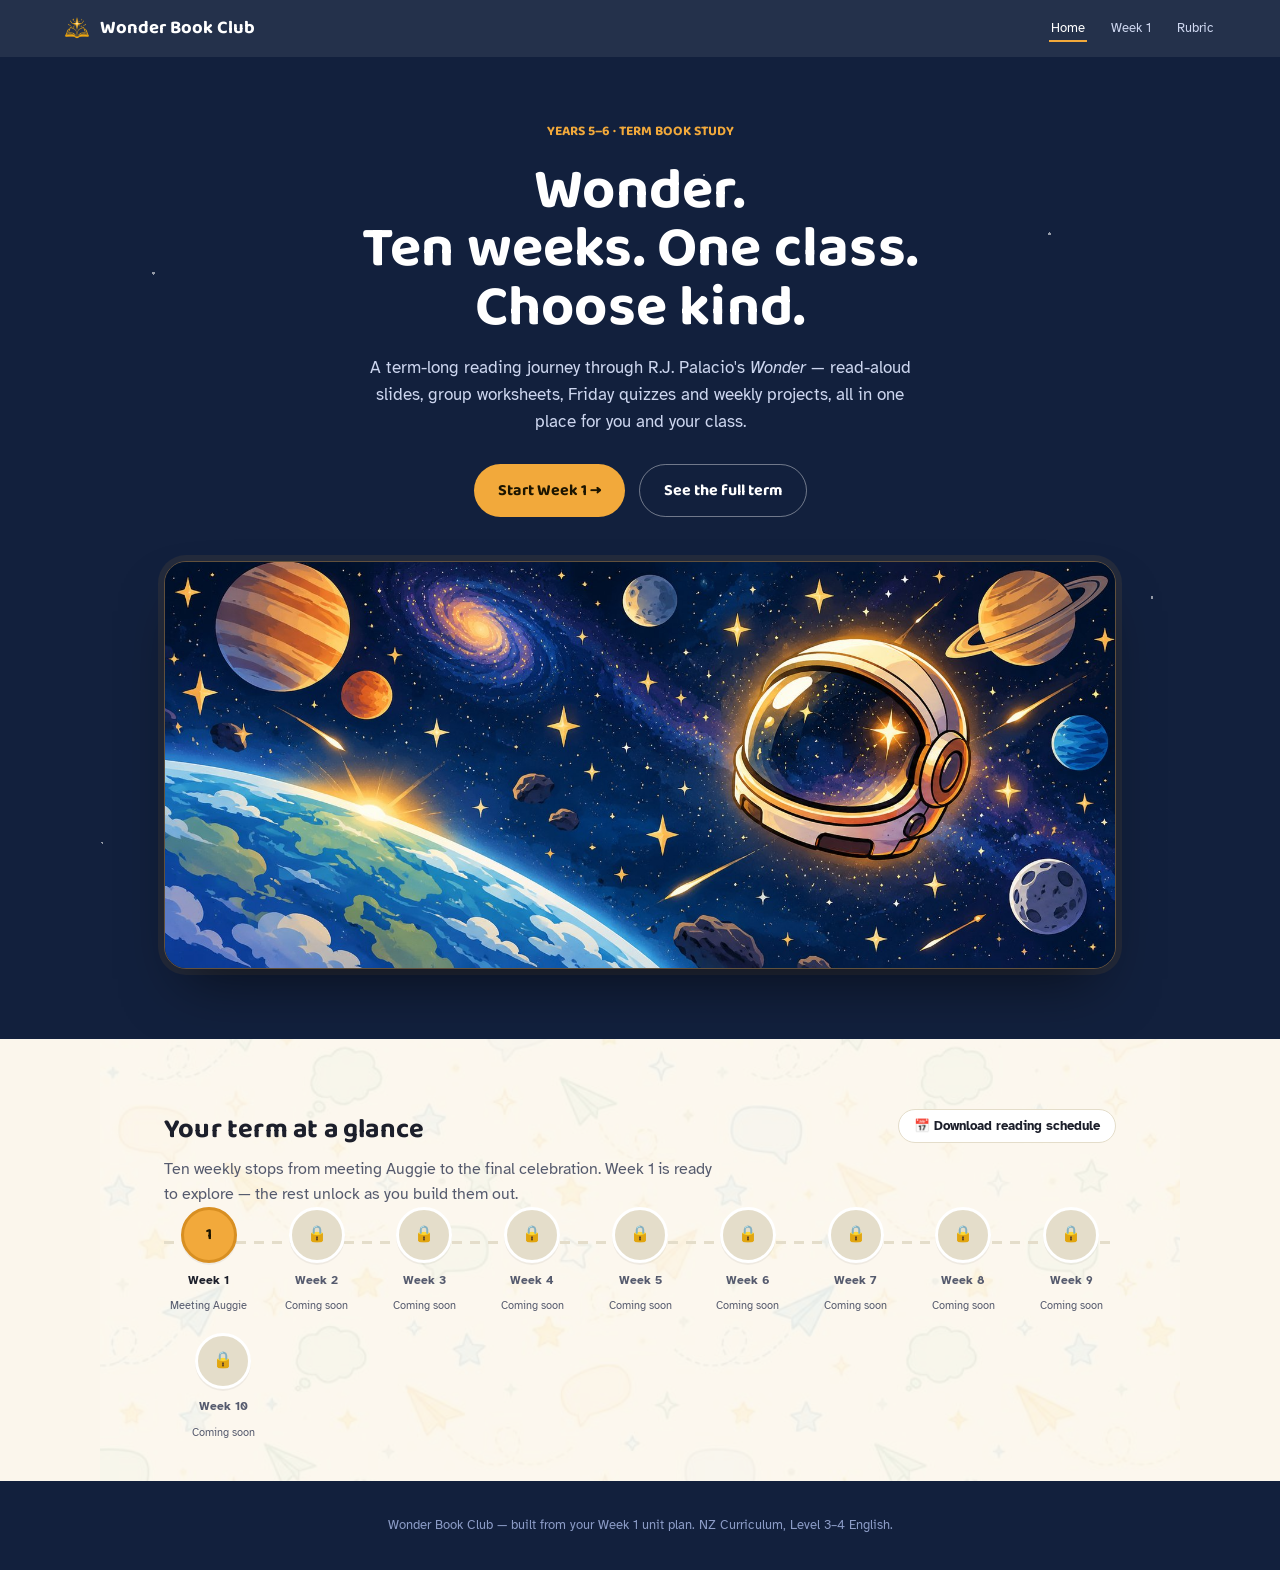
==== index.html @ ee75f10d "Rename wonder-book-club (2).html to index.html" ====
<!DOCTYPE html>
<html lang="en">
<head>
<meta charset="UTF-8">
<meta name="viewport" content="width=device-width, initial-scale=1, viewport-fit=cover">
<title>Wonder Book Club — Week 1</title>
<link rel="preconnect" href="https://fonts.googleapis.com">
<link rel="preconnect" href="https://fonts.gstatic.com" crossorigin>
<link href="https://fonts.googleapis.com/css2?family=Baloo+2:wght@500;600;700;800&family=Atkinson+Hyperlegible:ital,wght@0,400;0,700;1,400&display=swap" rel="stylesheet">
<style>
  :root{
    --navy-deep:#12203d;
    --navy-mid:#1c2f57;
    --gold:#f2a93b;
    --gold-dark:#d88f22;
    --coral:#e8604c;
    --teal:#2e9ca6;
    --cream:#fbf6ec;
    --paper:#ffffff;
    --ink:#1c1f2b;
    --ink-soft:#565b6e;
    --line:#e4ddca;
    --radius-lg:22px;
    --radius-sm:10px;
    box-sizing:border-box;
    padding-top:env(safe-area-inset-top,0px);
    padding-bottom:env(safe-area-inset-bottom,0px);
  }
  *,*:before,*:after{box-sizing:inherit;}
  html{scroll-behavior:smooth;scroll-padding-top:env(safe-area-inset-top,0px);}
  body{
    margin:0;
    background:var(--cream);
    color:var(--ink);
    font-family:'Atkinson Hyperlegible',system-ui,sans-serif;
    line-height:1.55;
  }
  h1,h2,h3,h4,.display{font-family:'Baloo 2',system-ui,sans-serif;font-weight:700;letter-spacing:.2px;}
  img{max-width:100%;display:block;}
  button{font-family:inherit;cursor:pointer;}
  a{color:inherit;}

  /* ---------- Top Nav ---------- */
  #topnav{
    position:sticky;top:env(safe-area-inset-top,0px);z-index:50;
    display:flex;align-items:center;justify-content:space-between;
    padding:14px 5vw;background:rgba(18,32,61,.92);backdrop-filter:blur(6px);
    color:#fff;
  }
  .brand{display:flex;align-items:center;gap:10px;font-family:'Baloo 2';font-weight:700;font-size:1.15rem;}
  .brand .dot{width:10px;height:10px;border-radius:50%;background:var(--gold);box-shadow:0 0 0 4px rgba(242,169,59,.25);}
  #topnav nav{display:flex;gap:22px;font-size:.92rem;}
  #topnav nav button{background:none;border:none;color:#cdd6ef;padding:4px 2px;border-bottom:2px solid transparent;}
  #topnav nav button.active{color:#fff;border-color:var(--gold);}
  #topnav nav button:hover{color:#fff;}

  /* ---------- Hero ---------- */
  #landing{background:var(--navy-deep);color:#fff;position:relative;overflow:hidden;}
  .stars{position:absolute;inset:0;background-image:
      radial-gradient(1.5px 1.5px at 12% 22%, #fff 100%, transparent 60%),
      radial-gradient(1.5px 1.5px at 82% 18%, #fff 100%, transparent 60%),
      radial-gradient(1px 1px at 34% 62%, #fff 100%, transparent 60%),
      radial-gradient(1px 1px at 66% 78%, #fff 100%, transparent 60%),
      radial-gradient(1.5px 1.5px at 90% 55%, #fff 100%, transparent 60%),
      radial-gradient(1px 1px at 8% 80%, #fff 100%, transparent 60%),
      radial-gradient(1px 1px at 55% 12%, #fff 100%, transparent 60%),
      radial-gradient(1.5px 1.5px at 25% 90%, #fff 100%, transparent 60%);
    opacity:.55;
  }
  .hero-wrap{
    position:relative;max-width:1080px;margin:0 auto;padding:64px 5vw 0;
    text-align:center;
  }
  .eyebrow{color:var(--gold);font-size:.85rem;font-weight:700;font-family:'Baloo 2';}
  .hero-wrap h1{font-size:clamp(2.4rem,5.4vw,3.6rem);margin:.35em auto .3em;line-height:1.02;max-width:16ch;}
  .hero-wrap p.lede{color:#cdd6ef;font-size:1.08rem;max-width:52ch;margin:0 auto;}
  .hero-cta{margin-top:28px;display:flex;gap:14px;flex-wrap:wrap;justify-content:center;}
  .btn{
    display:inline-flex;align-items:center;gap:8px;padding:13px 24px;border-radius:100px;
    font-weight:700;font-family:'Baloo 2';font-size:1rem;border:none;transition:transform .15s ease;
  }
  .btn:hover{transform:translateY(-2px);}
  .btn-gold{background:var(--gold);color:#1c1500;}
  .btn-ghost{background:transparent;color:#fff;border:1.5px solid rgba(255,255,255,.4);}

  .hero-banner{
    position:relative;max-width:1080px;margin:44px auto 0;padding:0 5vw 70px;
  }
  .hero-banner img{
    width:100%;height:auto;display:block;border-radius:var(--radius-lg);
    border:1px solid rgba(242,169,59,.35);
    box-shadow:0 30px 60px -20px rgba(0,0,0,.55), 0 0 0 6px rgba(242,169,59,.08);
  }

  /* ---------- Roadmap ---------- */
  #roadmap{max-width:1080px;margin:0 auto;padding:70px 5vw 40px;}
  #roadmap h2{font-size:1.7rem;margin:0 0 6px;}
  #roadmap .sub{color:var(--ink-soft);margin:0 0 34px;max-width:56ch;}
  .trail{position:relative;display:flex;flex-wrap:wrap;gap:18px;}
  .trail:before{
    content:"";position:absolute;left:0;right:0;top:34px;height:3px;
    background:repeating-linear-gradient(90deg,var(--line) 0 10px, transparent 10px 18px);
    z-index:0;
  }
  .stop{
    position:relative;z-index:1;flex:1 1 88px;min-width:88px;max-width:118px;
    display:flex;flex-direction:column;align-items:center;gap:8px;text-align:center;
  }
  .stop .node{
    width:56px;height:56px;border-radius:50%;display:flex;align-items:center;justify-content:center;
    font-family:'Baloo 2';font-weight:700;font-size:1rem;border:3px solid var(--paper);
    background:var(--line);color:#8a8468;box-shadow:0 2px 0 rgba(0,0,0,.05);
  }
  .stop.unlocked .node{background:var(--gold);color:#1c1500;border-color:var(--gold-dark);cursor:pointer;}
  .stop.unlocked .node:hover{transform:scale(1.06);}
  .stop .label{font-size:.78rem;color:var(--ink-soft);font-weight:700;}
  .stop.unlocked .label{color:var(--ink);}
  .stop .theme{font-size:.68rem;color:var(--ink-soft);max-width:14ch;}

  /* ---------- Week Section ---------- */
  #week1{display:none;background:var(--cream);}
  #week1.show{display:block;}
  .week-head{background:var(--navy-mid);color:#fff;padding:44px 5vw 30px;}
  .week-head .inner{max-width:980px;margin:0 auto;}
  .week-head .eyebrow{color:var(--gold);}
  .week-head h2{font-size:2.1rem;margin:.2em 0 .5em;}
  .li-box{
    display:grid;grid-template-columns:1fr 1fr;gap:16px;background:rgba(255,255,255,.06);
    border:1px solid rgba(255,255,255,.14);border-radius:var(--radius-sm);padding:16px 18px;font-size:.92rem;color:#dbe2f5;
  }
  @media (max-width:700px){.li-box{grid-template-columns:1fr;}}
  .li-box b{color:#fff;font-family:'Baloo 2';display:block;margin-bottom:4px;font-size:.82rem;letter-spacing:.3px;}

  .day-tabs{
    max-width:980px;margin:0 auto;display:flex;gap:10px;padding:22px 5vw 0;flex-wrap:wrap;
  }
  .day-tab{
    flex:1 1 140px;background:var(--paper);border:2px solid var(--line);border-radius:var(--radius-sm);
    padding:12px 14px;text-align:left;display:flex;align-items:center;gap:10px;
  }
  .day-tab .ic{font-size:1.3rem;}
  .day-tab .t{font-family:'Baloo 2';font-weight:700;font-size:.95rem;}
  .day-tab .m{font-size:.72rem;color:var(--ink-soft);}
  .day-tab.active{border-color:var(--gold-dark);background:#fffaf0;}
  .day-tab[data-mode="teach"].active{border-color:var(--gold-dark);}
  .day-tab[data-mode="group"].active{border-color:var(--teal);}
  .day-tab[data-mode="quiz"].active{border-color:var(--coral);}

  .day-panel{max-width:980px;margin:0 auto;padding:28px 5vw 90px;}

  /* Slideshow (Mon/Wed) */
  .slideshow{
    background:var(--navy-deep);color:#fff;border-radius:var(--radius-lg);
    min-height:420px;display:flex;flex-direction:column;justify-content:space-between;overflow:hidden;
    position:relative;
  }
  .slide{padding:46px 6vw;display:none;flex-direction:column;gap:16px;justify-content:center;min-height:340px;}
  .slide.active{display:flex;}
  .slide .kicker{color:var(--gold);font-family:'Baloo 2';font-size:.85rem;font-weight:700;}
  .slide h3{font-size:clamp(1.3rem,3vw,1.9rem);margin:0;line-height:1.25;}
  .slide p{color:#dbe2f5;font-size:1.02rem;max-width:64ch;}
  .slide ul{color:#dbe2f5;padding-left:22px;}
  .slide ul li{margin-bottom:10px;}
  .page-range{display:inline-block;background:rgba(242,169,59,.16);color:var(--gold);border:1px solid rgba(242,169,59,.4);
    padding:5px 12px;border-radius:100px;font-size:.8rem;font-weight:700;width:fit-content;}
  .slide-nav{display:flex;align-items:center;justify-content:space-between;padding:14px 5vw;background:rgba(0,0,0,.2);}
  .slide-nav button{background:rgba(255,255,255,.1);border:1px solid rgba(255,255,255,.2);color:#fff;padding:9px 18px;border-radius:100px;font-weight:700;font-family:'Baloo 2';}
  .slide-nav button:disabled{opacity:.3;cursor:default;}
  .dots{display:flex;gap:7px;}
  .dots span{width:7px;height:7px;border-radius:50%;background:rgba(255,255,255,.25);}
  .dots span.on{background:var(--gold);}

  /* Worksheet (Tue/Thu) */
  .worksheet-toggle{display:flex;gap:8px;margin-bottom:18px;}
  .worksheet-toggle button{
    padding:8px 16px;border-radius:100px;border:2px solid var(--line);background:var(--paper);font-weight:700;font-size:.85rem;
  }
  .worksheet-toggle button.active{background:var(--teal);border-color:var(--teal);color:#fff;}
  .card{background:var(--paper);border:1px solid var(--line);border-radius:var(--radius-lg);padding:28px 6vw 32px;}
  .card h4{font-family:'Baloo 2';font-size:.82rem;letter-spacing:.3px;color:var(--teal);margin:0 0 10px;}
  .card h4.gold{color:var(--gold-dark);}
  .card h4.coral{color:var(--coral);}
  .q-block{margin-bottom:22px;}
  .q-block p.q{font-weight:700;margin:0 0 8px;}
  .q-block textarea{
    width:100%;min-height:70px;border:1.5px solid var(--line);border-radius:var(--radius-sm);padding:10px 12px;
    font-family:inherit;font-size:.95rem;resize:vertical;background:#fffdf8;
  }
  .q-block textarea:focus{outline:2px solid var(--teal);outline-offset:1px;}
  .save-note{font-size:.78rem;color:var(--ink-soft);margin-top:6px;}
  .turn-tracker{display:flex;gap:8px;align-items:center;margin:18px 0 26px;flex-wrap:wrap;}
  .turn-tracker .name{padding:7px 13px;border-radius:100px;background:#f1ece0;font-size:.82rem;font-weight:700;}
  .turn-tracker .name.on{background:var(--teal);color:#fff;}

  .printable{display:none;}
  .printable.active{display:block;}
  .printable .sheet{background:#fff;border:1px solid #ccc;padding:24px 26px;font-size:.86rem;page-break-inside:avoid;break-inside:avoid;}
  .printable .sheet h3{margin-top:0;}
  .printable .sheet .line{border-bottom:1px solid #999;height:18px;margin:4px 0 9px;}
  .page-break{page-break-before:always;break-before:page;display:block;}
  .qprint{page-break-inside:avoid;break-inside:avoid;margin-bottom:8px;}
  @page{margin:14mm;}

  /* Quiz (Fri) */
  .quiz-topbar{display:flex;justify-content:space-between;align-items:center;flex-wrap:wrap;gap:12px;margin-bottom:20px;}
  .toggle-pill{display:inline-flex;align-items:center;gap:8px;background:var(--paper);border:1.5px solid var(--line);border-radius:100px;padding:6px 14px;font-size:.82rem;font-weight:700;}
  .toggle-pill input{accent-color:var(--coral);}
  .qcard{background:var(--paper);border:1px solid var(--line);border-radius:var(--radius-sm);padding:20px 22px;margin-bottom:14px;}
  .qcard .qn{font-size:.72rem;color:var(--coral);font-weight:700;font-family:'Baloo 2';margin-bottom:4px;}
  .qcard p.qtext{font-weight:700;margin:0 0 12px;}
  .opts label{display:flex;gap:10px;align-items:flex-start;padding:8px 10px;border-radius:8px;margin-bottom:6px;border:1.5px solid var(--line);cursor:pointer;font-size:.92rem;}
  .opts label:hover{border-color:var(--coral);}
  .opts input{margin-top:3px;accent-color:var(--coral);}
  .qcard.correct{border-color:#3fa15e;background:#f2fbf3;}
  .qcard.incorrect{border-color:var(--coral);background:#fdf2f0;}
  .feedback{font-size:.85rem;margin-top:8px;padding:8px 10px;border-radius:8px;background:#f6f4ec;display:none;}
  .feedback.show{display:block;}
  .short-answer textarea{width:100%;min-height:60px;border:1.5px solid var(--line);border-radius:8px;padding:9px 11px;font-family:inherit;}
  .reveal-btn{margin-top:8px;font-size:.78rem;background:none;border:none;color:var(--teal);font-weight:700;text-decoration:underline;padding:0;}
  .model-answer{display:none;background:#eef7f8;border-left:3px solid var(--teal);padding:8px 12px;font-size:.85rem;margin-top:8px;border-radius:0 6px 6px 0;}
  .model-answer.show{display:block;}
  .quiz-score{background:var(--navy-deep);color:#fff;border-radius:var(--radius-lg);padding:26px 6vw;text-align:center;margin-top:20px;}
  .quiz-score .num{font-family:'Baloo 2';font-size:2.4rem;color:var(--gold);}
  .submit-quiz{background:var(--coral);color:#fff;border:none;padding:13px 26px;border-radius:100px;font-weight:700;font-family:'Baloo 2';font-size:1rem;}

  /* Projects */
  .proj-grid{display:grid;grid-template-columns:repeat(auto-fit,minmax(200px,1fr));gap:14px;}
  .proj-card{background:var(--paper);border:1px solid var(--line);border-radius:var(--radius-sm);padding:18px;}
  .proj-card .ic{font-size:1.6rem;}
  .proj-card h5{font-family:'Baloo 2';margin:8px 0 4px;font-size:.98rem;}
  .proj-card p{font-size:.85rem;color:var(--ink-soft);margin:0 0 10px;}
  .proj-card label{display:flex;gap:8px;align-items:center;font-size:.8rem;font-weight:700;color:var(--ink-soft);}
  .proj-card input{accent-color:var(--gold-dark);}

  footer{background:var(--navy-deep);color:#8b9bc6;text-align:center;padding:34px 5vw;font-size:.82rem;}

  /* ---------- Logo & pattern ---------- */
  .brand img.logo-mark{width:26px;height:26px;object-fit:contain;}
  .pattern-bg{position:absolute;inset:0;overflow:hidden;pointer-events:none;z-index:0;}
  .pattern-bg img{width:100%;height:100%;object-fit:cover;opacity:.22;}
  #roadmap{position:relative;}
  #roadmap > *:not(.pattern-bg){position:relative;z-index:1;}

  /* ---------- Teacher toolbar ---------- */
  .teacher-toolbar{
    max-width:980px;margin:16px auto 0;padding:0 5vw;display:flex;gap:10px;flex-wrap:wrap;justify-content:flex-end;
  }
  .teacher-btn{
    display:inline-flex;align-items:center;gap:7px;background:var(--paper);border:1.5px solid var(--line);
    padding:8px 15px;border-radius:100px;font-size:.8rem;font-weight:700;color:var(--ink);
  }
  .teacher-btn:hover{border-color:var(--gold-dark);}
  .teacher-btn.pack{background:var(--navy-deep);color:#fff;border-color:var(--navy-deep);}

  /* Lesson-plan / week-pack printable sheets */
  .sheet .lp-head{border-bottom:2px solid #333;padding-bottom:6px;margin-bottom:10px;}
  .sheet .lp-head .tag{display:inline-block;background:#eee;border:1px solid #999;border-radius:4px;padding:2px 8px;font-size:.68rem;font-weight:700;margin-right:6px;}
  .sheet .lp-grid{display:grid;grid-template-columns:1fr 1fr;gap:8px 20px;margin-bottom:9px;font-size:.82rem;}
  .sheet .lp-grid div b{display:block;font-size:.66rem;text-transform:uppercase;letter-spacing:.4px;color:#555;margin-bottom:1px;}
  .sheet .nzc-box{background:#f4f4f0;border:1px solid #ccc;border-radius:6px;padding:8px 12px;font-size:.7rem;line-height:1.4;margin-bottom:10px;}
  .sheet .rubric-flag{background:#fdf3e0;border-left:3px solid var(--gold-dark);padding:6px 10px;font-size:.74rem;margin-top:8px;}
  .sheet .timing-row{display:flex;gap:8px;flex-wrap:wrap;margin-bottom:10px;}
  .sheet .timing-row span{background:#eee;border-radius:100px;padding:4px 10px;font-size:.72rem;font-weight:700;}
  .sheet h4.sec{font-size:.8rem;text-transform:uppercase;letter-spacing:.4px;color:#444;border-bottom:1px solid #ccc;padding-bottom:3px;margin:12px 0 6px;}

  /* ---------- Rubric page ---------- */
  #rubric{display:none;background:var(--cream);}
  #rubric.show{display:block;}
  .rubric-head{background:var(--navy-mid);color:#fff;padding:44px 5vw 30px;}
  .rubric-head .inner{max-width:980px;margin:0 auto;}
  .rubric-head p{color:#cdd6ef;max-width:64ch;}
  .rubric-wrap{max-width:980px;margin:0 auto;padding:30px 5vw 90px;}
  .rubric-actions{display:flex;justify-content:flex-end;margin-bottom:16px;}
  table.rubric-table{width:100%;border-collapse:collapse;background:var(--paper);border-radius:var(--radius-sm);overflow:hidden;font-size:.86rem;}
  table.rubric-table th{background:var(--navy-deep);color:#fff;padding:10px 8px;font-family:'Baloo 2';font-size:.78rem;text-align:left;}
  table.rubric-table th.lvl{text-align:center;}
  table.rubric-table td{border-top:1px solid var(--line);padding:10px 8px;vertical-align:top;}
  table.rubric-table td.crit b{display:block;font-family:'Baloo 2';font-size:.82rem;color:var(--ink);}
  table.rubric-table td.crit .strand{font-size:.68rem;color:var(--teal);font-weight:700;text-transform:uppercase;}
  table.rubric-table td.crit .ev{font-size:.75rem;color:var(--ink-soft);margin-top:2px;}
  table.rubric-table td.lvl{text-align:center;cursor:pointer;width:15%;}
  .lvl-cell{display:inline-flex;align-items:center;justify-content:center;width:34px;height:34px;border-radius:50%;border:2px solid var(--line);font-size:.7rem;font-weight:700;color:var(--ink-soft);}
  td.lvl.selected .lvl-cell{background:var(--gold);border-color:var(--gold-dark);color:#1c1500;}
  .rubric-note{font-size:.8rem;color:var(--ink-soft);margin-top:14px;}

  @media print{
    #topnav,#landing,#roadmap,.day-tabs,.week-head,.worksheet-toggle,footer,
    .teacher-toolbar,.rubric-head,.rubric-wrap,#rubric{display:none !important;}
    .printable{display:none !important;}
    .printable.active{display:block !important;}
    body{background:#fff;}
  }
</style>
</head>
<body>

<nav id="topnav">
  <div class="brand"><img class="logo-mark" src="[data-uri]" alt=""> Wonder Book Club</div>
  <nav>
    <button class="active" data-nav="landing">Home</button>
    <button data-nav="week1">Week 1</button>
    <button data-nav="rubric">Rubric</button>
  </nav>
</nav>

<!-- ================= LANDING ================= -->
<section id="landing">
  <div class="stars"></div>
  <div class="hero-wrap">
    <div class="eyebrow">YEARS 5–6 · TERM BOOK STUDY</div>
    <h1>Wonder.<br>Ten weeks. One class.<br>Choose kind.</h1>
    <p class="lede">A term-long reading journey through R.J. Palacio's <em>Wonder</em> — read-aloud slides, group worksheets, Friday quizzes and weekly projects, all in one place for you and your class.</p>
    <div class="hero-cta">
      <button class="btn btn-gold" onclick="goTo('week1')">Start Week 1 →</button>
      <button class="btn btn-ghost" onclick="document.getElementById('roadmap').scrollIntoView()">See the full term</button>
    </div>
  </div>
  <div class="hero-banner">
    <img src="[data-uri]" alt="Illustrated night sky with planets, a galaxy, and a glowing astronaut helmet floating above Earth">
  </div>
</section>

<!-- ================= ROADMAP ================= -->
<section id="roadmap">
  <div class="pattern-bg"><img src="[data-uri]" alt=""></div>
  <div style="display:flex;justify-content:space-between;align-items:flex-start;flex-wrap:wrap;gap:14px;">
    <div>
      <h2 style="margin-bottom:6px;">Your term at a glance</h2>
      <p class="sub" style="margin-bottom:0;">Ten weekly stops from meeting Auggie to the final celebration. Week 1 is ready to explore — the rest unlock as you build them out.</p>
    </div>
    <button class="teacher-btn" id="downloadScheduleBtn">📅 Download reading schedule</button>
  </div>
  <div class="trail" id="trail"></div>
</section>

<!-- ================= WEEK 1 ================= -->
<section id="week1">
  <div class="week-head">
    <div class="inner">
      <div class="eyebrow">WEEK 1 · MEETING AUGGIE</div>
      <h2>Meeting Auggie</h2>
      <div class="li-box">
        <div><b>Learning Intention</b><span id="liText"></span></div>
        <div><b>Success Criteria</b><span id="scText"></span></div>
      </div>
    </div>
  </div>

  <div class="teacher-toolbar">
    <button class="teacher-btn" id="printLessonBtn">🖨 Print today's lesson plan</button>
    <button class="teacher-btn pack" id="printPackBtn">📦 Print Week Pack (all-in-one)</button>
  </div>

  <div class="day-tabs" id="dayTabs"></div>
  <div class="day-panel" id="dayPanel"></div>
</section>

<!-- ================= RUBRIC ================= -->
<section id="rubric">
  <div class="rubric-head">
    <div class="inner">
      <div class="eyebrow">TERM-LONG TRACKING</div>
      <h2 style="font-size:2.1rem;margin:.2em 0 .4em;">Reading Progress Rubric</h2>
      <p>Ten criteria drawn from the NZC alignment (Section 2) that this whole <em>Wonder</em> unit builds evidence for. Click a level to mark where the class — or an individual student, on a printed copy — is at right now. Each day's lesson plan tells you which of these to watch for.</p>
    </div>
  </div>
  <div class="rubric-wrap">
    <div class="rubric-actions">
      <button class="teacher-btn pack" id="printRubricBtn">🖨 Print blank rubric (per student)</button>
    </div>
    <div id="rubricTableWrap"></div>
    <p class="rubric-note">✓ On-screen selections save automatically in this browser as a quick class reference. For individual student tracking, print a blank copy per student below and mark it by hand.</p>
  </div>
</section>

<div id="printStage" class="printable"></div>

<footer>Wonder Book Club — built from your Week 1 unit plan. NZ Curriculum, Level 3–4 English.</footer>

<script>
/* ============ DATA ============ */
const weeks = [
  {n:1,title:"Meeting Auggie",theme:"First day",unlocked:true},
  {n:2,title:"Choose Kind",theme:"Precepts",unlocked:false},
  {n:3,title:"Halloween",theme:"New voices",unlocked:false},
  {n:4,title:"Via's World",theme:"The Plague",unlocked:false},
  {n:5,title:"Jack's Choice",theme:"Loyalty",unlocked:false},
  {n:6,title:"Switching Tables",theme:"The play",unlocked:false},
  {n:7,title:"Growing Up",theme:"Via's secret",unlocked:false},
  {n:8,title:"Miranda's Secret",theme:"The retreat",unlocked:false},
  {n:9,title:"The Ending",theme:"Awards Day",unlocked:false},
  {n:10,title:"Celebration",theme:"Final project",unlocked:false},
];

const week1 = {
  learningIntention:"We can identify how a character's perspective shapes how a story is told, and infer a character's feelings from what they say and don't say.",
  successCriteria:"I can describe August's feelings about starting school and give evidence from the text; I can make a prediction based on clues in the story.",
  mon:{
    mode:"teach", label:"Monday", icon:"📖", modeLabel:"Teacher read",
    range:"Ordinary → Christopher's House",
    leadIn:["If a genie granted you one wish, what would it be — and why?","Do you think everyone's answer would be different?"],
    comprehension:[
      "Why does August say he's \u201cnot an ordinary kid\u201d but also feels ordinary inside?",
      "What does this tell us about the difference between how people see us and how we see ourselves?",
      "Why do you think August avoids describing exactly what he looks like?"
    ],
    goAway:"Write 3 sentences about something people might misjudge about you before they get to know you.",
    rubric:["R1","R3","R8"],
    rubricNote:"Listen for R1 (inferring August's feelings with evidence) and R8 (predicting/reasoning) during the comprehension discussion."
  },
  tue:{
    mode:"group", label:"Tuesday", icon:"👥", modeLabel:"Group read",
    range:"Driving → Nice Mrs. Garcia",
    leadIn:["How would you feel meeting a brand-new school and brand-new people for the very first time, aged 10?"],
    comprehension:[
      "Why is August's mum being so protective before the school tour?",
      "What clues tell us Mr. Tushman is trying to make August feel comfortable?"
    ],
    goAway:"Describe one adult in your life who makes you feel safe when you're nervous, and how they do it.",
    rubric:["R4","R7","R9"],
    rubricNote:"Tick off R7 (turn-taking, listening) as groups read together, and R4/R9 from their written answers."
  },
  wed:{
    mode:"teach", label:"Wednesday", icon:"📖", modeLabel:"Teacher read",
    range:"Jack Will, Julian, and Charlotte → The Deal",
    leadIn:["If you had to show a new student around your school, what three things would you point out first?"],
    comprehension:[
      "What is \u201cthe deal\u201d Mr. Tushman makes, and why might that be a smart plan — or an unfair one?",
      "Compare Jack, Julian, and Charlotte's first reactions to August — what's different about each?"
    ],
    goAway:"Predict which of the three kids will become August's real friend. Give one clue from the text to back up your guess.",
    rubric:["R1","R2","R8"],
    rubricNote:"R2 shows well here — comparing how three different characters react gives a clear window into structure/perspective. Watch for R1 and R8 in predictions."
  },
  thu:{
    mode:"group", label:"Thursday", icon:"👥", modeLabel:"Group read",
    range:"Home → Locks",
    leadIn:["Think of your own first day at a new place (school, club, team). What worried you most?"],
    comprehension:[
      "Why might August feel both excited and terrified on the night before school?",
      "What does the \u201ccombination lock\u201d scene reveal about how nervous he is?"
    ],
    goAway:"Write a short diary entry as August, the night before his first day.",
    rubric:["R4","R5","R7"],
    rubricNote:"The diary entry is a strong R5 checkpoint — look for students writing convincingly in August's voice."
  },
  fri:{
    mode:"quiz", label:"Friday", icon:"📝", modeLabel:"Quiz day",
    rubric:["R2","R6","R10"],
    rubricNote:"Quiz results are your best R6 evidence. Use today to update all of this week's rubric criteria (R1–R10) based on the week's work."
  }
};

const projects = [
  {icon:"🖼️", title:"Poster", desc:"Design a \u201cWelcome to Beecher Prep\u201d poster from Mr. Tushman's office, including at least 3 things a new student should know."},
  {icon:"💬", title:"Comic strip", desc:"6-panel comic showing August's morning routine before his first day of school."},
  {icon:"🎭", title:"Drama scene", desc:"Act out the car ride to school (Driving) in groups of 3 — August, Mum, Dad — showing the mixed emotions."},
  {icon:"📓", title:"Journal reflection", desc:"Write a letter from August to his future self, to be read on his last day of Year 5."}
];

const quiz1 = [
  {type:"mc", q:"What does August say makes him \u201cordinary\u201d?", opts:["He does ordinary kid things: eats ice cream, rides his bike, plays video games","He has an ordinary looking face","He goes to an ordinary school","He has an ordinary house"], correct:0},
  {type:"mc", q:"How many surgeries has August had by the story's start?", opts:["15","27","32","9"], correct:1},
  {type:"mc", q:"Why has August never been to a real school before?", opts:["His family couldn't afford school","There was no school near his house","His surgeries and his parents' choice to homeschool him","He was too advanced academically"], correct:2},
  {type:"mc", q:"Who is Christopher?", opts:["August's cousin","August's neighbour","August's teacher","August's childhood best friend, who moved away"], correct:3},
  {type:"mc", q:"What game did August and Christopher love playing together?", opts:["Chess","Star Wars, with action figures/lightsabers","Basketball","Board games only"], correct:1},
  {type:"mc", q:"What school is August about to start at?", opts:["Beecher Prep","Elm Street Elementary","Riverside School","Wonder Academy"], correct:0},
  {type:"short", q:"What joke does August's dad make before the school visit?", model:"About Mr. Tushman's funny surname over the loudspeaker."},
  {type:"mc", q:"Who works the front desk and everyone calls \u201cMrs. G\u201d?", opts:["Mrs. Garcia","Mrs. Tushman","Mrs. Will","Mrs. Albans"], correct:0},
  {type:"short", q:"Name the three students Mr. Tushman picks to show August around.", model:"Jack Will, Julian, and Charlotte."},
  {type:"short", q:"What is \u201cthe deal\u201d Mr. Tushman makes with the three students?", model:"He asks them to be welcoming, show August around, and be kind to him."},
  {type:"short", q:"Which of the three seems most reluctant or awkward about meeting August?", model:"Accept reasoned answers — e.g. Julian seems standoffish."},
  {type:"short", q:"What does August worry about most on the night before school starts?", model:"Fitting in, being stared at, whether kids will be nice."},
  {type:"mc", q:"What object does August struggle with the night before school (mentioned in \u201cLocks\u201d)?", opts:["His backpack zipper","His shoelaces","His combination lock","His watch"], correct:2},
  {type:"short", q:"Inference: Why might August's parents have waited until Year 5 (age 10) to send him to school?", model:"Accept reasoned answers: enough surgeries were done, they wanted to protect him, they felt he was ready."},
  {type:"short", q:"Inference: What does it suggest about August's character that he still makes jokes with his dad despite being nervous?", model:"Accept reasoned answers: good sense of humour, resilience, close family bond."},
  {type:"mc", q:"Vocabulary: What does \u201cpetrified\u201d mean, as August uses it about starting school?", opts:["Extremely frightened","Extremely tired","Turned to stone","Very excited"], correct:0},
  {type:"mc", q:"True or False: August has an older sister named Via.", opts:["True","False"], correct:0},
  {type:"short", q:"Why do you think the author chose to start the book from August's own point of view?", model:"Accept reasoned answers: to build empathy, to show his inner ordinary self before others judge his appearance."},
  {type:"short", q:"In your own words, what is \u201cThe Deal\u201d really asking the three students to do, and why might that be hard for a Year 5 student?", model:"Open answer — mark for understanding of peer pressure and social risk."},
  {type:"short", q:"Reflection: In your own words, describe how August might be feeling as he walks into Beecher Prep for the very first time.", model:"Open answer — mark for empathy and use of textual evidence."}
];

const NZC_ALIGNMENT = {
  strands:[
    {name:"Listening, Reading, and Viewing", points:[
      "Ideas — Show understanding of ideas within, across, and beyond texts.",
      "Structure and Language — Show understanding of how texts are shaped for different purposes and audiences.",
      "Processes and Strategies — Integrate sources of information, processes, and strategies confidently to identify, form, and express ideas."
    ]},
    {name:"Speaking, Writing, and Presenting", points:[
      "Ideas — Select, form, and communicate ideas on a range of topics.",
      "Structure and Language — Show understanding of language features, using them appropriately.",
      "Processes and Strategies — Select and use processes and strategies to communicate confidently."
    ]}
  ],
  competencies:"Relating to Others, Thinking, Managing Self, Participating & Contributing",
  values:"Diversity, inclusion, empathy, respect — supporting the NZC vision of confident, connected, actively involved, lifelong learners.",
  cross:"Health & PE — Relationships and Hauora (wellbeing), especially around the \u201cChoose Kind\u201d theme."
};

const TIMING = ["5 min · Settle & lead-in","15–20 min · Reading","15 min · Comprehension/inference","5 min · Go-away reflection"];

const RUBRIC_LEVELS = ["Beginning","Developing","Achieving","Extending"];
const RUBRIC_CRITERIA = [
  {code:"R1", strand:"Listening/Reading/Viewing · Ideas", title:"Understanding ideas in the text", ev:"Identifies character feelings and ideas within, across and beyond the text, with evidence."},
  {code:"R2", strand:"Listening/Reading/Viewing · Structure & Language", title:"How the text is shaped", ev:"Notices how narration, chapter structure or multiple viewpoints shape the story."},
  {code:"R3", strand:"Listening/Reading/Viewing · Processes & Strategies", title:"Comprehension strategies", ev:"Uses prediction, inference and questioning strategies to build understanding."},
  {code:"R4", strand:"Speaking/Writing/Presenting · Ideas", title:"Communicating ideas", ev:"Selects and shares ideas clearly in written responses, discussion and reflection."},
  {code:"R5", strand:"Speaking/Writing/Presenting · Structure & Language", title:"Using language features", ev:"Uses appropriate vocabulary, voice and sentence structure (e.g. writing in character)."},
  {code:"R6", strand:"Speaking/Writing/Presenting · Processes & Strategies", title:"Communicating with confidence", ev:"Plans, drafts and presents ideas confidently, including under quiz/assessment conditions."},
  {code:"R7", strand:"Key Competency · Relating to Others", title:"Working with others", ev:"Listens, takes turns and responds respectfully during group reading and discussion."},
  {code:"R8", strand:"Key Competency · Thinking", title:"Critical & creative thinking", ev:"Asks questions, makes predictions and reasons through inference tasks."},
  {code:"R9", strand:"Key Competency · Participating & Contributing", title:"Taking part", ev:"Completes tasks, contributes to group work and engages with weekly projects."},
  {code:"R10", strand:"Values · Diversity, Inclusion, Empathy, Respect", title:"\u201cChoose Kind\u201d values", ev:"Shows empathy and makes connections to kindness/inclusion themes in discussion and writing."}
];

/* ============ NAV ============ */
function goTo(id){
  document.querySelectorAll('#topnav nav button').forEach(b=>b.classList.toggle('active', b.dataset.nav===id));
  document.getElementById('week1').classList.toggle('show', id==='week1');
  document.getElementById('rubric').classList.toggle('show', id==='rubric');
  const target = id==='landing' ? document.getElementById('landing') : document.getElementById(id);
  target.scrollIntoView({behavior:'smooth'});
}
document.querySelectorAll('#topnav nav button').forEach(b=>b.addEventListener('click',()=>goTo(b.dataset.nav)));

/* ============ ROADMAP ============ */
const trail = document.getElementById('trail');
weeks.forEach(w=>{
  const div = document.createElement('div');
  div.className = 'stop' + (w.unlocked ? ' unlocked' : '');
  div.innerHTML = `<div class="node">${w.unlocked ? w.n : '🔒'}</div>
    <div class="label">Week ${w.n}</div>
    <div class="theme">${w.unlocked ? w.title : 'Coming soon'}</div>`;
  if(w.unlocked) div.querySelector('.node').addEventListener('click',()=>goTo('week1'));
  trail.appendChild(div);
});

/* ============ DAY TABS ============ */
const dayTabs = document.getElementById('dayTabs');
const dayPanel = document.getElementById('dayPanel');
const dayOrder = ['mon','tue','wed','thu','fri'];
let currentDay = 'mon';

dayOrder.forEach(k=>{
  const d = week1[k];
  const btn = document.createElement('button');
  btn.className = 'day-tab' + (k===currentDay ? ' active':'');
  btn.dataset.mode = d.mode;
  btn.dataset.day = k;
  btn.innerHTML = `<span class="ic">${d.icon}</span><span><span class="t" style="display:block">${d.label}</span><span class="m">${d.modeLabel}</span></span>`;
  btn.addEventListener('click',()=>selectDay(k));
  dayTabs.appendChild(btn);
});

function selectDay(k){
  currentDay = k;
  document.querySelectorAll('.day-tab').forEach(b=>b.classList.toggle('active', b.dataset.day===k));
  render();
}

function render(){
  const d = week1[currentDay];
  if(d.mode==='teach') renderSlideshow(d);
  else if(d.mode==='group') renderWorksheet(d, currentDay);
  else renderQuizDay();
}

/* ============ SLIDESHOW (Mon/Wed) ============ */
function renderSlideshow(d){
  const slides = [];
  slides.push(`<div class="kicker">${d.label} · ${d.modeLabel}</div><h3>${d.range}</h3><span class="page-range">Reading range for this chunk</span>`);
  slides.push(`<div class="kicker">💡 Lead-in</div>` + d.leadIn.map(q=>`<h3>${q}</h3>`).join(''));
  slides.push(`<div class="kicker">Now reading…</div><h3>${d.range}</h3><p>Read aloud together. Encourage the class to notice how August describes himself versus how others react to him.</p><span class="page-range">⏱ 15–20 minutes</span>`);
  slides.push(`<div class="kicker">🧠 Comprehension &amp; inference</div><ul>${d.comprehension.map(q=>`<li>${q}</li>`).join('')}</ul>`);
  slides.push(`<div class="kicker">👣 Go-away reflection</div><h3>${d.goAway}</h3><p>Record this in your reading journal before you pack up.</p><span class="page-range">📊 Rubric: ${d.rubric.join(', ')} — see today's lesson plan</span>`);

  let idx = 0;
  function paint(){
    dayPanel.innerHTML = `
      <div class="slideshow">
        <div class="slide-body"></div>
        <div class="slide-nav">
          <button id="prevBtn">← Back</button>
          <div class="dots">${slides.map((_,i)=>`<span class="${i===idx?'on':''}"></span>`).join('')}</div>
          <button id="nextBtn">${idx===slides.length-1 ? 'Finish' : 'Next →'}</button>
        </div>
      </div>`;
    const body = dayPanel.querySelector('.slide-body');
    body.innerHTML = `<div class="slide active">${slides[idx]}</div>`;
    dayPanel.querySelector('#prevBtn').disabled = idx===0;
    dayPanel.querySelector('#prevBtn').onclick = ()=>{ if(idx>0){idx--; paint();} };
    dayPanel.querySelector('#nextBtn').onclick = ()=>{
      if(idx<slides.length-1){idx++; paint();}
      else { selectProjectsScroll(); }
    };
  }
  paint();
}

function selectProjectsScroll(){
  renderProjectsInline();
}

/* ============ WORKSHEET (Tue/Thu) ============ */
function renderWorksheet(d, key){
  dayPanel.innerHTML = `
    <div class="worksheet-toggle">
      <button id="onscreenBtn" class="active">🖥 On-screen</button>
      <button id="printBtn">🖨 Printable</button>
    </div>
    <div id="onscreenView"></div>
    <div id="printView" class="printable"></div>
  `;

  const names = ["Reader 1","Reader 2","Reader 3","Reader 4"];
  let turn = 0;

  const onscreen = document.getElementById('onscreenView');
  onscreen.innerHTML = `
    <div class="card">
      <h4>👥 Group read — ${d.range}</h4>
      <div class="turn-tracker" id="turnTracker">
        ${names.map((n,i)=>`<span class="name ${i===0?'on':''}" data-i="${i}">${n}</span>`).join('')}
        <button id="rotateBtn" style="margin-left:6px;background:none;border:1.5px dashed var(--line);border-radius:100px;padding:6px 12px;font-size:.78rem;">Rotate turn →</button>
      </div>
      <h4 class="gold">💡 Lead-in</h4>
      ${d.leadIn.map((q,i)=>qBlock('leadin',key,i,q)).join('')}
      <h4 class="gold">🧠 Comprehension &amp; inference</h4>
      ${d.comprehension.map((q,i)=>qBlock('comp',key,i,q)).join('')}
      <h4 class="gold">👣 Go-away reflection</h4>
      ${qBlock('goaway',key,0,d.goAway)}
      <p class="save-note">✓ Answers save automatically in this browser.</p>
      <p class="save-note">📊 Rubric checkpoint: ${d.rubric.join(', ')} — ${d.rubricNote}</p>
    </div>
  `;

  onscreen.querySelectorAll('textarea').forEach(t=>{
    const key2 = t.dataset.key;
    const saved = localStorage.getItem(key2);
    if(saved) t.value = saved;
    t.addEventListener('input', ()=> localStorage.setItem(key2, t.value));
  });

  document.getElementById('rotateBtn').onclick = ()=>{
    turn = (turn+1)%names.length;
    document.querySelectorAll('#turnTracker .name').forEach((el,i)=>el.classList.toggle('on', i===turn));
  };

  const printView = document.getElementById('printView');
  printView.innerHTML = worksheetSheetHTML(d) + `
    <div style="text-align:center;margin-top:16px;">
      <button class="btn btn-gold" style="color:#1c1500;" onclick="window.print()">Print this worksheet</button>
    </div>
  `;

  document.getElementById('onscreenBtn').onclick = ()=>{
    document.getElementById('onscreenBtn').classList.add('active');
    document.getElementById('printBtn').classList.remove('active');
    onscreen.style.display='block'; printView.classList.remove('active');
  };
  document.getElementById('printBtn').onclick = ()=>{
    document.getElementById('printBtn').classList.add('active');
    document.getElementById('onscreenBtn').classList.remove('active');
    onscreen.style.display='none'; printView.classList.add('active');
  };
}

function qBlock(section,key,i,text){
  const storageKey = `wonder_w1_${key}_${section}_${i}`;
  return `<div class="q-block">
    <p class="q">${text}</p>
    <textarea data-key="${storageKey}" placeholder="Type your answer…"></textarea>
  </div>`;
}

function worksheetSheetHTML(d){
  return `<div class="sheet">
      <h3>Week 1 · ${d.label} — ${d.range}</h3>
      <p><b>Names:</b> ______________________________________________</p>
      <p><b>💡 Lead-in</b></p>
      ${d.leadIn.map(q=>`<p>${q}</p><div class="line"></div>`).join('')}
      <p><b>🧠 Comprehension &amp; inference</b></p>
      ${d.comprehension.map(q=>`<p>${q}</p><div class="line"></div><div class="line"></div>`).join('')}
      <p><b>👣 Go-away reflection</b></p>
      <p>${d.goAway}</p>
      <div class="line"></div><div class="line"></div><div class="line"></div>
    </div>`;
}

/* ============ QUIZ (Fri) ============ */
function renderQuizDay(){
  dayPanel.innerHTML = `
    <div class="quiz-topbar">
      <h4 class="coral" style="margin:0;">📝 Friday Quiz — Week 1</h4>
      <label class="toggle-pill"><input type="checkbox" id="instantFeedback" checked> Show feedback instantly</label>
    </div>
    <p class="save-note" style="margin:-10px 0 16px;">📊 Rubric checkpoint: ${week1.fri.rubric.join(', ')} — ${week1.fri.rubricNote}</p>
    <div id="quizList"></div>
    <div style="text-align:center;margin-top:10px;">
      <button class="submit-quiz" id="submitQuiz">Submit quiz</button>
    </div>
    <div id="quizResult"></div>
  `;

  const list = document.getElementById('quizList');
  quiz1.forEach((q,i)=>{
    const card = document.createElement('div');
    card.className = 'qcard';
    card.dataset.i = i;
    if(q.type==='mc'){
      card.innerHTML = `
        <div class="qn">Question ${i+1} of ${quiz1.length}</div>
        <p class="qtext">${q.q}</p>
        <div class="opts">
          ${q.opts.map((o,oi)=>`<label><input type="radio" name="q${i}" value="${oi}"> ${o}</label>`).join('')}
        </div>
        <div class="feedback"></div>
      `;
    } else {
      card.innerHTML = `
        <div class="qn">Question ${i+1} of ${quiz1.length} · Open answer</div>
        <p class="qtext">${q.q}</p>
        <div class="short-answer"><textarea placeholder="Type your answer…"></textarea></div>
        <button class="reveal-btn" type="button">Show sample answer</button>
        <div class="model-answer">${q.model}</div>
      `;
      card.querySelector('.reveal-btn').addEventListener('click', function(){
        card.querySelector('.model-answer').classList.toggle('show');
        this.textContent = card.querySelector('.model-answer').classList.contains('show') ? 'Hide sample answer' : 'Show sample answer';
      });
    }
    list.appendChild(card);

    if(q.type==='mc'){
      card.querySelectorAll('input[type=radio]').forEach(r=>{
        r.addEventListener('change', ()=>{
          if(document.getElementById('instantFeedback').checked) markOne(card, q, parseInt(r.value));
        });
      });
    }
  });

  document.getElementById('submitQuiz').onclick = ()=>{
    let score=0, total=0;
    quiz1.forEach((q,i)=>{
      if(q.type!=='mc') return;
      total++;
      const card = list.querySelector(`.qcard[data-i="${i}"]`);
      const sel = card.querySelector('input[type=radio]:checked');
      const val = sel ? parseInt(sel.value) : -1;
      if(markOne(card,q,val)) score++;
    });
    document.getElementById('quizResult').innerHTML = `
      <div class="quiz-score">
        <div class="num">${score} / ${total}</div>
        <div>auto-marked multiple-choice score — open-answer questions are self-checked against the sample answers above</div>
      </div>`;
    document.getElementById('quizResult').scrollIntoView({behavior:'smooth', block:'center'});
  };
}

function markOne(card,q,val){
  const correct = val === q.correct;
  card.classList.remove('correct','incorrect');
  card.classList.add(correct ? 'correct' : 'incorrect');
  const fb = card.querySelector('.feedback');
  fb.classList.add('show');
  fb.textContent = correct ? '✓ Correct!' : `Not quite — correct answer: ${q.opts[q.correct]}`;
  return correct;
}

/* ============ PROJECTS (shown after slideshow / always accessible) ============ */
function renderProjectsInline(){
  const wrap = document.createElement('div');
  wrap.style.marginTop = '28px';
  wrap.innerHTML = `
    <h4 style="font-family:'Baloo 2';font-size:1.1rem;color:var(--ink);margin-bottom:10px;">🎨 This week's project menu — choose one</h4>
    <div class="proj-grid">
      ${projects.map((p,i)=>`
        <div class="proj-card">
          <div class="ic">${p.icon}</div>
          <h5>${p.title}</h5>
          <p>${p.desc}</p>
          <label><input type="checkbox" class="projChk" data-i="${i}"> Mark as chosen</label>
        </div>`).join('')}
    </div>`;
  dayPanel.appendChild(wrap);
  wrap.querySelectorAll('.projChk').forEach(c=>{
    const key = 'wonder_w1_proj_'+c.dataset.i;
    c.checked = localStorage.getItem(key)==='1';
    c.addEventListener('change', ()=>localStorage.setItem(key, c.checked?'1':'0'));
  });
}

/* ============ PRINT STAGE HELPER ============ */
function openPrint(html){
  document.querySelectorAll('.printable').forEach(p=>p.classList.remove('active'));
  const stage = document.getElementById('printStage');
  stage.innerHTML = html;
  stage.classList.add('active');
  setTimeout(()=>window.print(), 60);
}

function nzcBoxHTML(){
  return `<div class="nzc-box">
    <b>NZ Curriculum alignment — English, Level 3–4</b><br>
    ${NZC_ALIGNMENT.strands.map(s=>`<b>${s.name}:</b> ${s.points.join(' ')}`).join('<br>')}<br>
    <b>Key competencies:</b> ${NZC_ALIGNMENT.competencies}<br>
    <b>Values:</b> ${NZC_ALIGNMENT.values}<br>
    <b>Cross-curricular:</b> ${NZC_ALIGNMENT.cross}
  </div>`;
}

/* ============ DOWNLOADABLE READING SCHEDULE ============ */
function downloadReadingSchedule(){
  const dayRows = dayOrder.map(k=>{
    const d = week1[k];
    if(d.mode==='quiz'){
      return `<tr><td>${d.label}</td><td>Quiz day — no new reading</td><td>Friday Quiz covering Monday–Thursday's reading</td></tr>`;
    }
    const modeName = d.mode==='teach' ? 'Teacher reads aloud (whole class)' : 'Group reading (students take turns)';
    return `<tr><td>${d.label}</td><td>${d.range}</td><td>${modeName}</td></tr>`;
  }).join('');
  const termRows = weeks.map(w=>`<tr><td>Week ${w.n}</td><td>${w.unlocked ? w.title : 'Coming soon'}</td><td>${w.unlocked ? w.theme : '—'}</td></tr>`).join('');
  const html = `<!DOCTYPE html><html lang="en"><head><meta charset="UTF-8"><title>Wonder Book Club — Reading Schedule</title>
<style>
  body{font-family:Georgia,'Times New Roman',serif;max-width:760px;margin:36px auto;padding:0 20px;color:#1c1f2b;line-height:1.55;}
  h1{font-family:'Trebuchet MS',sans-serif;color:#12203d;margin-bottom:2px;}
  p.lede{color:#555;margin-top:0;}
  h2{font-family:'Trebuchet MS',sans-serif;color:#d88f22;border-bottom:2px solid #eee;padding-bottom:5px;margin-top:34px;}
  table{width:100%;border-collapse:collapse;margin-top:10px;}
  th,td{border:1px solid #ccc;padding:8px 10px;text-align:left;font-size:.92rem;vertical-align:top;}
  th{background:#12203d;color:#fff;}
  tr:nth-child(even) td{background:#faf8f2;}
  .note{font-size:.82rem;color:#666;margin-top:8px;}
  @media print{ body{margin:0;} }
</style></head><body>
  <h1>📖 Wonder Book Club — Reading Schedule</h1>
  <p class="lede">How much the class reads, and when, across the term.</p>
  <h2>Week 1 — Meeting Auggie (day by day)</h2>
  <table><thead><tr><th>Day</th><th>Reading range</th><th>How it's read</th></tr></thead><tbody>${dayRows}</tbody></table>
  <p class="note">Each Monday–Thursday lesson runs ~45 minutes: 5 min lead-in, 15–20 min reading, 15 min comprehension/inference, 5 min reflection. Friday is quiz day — no new reading.</p>
  <h2>Full term overview</h2>
  <table><thead><tr><th>Week</th><th>Book section covered</th><th>Theme</th></tr></thead><tbody>${termRows}</tbody></table>
  <p class="note">Downloaded from the Wonder Book Club app. Weeks 2–10 will show their own day-by-day reading ranges once those weeks are built out.</p>
</body></html>`;
  const blob = new Blob([html], {type:'text/html'});
  const url = URL.createObjectURL(blob);
  const a = document.createElement('a');
  a.href = url;
  a.download = 'Wonder-Book-Club-Reading-Schedule.html';
  document.body.appendChild(a);
  a.click();
  document.body.removeChild(a);
  setTimeout(()=>URL.revokeObjectURL(url), 2000);
}

/* ============ TEACHER LESSON PLANS ============ */
function lessonPlanSheetHTML(key){
  const d = week1[key];
  if(d.mode === 'quiz'){
    const mcCount = quiz1.filter(q=>q.type==='mc').length;
    return `<div class="sheet">
      <div class="lp-head">
        <span class="tag">WEEK 1</span><span class="tag">FRIDAY</span><span class="tag">QUIZ DAY</span>
        <h3 style="margin:8px 0 0;">Teacher Lesson Plan — Friday Quiz</h3>
      </div>
      <div class="lp-grid">
        <div><b>Learning Intention</b>${week1.learningIntention}</div>
        <div><b>Success Criteria</b>${week1.successCriteria}</div>
      </div>
      ${nzcBoxHTML()}
      <h4 class="sec">Quiz overview</h4>
      <p>20 questions covering all four reading chunks from Week 1 (${mcCount} auto-marked multiple-choice, ${quiz1.length-mcCount} open-answer/self-checked). Student copy has no answers visible; a full answer key is included in the teacher appendix when printing the Week Pack.</p>
      <h4 class="sec">Suggested timing</h4>
      <div class="timing-row"><span>5 min · Recap the week</span><span>25 min · Quiz</span><span>10 min · Review answers together</span><span>5 min · Project menu check-in</span></div>
      <div class="rubric-flag">📊 <b>Rubric checkpoint (${d.rubric.join(', ')}):</b> ${d.rubricNote}</div>
    </div>`;
  }
  const modeName = d.mode==='teach' ? 'Teacher Read' : 'Group Read';
  return `<div class="sheet">
    <div class="lp-head">
      <span class="tag">WEEK 1</span><span class="tag">${d.label.toUpperCase()}</span><span class="tag">${modeName.toUpperCase()}</span>
      <h3 style="margin:8px 0 0;">Teacher Lesson Plan — ${d.label}</h3>
      <p style="margin:4px 0 0;color:#555;">Reading range: ${d.range}</p>
    </div>
    <div class="lp-grid">
      <div><b>Learning Intention</b>${week1.learningIntention}</div>
      <div><b>Success Criteria</b>${week1.successCriteria}</div>
    </div>
    ${nzcBoxHTML()}
    <h4 class="sec">Timing breakdown (45 min lesson)</h4>
    <div class="timing-row">${TIMING.map(t=>`<span>${t}</span>`).join('')}</div>
    <h4 class="sec">💡 Lead-in questions</h4>
    <p>${d.leadIn.join(' ')}</p>
    <h4 class="sec">🧠 Comprehension &amp; inference questions</h4>
    <p>${d.comprehension.join(' ')}</p>
    <h4 class="sec">👣 Go-away reflection prompt</h4>
    <p>${d.goAway}</p>
    <div class="rubric-flag">📊 <b>Rubric checkpoint (${d.rubric.join(', ')}):</b> ${d.rubricNote} Tick off on the class or student rubric once observed.</div>
  </div>`;
}

function printLessonPlan(key){
  openPrint(lessonPlanSheetHTML(key));
}

/* ============ QUIZ & PROJECTS PRINT SHEETS ============ */
function quizPrintHTML(withAnswers){
  const items = quiz1.map((q,i)=>{
    if(q.type==='mc'){
      return `<div class="qprint"><p><b>${i+1}.</b> ${q.q}</p>
        <p style="margin:2px 0 6px 18px;">${q.opts.map((o,oi)=>`${String.fromCharCode(65+oi)}) ${o}`).join('&nbsp;&nbsp;&nbsp;')}</p>
        ${withAnswers?`<p style="margin:0 0 6px 18px;color:#1a7a34;"><b>Answer: ${String.fromCharCode(65+q.correct)}) ${q.opts[q.correct]}</b></p>`:''}</div>`;
    }
    return `<div class="qprint"><p><b>${i+1}.</b> ${q.q}</p>
      ${withAnswers?`<p style="margin:0 0 6px 18px;color:#1a7a34;"><b>Sample answer:</b> ${q.model}</p>`:`<div class="line"></div><div class="line"></div>`}</div>`;
  }).join('');
  return `<div class="sheet" style="page-break-inside:auto;">
    <h3>Week 1 · Friday Quiz ${withAnswers?'— Teacher Answer Key':'— Student Copy'}</h3>
    <p><b>Name:</b> ______________________________________________</p>
    ${items}
  </div>`;
}

function projectsPrintHTML(){
  return `<div class="sheet">
    <h3>Week 1 · Project Menu — choose one</h3>
    ${projects.map(p=>`<p><b>${p.icon} ${p.title}.</b> ${p.desc}</p>`).join('<div class="line"></div>')}
  </div>`;
}

/* ============ WEEK PACK (single print job) ============ */
function weekPackHTML(){
  let out = `<div class="sheet">
    <h3 style="font-size:1.5rem;">Wonder Book Club — Week 1 Pack</h3>
    <p>Meeting Auggie — everything you need to prep and photocopy for the week.</p>
    <p><b>Learning Intention:</b> ${week1.learningIntention}</p>
    <p><b>Success Criteria:</b> ${week1.successCriteria}</p>
    ${nzcBoxHTML()}
  </div>`;
  dayOrder.forEach(key=>{
    out += `<div class="page-break">${lessonPlanSheetHTML(key)}</div>`;
    const d = week1[key];
    if(d.mode==='group'){
      out += `<div class="page-break">${worksheetSheetHTML(d)}</div>`;
    }
  });
  out += `<div class="page-break">${projectsPrintHTML()}</div>`;
  out += `<div class="page-break">${quizPrintHTML(false)}</div>`;
  out += `<div class="page-break sheet"><h3>Teacher Appendix — Quiz Answer Key</h3></div>`;
  out += `<div class="page-break">${quizPrintHTML(true)}</div>`;
  return out;
}

/* ============ RUBRIC PAGE ============ */
function renderRubricTable(){
  const wrap = document.getElementById('rubricTableWrap');
  wrap.innerHTML = `<table class="rubric-table">
    <thead><tr>
      <th>Criterion</th>
      ${RUBRIC_LEVELS.map(l=>`<th class="lvl">${l}</th>`).join('')}
    </tr></thead>
    <tbody>
      ${RUBRIC_CRITERIA.map(c=>`
        <tr data-code="${c.code}">
          <td class="crit"><span class="strand">${c.code} · ${c.strand}</span><b>${c.title}</b><span class="ev">${c.ev}</span></td>
          ${RUBRIC_LEVELS.map((l,li)=>`<td class="lvl" data-level="${li}"><span class="lvl-cell">${li+1}</span></td>`).join('')}
        </tr>`).join('')}
    </tbody>
  </table>`;

  RUBRIC_CRITERIA.forEach(c=>{
    const saved = localStorage.getItem('wonder_rubric_'+c.code);
    if(saved!==null) markRubricCell(c.code, parseInt(saved));
  });

  wrap.querySelectorAll('td.lvl').forEach(td=>{
    td.addEventListener('click', ()=>{
      const row = td.closest('tr');
      const code = row.dataset.code;
      const level = parseInt(td.dataset.level);
      localStorage.setItem('wonder_rubric_'+code, level);
      markRubricCell(code, level);
    });
  });
}

function markRubricCell(code, level){
  const row = document.querySelector(`.rubric-table tr[data-code="${code}"]`);
  if(!row) return;
  row.querySelectorAll('td.lvl').forEach(td=>td.classList.toggle('selected', parseInt(td.dataset.level)===level));
}

function printBlankRubric(){
  const rows = RUBRIC_CRITERIA.map(c=>`
    <p style="margin-bottom:2px;"><b>${c.code} — ${c.title}</b> <span style="color:#666;font-size:.78rem;">(${c.strand})</span></p>
    <p style="margin:0 0 4px;font-size:.82rem;color:#555;">${c.ev}</p>
    <p style="margin:0 0 14px;">☐ Beginning &nbsp;&nbsp; ☐ Developing &nbsp;&nbsp; ☐ Achieving &nbsp;&nbsp; ☐ Extending</p>
  `).join('');
  const html = `<div class="sheet">
    <h3>Wonder Book Study — Reading Progress Rubric</h3>
    <p><b>Student name:</b> ______________________________________________</p>
    <p><b>Term / Class:</b> ______________________________________________</p>
    ${rows}
  </div>`;
  openPrint(html);
}

/* init */
document.getElementById('liText').textContent = week1.learningIntention;
document.getElementById('scText').textContent = week1.successCriteria;
renderRubricTable();
document.getElementById('printLessonBtn').addEventListener('click', ()=>printLessonPlan(currentDay));
document.getElementById('printPackBtn').addEventListener('click', ()=>openPrint(weekPackHTML()));
document.getElementById('printRubricBtn').addEventListener('click', printBlankRubric);
document.getElementById('downloadScheduleBtn').addEventListener('click', downloadReadingSchedule);
selectDay('mon');
</script>
</body>
</html>
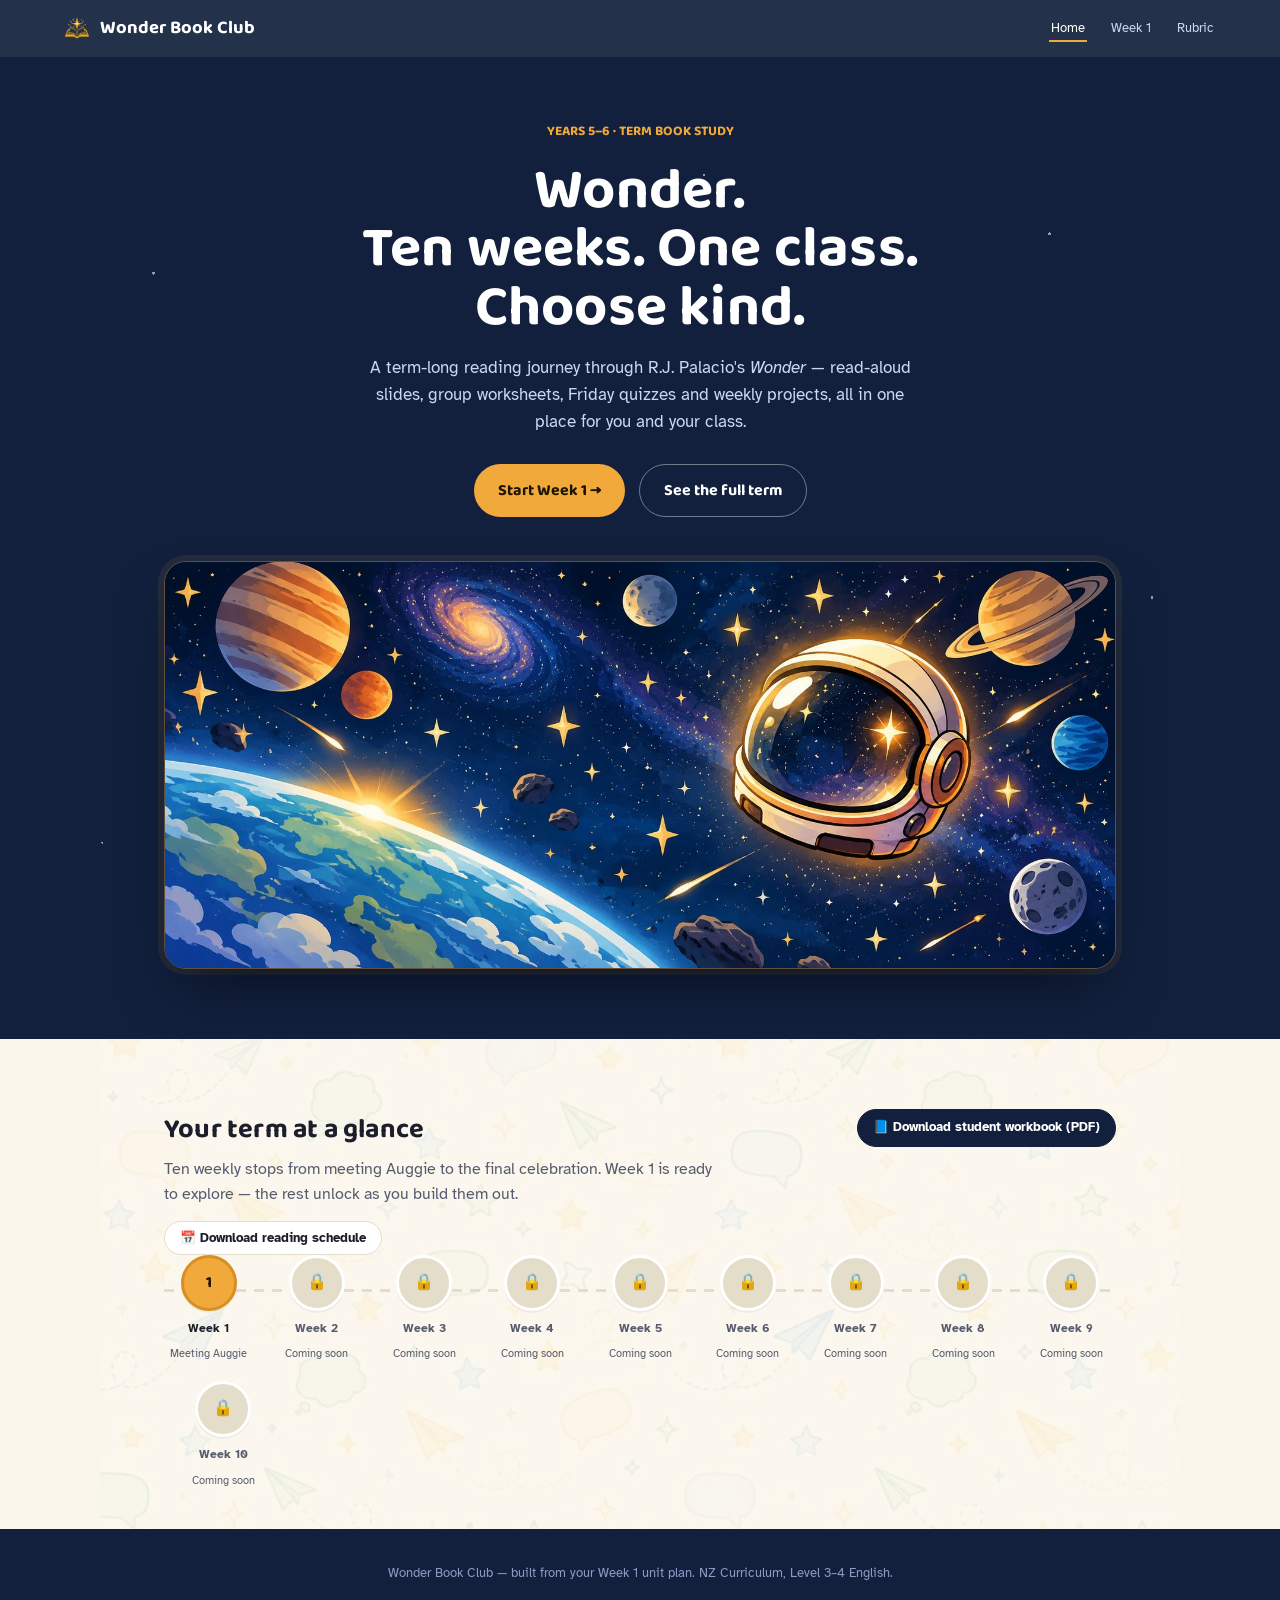
==== commit 7978f340: "Add files via upload" ====
--- a/index.html
+++ b/index.html
@@ -295,7 +295,7 @@
 <body>
 
 <nav id="topnav">
-  <div class="brand"><img class="logo-mark" src="[data-uri]" alt=""> Wonder Book Club</div>
+  <div class="brand"><img class="logo-mark" id="logoMarkImg" src="" alt=""> Wonder Book Club</div>
   <nav>
     <button class="active" data-nav="landing">Home</button>
     <button data-nav="week1">Week 1</button>
@@ -316,18 +316,19 @@
     </div>
   </div>
   <div class="hero-banner">
-    <img src="[data-uri]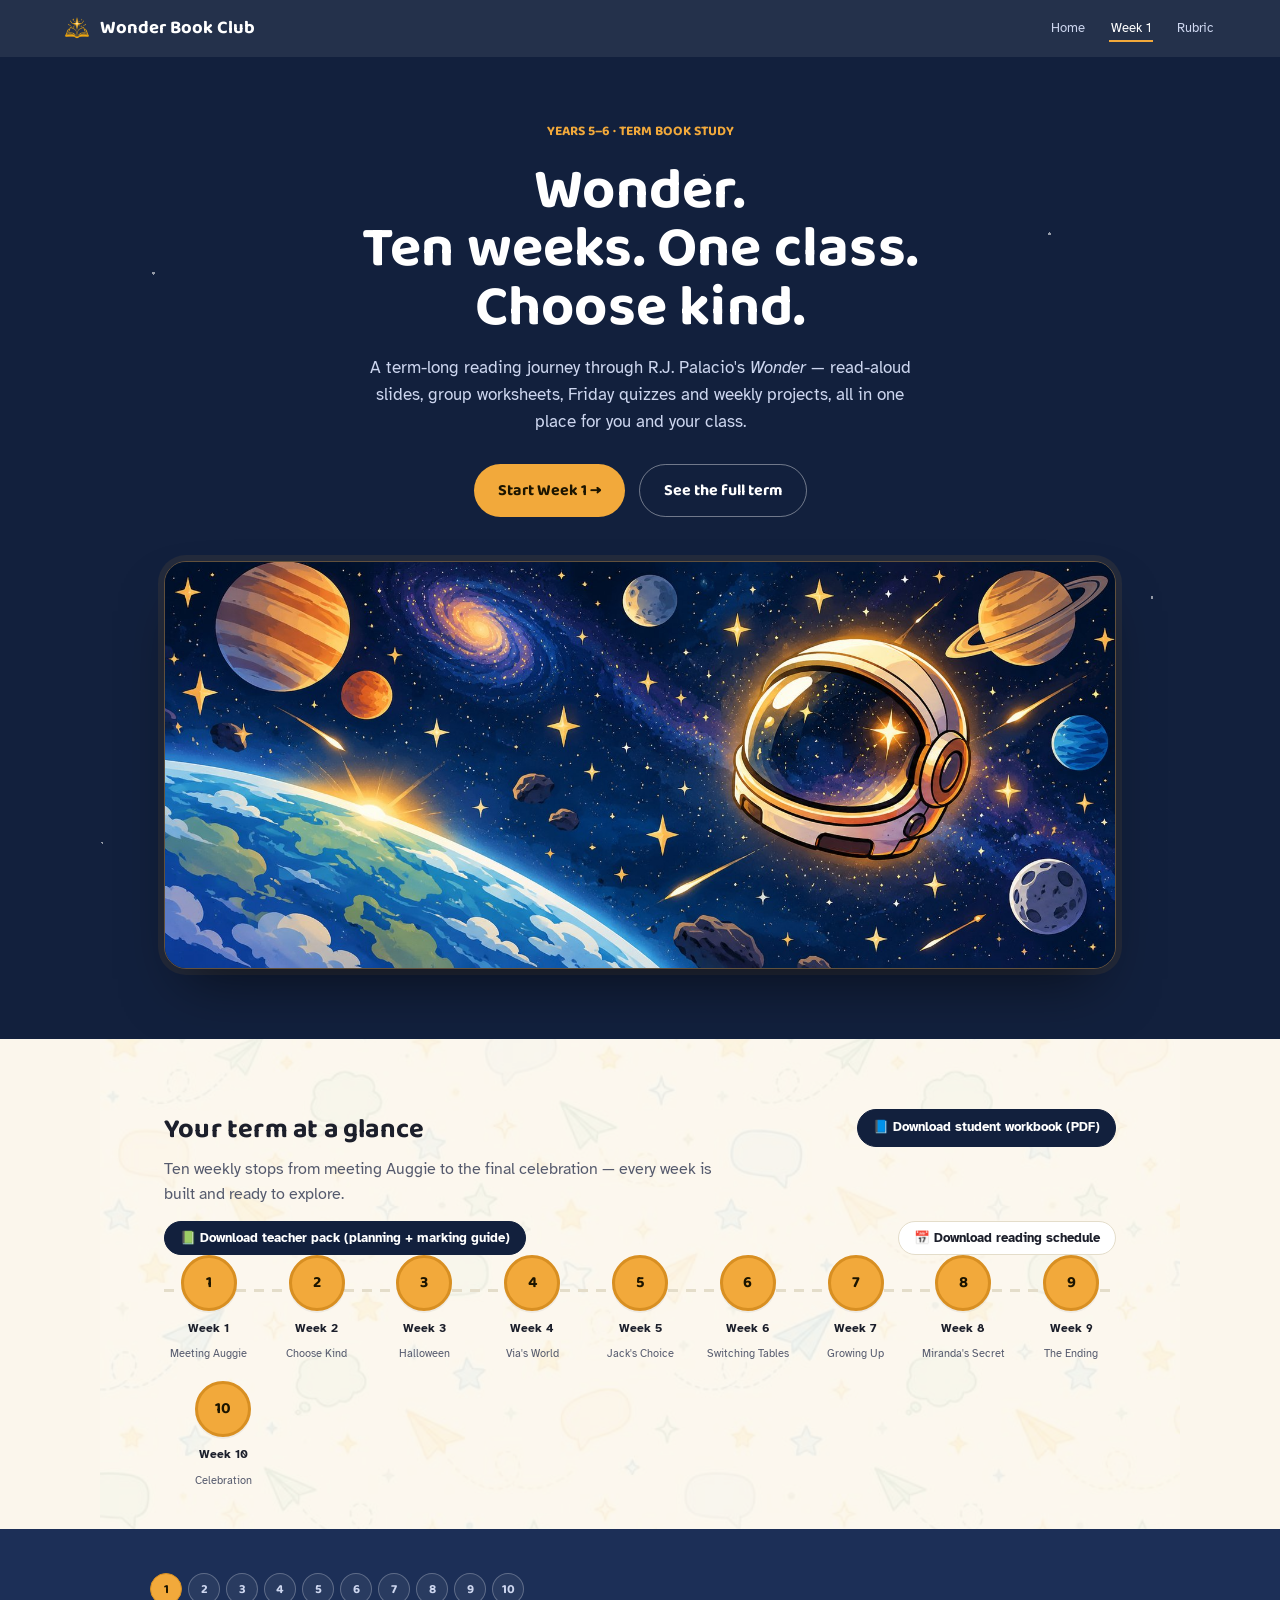
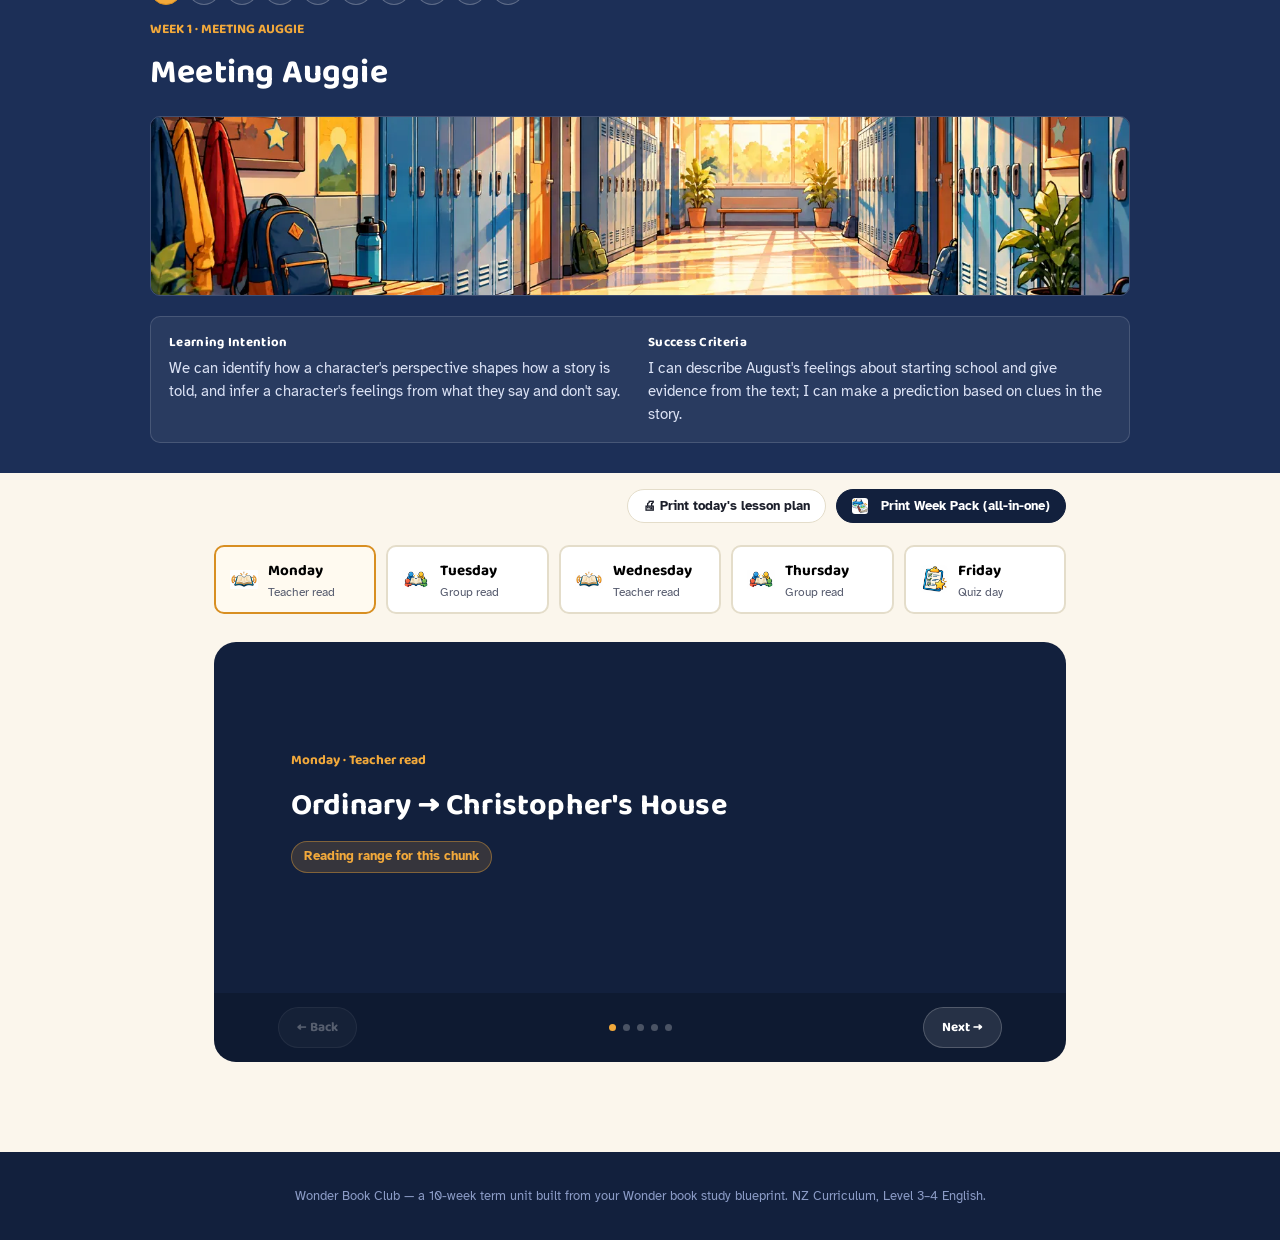
==== commit 63937c19: "Add files via upload" ====
--- a/index.html
+++ b/index.html
@@ -3,7 +3,7 @@
 <head>
 <meta charset="UTF-8">
 <meta name="viewport" content="width=device-width, initial-scale=1, viewport-fit=cover">
-<title>Wonder Book Club — Week 1</title>
+<title>Wonder Book Club</title>
 <link rel="preconnect" href="https://fonts.googleapis.com">
 <link rel="preconnect" href="https://fonts.gstatic.com" crossorigin>
 <link href="https://fonts.googleapis.com/css2?family=Baloo+2:wght@500;600;700;800&family=Atkinson+Hyperlegible:ital,wght@0,400;0,700;1,400&display=swap" rel="stylesheet">
@@ -221,6 +221,9 @@
   .model-answer.show{display:block;}
   .quiz-score{background:var(--navy-deep);color:#fff;border-radius:var(--radius-lg);padding:26px 6vw;text-align:center;margin-top:20px;}
   .quiz-score .num{font-family:'Baloo 2';font-size:2.4rem;color:var(--gold);}
+  .quiz-badge-wrap{position:relative;width:110px;height:110px;margin:0 auto 10px;}
+  .quiz-badge-img{width:100%;height:100%;object-fit:contain;}
+  .quiz-badge-pct{position:absolute;top:50%;left:50%;transform:translate(-50%,-46%);font-family:'Baloo 2';font-weight:800;font-size:1.15rem;color:#7a1a10;}
   .submit-quiz{background:var(--coral);color:#fff;border:none;padding:13px 26px;border-radius:100px;font-weight:700;font-family:'Baloo 2';font-size:1rem;}
 
   /* Projects */
@@ -233,6 +236,44 @@
   .proj-card input{accent-color:var(--gold-dark);}
 
   footer{background:var(--navy-deep);color:#8b9bc6;text-align:center;padding:34px 5vw;font-size:.82rem;}
+
+  /* ---------- Week switcher / banner ---------- */
+  .week-switcher{display:flex;gap:6px;flex-wrap:wrap;margin-bottom:14px;}
+  .week-switcher button{
+    width:32px;height:32px;border-radius:50%;border:1.5px solid rgba(255,255,255,.25);background:rgba(255,255,255,.06);
+    color:#cdd6ef;font-family:'Baloo 2';font-weight:700;font-size:.8rem;padding:0;
+  }
+  .week-switcher button.active{background:var(--gold);color:#1c1500;border-color:var(--gold-dark);}
+  .week-switcher button:hover{border-color:var(--gold);}
+  .week-banner{margin:10px 0 20px;border-radius:var(--radius-sm);overflow:hidden;border:1px solid rgba(255,255,255,.16);max-height:180px;position:relative;z-index:1;}
+  .week-banner img{width:100%;height:180px;object-fit:cover;display:block;}
+  .week-head{position:relative;overflow:hidden;}
+  .week-head .inner{position:relative;z-index:1;}
+  .week-badge{width:30px;height:30px;object-fit:contain;vertical-align:-6px;margin-left:6px;border-radius:50%;}
+  .precepts-bg{position:absolute;inset:0;display:none;pointer-events:none;}
+  .precepts-bg img{width:100%;height:100%;object-fit:cover;opacity:.14;}
+  .precepts-bg.show{display:block;}
+  .week10-banner{border-radius:var(--radius-lg);overflow:hidden;margin-bottom:20px;}
+  .week10-banner img{width:100%;height:180px;object-fit:cover;display:block;}
+
+  /* ---------- Printable certificate ---------- */
+  .cert-page{
+    position:relative;width:100%;max-width:1000px;aspect-ratio:3/2;margin:0 auto;
+    background-size:cover;background-position:center;background-repeat:no-repeat;
+    -webkit-print-color-adjust:exact;print-color-adjust:exact;page-break-inside:avoid;break-inside:avoid;
+  }
+  .cert-inner{position:absolute;inset:15% 12% 14% 12%;display:flex;flex-direction:column;align-items:center;justify-content:center;text-align:center;font-family:'Baloo 2',sans-serif;}
+  .cert-title{font-size:1.7rem;color:#12203d;margin:0 0 4px;}
+  .cert-sub{font-size:.85rem;color:#444;font-family:'Atkinson Hyperlegible',sans-serif;}
+  .cert-name-line{border-bottom:2px solid #999;min-width:62%;margin:14px 0;height:1.6rem;}
+  .cert-badge{width:64px;height:64px;margin-top:10px;}
+  .cert-footer{display:flex;justify-content:space-between;width:82%;margin-top:18px;font-size:.72rem;color:#555;font-family:'Atkinson Hyperlegible',sans-serif;}
+
+  /* ---------- Recurring icon images ---------- */
+  .day-tab .ic-img{width:28px;height:28px;object-fit:contain;border-radius:6px;flex-shrink:0;}
+  .proj-card .ic-img{width:34px;height:34px;object-fit:contain;border-radius:8px;}
+  .btn-icon{width:16px;height:16px;object-fit:contain;margin-right:6px;vertical-align:-3px;border-radius:3px;}
+  .kicker-icon{width:20px;height:20px;object-fit:contain;vertical-align:-4px;margin-right:5px;border-radius:4px;}
 
   /* ---------- Logo & pattern ---------- */
   .brand img.logo-mark{width:26px;height:26px;object-fit:contain;}
@@ -298,7 +339,7 @@
   <div class="brand"><img class="logo-mark" id="logoMarkImg" src="" alt=""> Wonder Book Club</div>
   <nav>
     <button class="active" data-nav="landing">Home</button>
-    <button data-nav="week1">Week 1</button>
+    <button data-nav="week1" id="weekNavBtn">Week 1</button>
     <button data-nav="rubric">Rubric</button>
   </nav>
 </nav>
@@ -311,7 +352,7 @@
     <h1>Wonder.<br>Ten weeks. One class.<br>Choose kind.</h1>
     <p class="lede">A term-long reading journey through R.J. Palacio's <em>Wonder</em> — read-aloud slides, group worksheets, Friday quizzes and weekly projects, all in one place for you and your class.</p>
     <div class="hero-cta">
-      <button class="btn btn-gold" onclick="goTo('week1')">Start Week 1 →</button>
+      <button class="btn btn-gold" onclick="goToWeek(1)">Start Week 1 →</button>
       <button class="btn btn-ghost" onclick="document.getElementById('roadmap').scrollIntoView()">See the full term</button>
     </div>
   </div>
@@ -326,20 +367,24 @@
   <div style="display:flex;justify-content:space-between;align-items:flex-start;flex-wrap:wrap;gap:14px;">
     <div>
       <h2 style="margin-bottom:6px;">Your term at a glance</h2>
-      <p class="sub" style="margin-bottom:0;">Ten weekly stops from meeting Auggie to the final celebration. Week 1 is ready to explore — the rest unlock as you build them out.</p>
+      <p class="sub" style="margin-bottom:0;">Ten weekly stops from meeting Auggie to the final celebration — every week is built and ready to explore.</p>
     </div>
     <a class="teacher-btn pack" id="downloadWorkbookBtn" href="./Wonder-Book-Club-Student-Workbook.pdf" download style="text-decoration:none;display:inline-flex;align-items:center;">📘 Download student workbook (PDF)</a>
+    <button class="teacher-btn pack" id="downloadTeacherPackBtn">📗 Download teacher pack (planning + marking guide)</button>
     <button class="teacher-btn" id="downloadScheduleBtn">📅 Download reading schedule</button>
   </div>
   <div class="trail" id="trail"></div>
 </section>
 
-<!-- ================= WEEK 1 ================= -->
+<!-- ================= WEEK VIEW (dynamic — shows whichever week is selected) ================= -->
 <section id="week1">
   <div class="week-head">
+    <div class="precepts-bg" id="preceptsBg"><img src="" alt=""></div>
     <div class="inner">
-      <div class="eyebrow">WEEK 1 · MEETING AUGGIE</div>
-      <h2>Meeting Auggie</h2>
+      <div class="week-switcher" id="weekSwitcher"></div>
+      <div class="eyebrow" id="weekEyebrow">WEEK 1 · MEETING AUGGIE</div>
+      <h2 id="weekTitle"><span id="weekTitleText">Meeting Auggie</span><img id="weekBadgeImg" class="week-badge" src="" alt="" style="display:none;"></h2>
+      <div class="week-banner"><img id="weekBannerImg" src="" alt=""></div>
       <div class="li-box">
         <div><b>Learning Intention</b><span id="liText"></span></div>
         <div><b>Success Criteria</b><span id="scText"></span></div>
@@ -349,7 +394,7 @@
 
   <div class="teacher-toolbar">
     <button class="teacher-btn" id="printLessonBtn">🖨 Print today's lesson plan</button>
-    <button class="teacher-btn pack" id="printPackBtn">📦 Print Week Pack (all-in-one)</button>
+    <button class="teacher-btn pack" id="printPackBtn"><img class="btn-icon" id="printPackIcon" src="" alt="">Print Week Pack (all-in-one)</button>
   </div>
 
   <div class="day-tabs" id="dayTabs"></div>
@@ -376,22 +421,14 @@
 
 <div id="printStage" class="printable"></div>
 
-<footer>Wonder Book Club — built from your Week 1 unit plan. NZ Curriculum, Level 3–4 English.</footer>
-
+<footer>Wonder Book Club — a 10-week term unit built from your Wonder book study blueprint. NZ Curriculum, Level 3–4 English.</footer>
+
+<script src="wonder-images.js"></script>
+<script src="wonder-content.js"></script>
 <script>
 /* ============ DATA ============ */
-const weeks = [
-  {n:1,title:"Meeting Auggie",theme:"First day",unlocked:true},
-  {n:2,title:"Choose Kind",theme:"Precepts",unlocked:false},
-  {n:3,title:"Halloween",theme:"New voices",unlocked:false},
-  {n:4,title:"Via's World",theme:"The Plague",unlocked:false},
-  {n:5,title:"Jack's Choice",theme:"Loyalty",unlocked:false},
-  {n:6,title:"Switching Tables",theme:"The play",unlocked:false},
-  {n:7,title:"Growing Up",theme:"Via's secret",unlocked:false},
-  {n:8,title:"Miranda's Secret",theme:"The retreat",unlocked:false},
-  {n:9,title:"The Ending",theme:"Awards Day",unlocked:false},
-  {n:10,title:"Celebration",theme:"Final project",unlocked:false},
-];
+const WEEKS_META = window.WEEKS_META;
+const WEEK10 = window.WEEK10;
 
 const week1 = {
   learningIntention:"We can identify how a character's perspective shapes how a story is told, and infer a character's feelings from what they say and don't say.",
@@ -401,7 +438,7 @@
     range:"Ordinary → Christopher's House",
     leadIn:["If a genie granted you one wish, what would it be — and why?","Do you think everyone's answer would be different?"],
     comprehension:[
-      "Why does August say he's \u201cnot an ordinary kid\u201d but also feels ordinary inside?",
+      "Why does August say he's “not an ordinary kid” but also feels ordinary inside?",
       "What does this tell us about the difference between how people see us and how we see ourselves?",
       "Why do you think August avoids describing exactly what he looks like?"
     ],
@@ -426,7 +463,7 @@
     range:"Jack Will, Julian, and Charlotte → The Deal",
     leadIn:["If you had to show a new student around your school, what three things would you point out first?"],
     comprehension:[
-      "What is \u201cthe deal\u201d Mr. Tushman makes, and why might that be a smart plan — or an unfair one?",
+      "What is “the deal” Mr. Tushman makes, and why might that be a smart plan — or an unfair one?",
       "Compare Jack, Julian, and Charlotte's first reactions to August — what's different about each?"
     ],
     goAway:"Predict which of the three kids will become August's real friend. Give one clue from the text to back up your guess.",
@@ -439,7 +476,7 @@
     leadIn:["Think of your own first day at a new place (school, club, team). What worried you most?"],
     comprehension:[
       "Why might August feel both excited and terrified on the night before school?",
-      "What does the \u201ccombination lock\u201d scene reveal about how nervous he is?"
+      "What does the “combination lock” scene reveal about how nervous he is?"
     ],
     goAway:"Write a short diary entry as August, the night before his first day.",
     rubric:["R4","R5","R7"],
@@ -452,35 +489,40 @@
   }
 };
 
-const projects = [
-  {icon:"🖼️", title:"Poster", desc:"Design a \u201cWelcome to Beecher Prep\u201d poster from Mr. Tushman's office, including at least 3 things a new student should know."},
+const projects1 = [
+  {icon:"🖼️", title:"Poster", desc:"Design a “Welcome to Beecher Prep” poster from Mr. Tushman's office, including at least 3 things a new student should know."},
   {icon:"💬", title:"Comic strip", desc:"6-panel comic showing August's morning routine before his first day of school."},
   {icon:"🎭", title:"Drama scene", desc:"Act out the car ride to school (Driving) in groups of 3 — August, Mum, Dad — showing the mixed emotions."},
   {icon:"📓", title:"Journal reflection", desc:"Write a letter from August to his future self, to be read on his last day of Year 5."}
 ];
 
 const quiz1 = [
-  {type:"mc", q:"What does August say makes him \u201cordinary\u201d?", opts:["He does ordinary kid things: eats ice cream, rides his bike, plays video games","He has an ordinary looking face","He goes to an ordinary school","He has an ordinary house"], correct:0},
+  {type:"mc", q:"What does August say makes him “ordinary”?", opts:["He does ordinary kid things: eats ice cream, rides his bike, plays video games","He has an ordinary looking face","He goes to an ordinary school","He has an ordinary house"], correct:0},
   {type:"mc", q:"How many surgeries has August had by the story's start?", opts:["15","27","32","9"], correct:1},
   {type:"mc", q:"Why has August never been to a real school before?", opts:["His family couldn't afford school","There was no school near his house","His surgeries and his parents' choice to homeschool him","He was too advanced academically"], correct:2},
   {type:"mc", q:"Who is Christopher?", opts:["August's cousin","August's neighbour","August's teacher","August's childhood best friend, who moved away"], correct:3},
   {type:"mc", q:"What game did August and Christopher love playing together?", opts:["Chess","Star Wars, with action figures/lightsabers","Basketball","Board games only"], correct:1},
   {type:"mc", q:"What school is August about to start at?", opts:["Beecher Prep","Elm Street Elementary","Riverside School","Wonder Academy"], correct:0},
   {type:"short", q:"What joke does August's dad make before the school visit?", model:"About Mr. Tushman's funny surname over the loudspeaker."},
-  {type:"mc", q:"Who works the front desk and everyone calls \u201cMrs. G\u201d?", opts:["Mrs. Garcia","Mrs. Tushman","Mrs. Will","Mrs. Albans"], correct:0},
+  {type:"mc", q:"Who works the front desk and everyone calls “Mrs. G”?", opts:["Mrs. Garcia","Mrs. Tushman","Mrs. Will","Mrs. Albans"], correct:0},
   {type:"short", q:"Name the three students Mr. Tushman picks to show August around.", model:"Jack Will, Julian, and Charlotte."},
-  {type:"short", q:"What is \u201cthe deal\u201d Mr. Tushman makes with the three students?", model:"He asks them to be welcoming, show August around, and be kind to him."},
+  {type:"short", q:"What is “the deal” Mr. Tushman makes with the three students?", model:"He asks them to be welcoming, show August around, and be kind to him."},
   {type:"short", q:"Which of the three seems most reluctant or awkward about meeting August?", model:"Accept reasoned answers — e.g. Julian seems standoffish."},
   {type:"short", q:"What does August worry about most on the night before school starts?", model:"Fitting in, being stared at, whether kids will be nice."},
-  {type:"mc", q:"What object does August struggle with the night before school (mentioned in \u201cLocks\u201d)?", opts:["His backpack zipper","His shoelaces","His combination lock","His watch"], correct:2},
+  {type:"mc", q:"What object does August struggle with the night before school (mentioned in “Locks”)?", opts:["His backpack zipper","His shoelaces","His combination lock","His watch"], correct:2},
   {type:"short", q:"Inference: Why might August's parents have waited until Year 5 (age 10) to send him to school?", model:"Accept reasoned answers: enough surgeries were done, they wanted to protect him, they felt he was ready."},
   {type:"short", q:"Inference: What does it suggest about August's character that he still makes jokes with his dad despite being nervous?", model:"Accept reasoned answers: good sense of humour, resilience, close family bond."},
-  {type:"mc", q:"Vocabulary: What does \u201cpetrified\u201d mean, as August uses it about starting school?", opts:["Extremely frightened","Extremely tired","Turned to stone","Very excited"], correct:0},
+  {type:"mc", q:"Vocabulary: What does “petrified” mean, as August uses it about starting school?", opts:["Extremely frightened","Extremely tired","Turned to stone","Very excited"], correct:0},
   {type:"mc", q:"True or False: August has an older sister named Via.", opts:["True","False"], correct:0},
   {type:"short", q:"Why do you think the author chose to start the book from August's own point of view?", model:"Accept reasoned answers: to build empathy, to show his inner ordinary self before others judge his appearance."},
-  {type:"short", q:"In your own words, what is \u201cThe Deal\u201d really asking the three students to do, and why might that be hard for a Year 5 student?", model:"Open answer — mark for understanding of peer pressure and social risk."},
+  {type:"short", q:"In your own words, what is “The Deal” really asking the three students to do, and why might that be hard for a Year 5 student?", model:"Open answer — mark for understanding of peer pressure and social risk."},
   {type:"short", q:"Reflection: In your own words, describe how August might be feeling as he walks into Beecher Prep for the very first time.", model:"Open answer — mark for empathy and use of textual evidence."}
 ];
+
+/* Merge Week 1 (hardcoded) with Weeks 2-9 (loaded from wonder-content.js) */
+const WEEK_CONTENT = Object.assign({1: week1}, window.WEEK_CONTENT_2_9 || {});
+const PROJECTS = Object.assign({1: projects1}, window.PROJECTS_2_9 || {});
+const QUIZZES = Object.assign({1: quiz1}, window.QUIZZES_2_9 || {});
 
 const NZC_ALIGNMENT = {
   strands:[
@@ -497,7 +539,7 @@
   ],
   competencies:"Relating to Others, Thinking, Managing Self, Participating & Contributing",
   values:"Diversity, inclusion, empathy, respect — supporting the NZC vision of confident, connected, actively involved, lifelong learners.",
-  cross:"Health & PE — Relationships and Hauora (wellbeing), especially around the \u201cChoose Kind\u201d theme."
+  cross:"Health & PE — Relationships and Hauora (wellbeing), especially around the “Choose Kind” theme."
 };
 
 const TIMING = ["5 min · Settle & lead-in","15–20 min · Reading","15 min · Comprehension/inference","5 min · Go-away reflection"];
@@ -513,10 +555,77 @@
   {code:"R7", strand:"Key Competency · Relating to Others", title:"Working with others", ev:"Listens, takes turns and responds respectfully during group reading and discussion."},
   {code:"R8", strand:"Key Competency · Thinking", title:"Critical & creative thinking", ev:"Asks questions, makes predictions and reasons through inference tasks."},
   {code:"R9", strand:"Key Competency · Participating & Contributing", title:"Taking part", ev:"Completes tasks, contributes to group work and engages with weekly projects."},
-  {code:"R10", strand:"Values · Diversity, Inclusion, Empathy, Respect", title:"\u201cChoose Kind\u201d values", ev:"Shows empathy and makes connections to kindness/inclusion themes in discussion and writing."}
+  {code:"R10", strand:"Values · Diversity, Inclusion, Empathy, Respect", title:"“Choose Kind” values", ev:"Shows empathy and makes connections to kindness/inclusion themes in discussion and writing."}
 ];
 
+/* ============ MARKING GUIDE (teacher pack) — 3-level version with exemplars ============
+   A simplified, classroom-friendly version of the 10 rubric criteria above, for quick and
+   consistent marking: Not Achieved / Working Towards / Achieved, each with a short example
+   of what that actually looks like from a student, so marking stays fast and unambiguous. */
+const MARKING_LEVELS = ["Not Achieved","Working Towards","Achieved"];
+const MARKING_GUIDE = [
+  {code:"R1", title:"Understanding ideas in the text", strand:"Listening, Reading & Viewing — Ideas",
+   expectation:"Shows understanding of ideas within, across, and beyond texts (NZC Level 3–4).",
+   notAchieved:"Retells simple events from the story but cannot identify a character's feelings or the ideas behind them, even with prompting.",
+   workingTowards:"Identifies a character's feelings or a key idea with some prompting, but explanations are vague or not clearly linked to evidence from the text.",
+   achieved:"Clearly identifies characters' feelings, motivations and ideas within, across and beyond the text, and supports this with specific evidence — e.g. explains why August feels “ordinary” inside despite how others see him, using a direct example from the chapter."},
+  {code:"R2", title:"How the text is shaped", strand:"Listening, Reading & Viewing — Structure & Language",
+   expectation:"Shows understanding of how texts are shaped for different purposes and audiences (NZC Level 3–4).",
+   notAchieved:"Does not notice or comment on how the story is structured (e.g. chapter titles, multiple narrators), even when asked directly.",
+   workingTowards:"Notices an obvious structural feature (e.g. that Via narrates Part Two) but cannot yet explain why the author made that choice.",
+   achieved:"Explains how the author's choices — multiple narrators, chapter titles, changing points of view — shape the reader's understanding, e.g. explains why seeing events through Via's eyes changes what we know about August's family."},
+  {code:"R3", title:"Comprehension strategies", strand:"Listening, Reading & Viewing — Processes & Strategies",
+   expectation:"Integrates sources of information, processes, and strategies confidently to identify, form and express ideas (NZC Level 3–4).",
+   notAchieved:"Rarely predicts or questions the text; needs the answer given rather than working it out.",
+   workingTowards:"Makes simple predictions or asks questions about the text, but these are not always well reasoned or linked to clues in the story.",
+   achieved:"Confidently uses prediction, inference and questioning to build understanding, e.g. predicts which character will become August's real friend and backs it up with a specific clue from the text."},
+  {code:"R4", title:"Communicating ideas", strand:"Speaking, Writing & Presenting — Ideas",
+   expectation:"Selects, forms, and communicates ideas on a range of topics (NZC Level 3–4).",
+   notAchieved:"Written or spoken responses are very brief, off-topic, or do not answer the question asked.",
+   workingTowards:"Shares an idea in response to a question, but it is underdeveloped or only partly relevant.",
+   achieved:"Selects and communicates a clear, relevant idea in response to questions and discussion, developing it with detail or reasoning, e.g. writes a well-developed go-away reflection that stays on topic and includes personal detail."},
+  {code:"R5", title:"Using language features", strand:"Speaking, Writing & Presenting — Structure & Language",
+   expectation:"Shows understanding of language features, using them appropriately (NZC Level 3–4).",
+   notAchieved:"Writing shows little control of vocabulary, voice or sentence structure appropriate to the task, e.g. cannot write convincingly “in character.”",
+   workingTowards:"Attempts to use appropriate vocabulary or voice (e.g. writing as August or Via) but this is inconsistent through the piece.",
+   achieved:"Uses vocabulary, voice and sentence structure appropriate to the task — e.g. writes a diary entry convincingly in a character's voice, sustained through the whole piece."},
+  {code:"R6", title:"Communicating with confidence", strand:"Speaking, Writing & Presenting — Processes & Strategies",
+   expectation:"Selects and uses processes and strategies to communicate confidently (NZC Level 3–4).",
+   notAchieved:"Struggles to complete written tasks (e.g. the Friday quiz) independently and with confidence, even with support.",
+   workingTowards:"Completes most written tasks and quiz questions but needs some support or reassurance to finish confidently.",
+   achieved:"Plans, drafts and completes written tasks and quiz responses independently and confidently, including under timed/quiz conditions."},
+  {code:"R7", title:"Working with others", strand:"Key Competency — Relating to Others",
+   expectation:"Listens, takes turns and responds respectfully during group reading and discussion.",
+   notAchieved:"Struggles to take turns or listen respectfully during group reading; often distracts or disengages the group.",
+   workingTowards:"Takes turns and listens most of the time, but sometimes needs a reminder to include others or stay on task.",
+   achieved:"Consistently listens, takes turns fairly and responds respectfully to others' ideas during group reading and discussion."},
+  {code:"R8", title:"Critical & creative thinking", strand:"Key Competency — Thinking",
+   expectation:"Asks questions, makes predictions and reasons through inference tasks.",
+   notAchieved:"Rarely asks questions or offers reasoning; accepts the first idea given without thinking further.",
+   workingTowards:"Sometimes asks questions or offers a reasoned idea, but doesn't always explain the thinking behind it.",
+   achieved:"Regularly asks thoughtful questions, makes reasoned predictions and explains their thinking clearly during inference tasks."},
+  {code:"R9", title:"Taking part", strand:"Key Competency — Participating & Contributing",
+   expectation:"Completes tasks, contributes to group work and engages with weekly projects.",
+   notAchieved:"Rarely completes tasks or contributes to group work or the weekly project without significant prompting.",
+   workingTowards:"Completes most tasks and contributes to group work/projects, but engagement is inconsistent.",
+   achieved:"Reliably completes tasks, contributes ideas to group work and engages fully with the weekly project menu."},
+  {code:"R10", title:"“Choose Kind” values", strand:"Values — Diversity, Inclusion, Empathy, Respect",
+   expectation:"Shows empathy and makes connections to kindness/inclusion themes in discussion and writing.",
+   notAchieved:"Rarely makes connections to kindness/inclusion themes in discussion or writing; shows little empathy for characters different from themselves.",
+   workingTowards:"Sometimes makes a connection to the “Choose Kind” theme, but empathy or insight is surface-level, e.g. states a character is “sad” without explaining why.",
+   achieved:"Consistently shows empathy and makes thoughtful connections between the book's kindness/inclusion themes and real life, both in discussion and in writing."}
+];
+
+/* Recurring icon-image lookups */
+const DAY_ICON_IMG = {teach:"iconTeacherRead", group:"iconGroupRead", quiz:"iconQuizDay", present:"presentationDayIcon"};
+const PROJECT_ICON_IMG = ["iconPoster","iconComic","iconDrama","iconJournal"];
+function IMG(){ return window.WONDER_IMAGES || {}; }
+function imgTag(key, cls){ const src = IMG()[key]; return src ? `<img class="${cls}" src="${src}" alt="">` : ""; }
+
 /* ============ NAV ============ */
+let currentWeek = 1;
+let currentDay = 'mon';
+
 function goTo(id){
   document.querySelectorAll('#topnav nav button').forEach(b=>b.classList.toggle('active', b.dataset.nav===id));
   document.getElementById('week1').classList.toggle('show', id==='week1');
@@ -524,36 +633,109 @@
   const target = id==='landing' ? document.getElementById('landing') : document.getElementById(id);
   target.scrollIntoView({behavior:'smooth'});
 }
-document.querySelectorAll('#topnav nav button').forEach(b=>b.addEventListener('click',()=>goTo(b.dataset.nav)));
+document.querySelectorAll('#topnav nav button').forEach(b=>b.addEventListener('click',()=>{
+  if(b.dataset.nav==='week1'){ goToWeek(currentWeek); } else { goTo(b.dataset.nav); }
+}));
+
+function goToWeek(n){
+  currentWeek = n;
+  currentDay = 'mon';
+  updateWeekHead(n);
+  buildWeekSwitcher();
+  buildDayTabs();
+  render();
+  goTo('week1');
+}
 
 /* ============ ROADMAP ============ */
 const trail = document.getElementById('trail');
-weeks.forEach(w=>{
+WEEKS_META.forEach(w=>{
   const div = document.createElement('div');
-  div.className = 'stop' + (w.unlocked ? ' unlocked' : '');
-  div.innerHTML = `<div class="node">${w.unlocked ? w.n : '🔒'}</div>
+  div.className = 'stop unlocked';
+  div.innerHTML = `<div class="node">${w.n}</div>
     <div class="label">Week ${w.n}</div>
-    <div class="theme">${w.unlocked ? w.title : 'Coming soon'}</div>`;
-  if(w.unlocked) div.querySelector('.node').addEventListener('click',()=>goTo('week1'));
+    <div class="theme">${w.title}</div>`;
+  div.querySelector('.node').addEventListener('click',()=>goToWeek(w.n));
   trail.appendChild(div);
 });
+
+/* ============ WEEK SWITCHER + HEAD ============ */
+function buildWeekSwitcher(){
+  const wrap = document.getElementById('weekSwitcher');
+  wrap.innerHTML = WEEKS_META.map(w=>`<button data-n="${w.n}" class="${w.n===currentWeek?'active':''}">${w.n}</button>`).join('');
+  wrap.querySelectorAll('button').forEach(b=>b.addEventListener('click',()=>goToWeek(parseInt(b.dataset.n))));
+}
+
+function updateWeekHead(n){
+  const meta = WEEKS_META.find(w=>w.n===n);
+  document.getElementById('weekEyebrow').textContent = `WEEK ${n} · ${meta.title.toUpperCase()}`;
+  document.getElementById('weekTitleText').textContent = meta.title;
+  document.getElementById('weekNavBtn').textContent = `Week ${n}`;
+  const bannerSrc = IMG()[meta.banner] || '';
+  document.getElementById('weekBannerImg').src = bannerSrc;
+  document.getElementById('weekBannerImg').alt = meta.title + ' banner';
+
+  // "Choose Kind" badge — shown on Week 2 (the precepts/Choose Kind week)
+  const badgeImg = document.getElementById('weekBadgeImg');
+  if(n===2 && IMG().choiceKindBadge){
+    badgeImg.src = IMG().choiceKindBadge;
+    badgeImg.alt = 'Choose Kind badge';
+    badgeImg.style.display = '';
+  } else {
+    badgeImg.style.display = 'none';
+  }
+
+  // Precepts-wall decorative background — Week 2 only
+  const preceptsBg = document.getElementById('preceptsBg');
+  if(n===2 && IMG().preceptsWallBg){
+    preceptsBg.querySelector('img').src = IMG().preceptsWallBg;
+    preceptsBg.classList.add('show');
+  } else {
+    preceptsBg.classList.remove('show');
+  }
+
+  const li = n===10 ? WEEK10.learningIntention : WEEK_CONTENT[n].learningIntention;
+  const sc = n===10 ? WEEK10.successCriteria : WEEK_CONTENT[n].successCriteria;
+  document.getElementById('liText').textContent = li;
+  document.getElementById('scText').textContent = sc;
+  document.getElementById('printPackIcon').src = IMG().iconPrintAll || '';
+  // Week 10 has no per-day lesson-plan / quiz in the usual sense
+  document.getElementById('printLessonBtn').style.display = (n===10) ? 'none' : '';
+}
 
 /* ============ DAY TABS ============ */
 const dayTabs = document.getElementById('dayTabs');
 const dayPanel = document.getElementById('dayPanel');
 const dayOrder = ['mon','tue','wed','thu','fri'];
-let currentDay = 'mon';
-
-dayOrder.forEach(k=>{
-  const d = week1[k];
-  const btn = document.createElement('button');
-  btn.className = 'day-tab' + (k===currentDay ? ' active':'');
-  btn.dataset.mode = d.mode;
-  btn.dataset.day = k;
-  btn.innerHTML = `<span class="ic">${d.icon}</span><span><span class="t" style="display:block">${d.label}</span><span class="m">${d.modeLabel}</span></span>`;
-  btn.addEventListener('click',()=>selectDay(k));
-  dayTabs.appendChild(btn);
-});
+
+function dayDefsForWeek(n){
+  if(n===10){
+    return [
+      Object.assign({key:'mon',mode:'project'}, WEEK10.lessons[0]),
+      Object.assign({key:'tue',mode:'project'}, WEEK10.lessons[1]),
+      Object.assign({key:'wed',mode:'project'}, WEEK10.lessons[2]),
+      Object.assign({key:'thu',mode:'present'}, WEEK10.presentDay),
+      Object.assign({key:'fri',mode:'celebrate'}, WEEK10.celebrateDay)
+    ];
+  }
+  return dayOrder.map(k=>Object.assign({key:k}, WEEK_CONTENT[n][k]));
+}
+
+function buildDayTabs(){
+  dayTabs.innerHTML = '';
+  const defs = dayDefsForWeek(currentWeek);
+  defs.forEach(d=>{
+    const btn = document.createElement('button');
+    btn.className = 'day-tab' + (d.key===currentDay ? ' active':'');
+    btn.dataset.mode = d.mode;
+    btn.dataset.day = d.key;
+    const iconImgKey = DAY_ICON_IMG[d.mode];
+    const iconHTML = iconImgKey && IMG()[iconImgKey] ? `<img class="ic-img" src="${IMG()[iconImgKey]}" alt="">` : `<span class="ic">${d.icon}</span>`;
+    btn.innerHTML = `${iconHTML}<span><span class="t" style="display:block">${d.label}</span><span class="m">${d.modeLabel}</span></span>`;
+    btn.addEventListener('click',()=>selectDay(d.key));
+    dayTabs.appendChild(btn);
+  });
+}
 
 function selectDay(k){
   currentDay = k;
@@ -562,20 +744,23 @@
 }
 
 function render(){
-  const d = week1[currentDay];
-  if(d.mode==='teach') renderSlideshow(d);
-  else if(d.mode==='group') renderWorksheet(d, currentDay);
-  else renderQuizDay();
+  if(currentWeek===10){ renderWeek10Day(currentDay); return; }
+  const d = WEEK_CONTENT[currentWeek][currentDay];
+  if(d.mode==='teach') renderSlideshow(d, currentWeek);
+  else if(d.mode==='group') renderWorksheet(d, currentDay, currentWeek);
+  else renderQuizDay(currentWeek);
 }
 
 /* ============ SLIDESHOW (Mon/Wed) ============ */
-function renderSlideshow(d){
+function renderSlideshow(d, weekN){
+  const leadInIcon = imgTag('iconLeadIn','kicker-icon');
+  const goAwayIcon = imgTag('iconGoAway','kicker-icon');
   const slides = [];
   slides.push(`<div class="kicker">${d.label} · ${d.modeLabel}</div><h3>${d.range}</h3><span class="page-range">Reading range for this chunk</span>`);
-  slides.push(`<div class="kicker">💡 Lead-in</div>` + d.leadIn.map(q=>`<h3>${q}</h3>`).join(''));
-  slides.push(`<div class="kicker">Now reading…</div><h3>${d.range}</h3><p>Read aloud together. Encourage the class to notice how August describes himself versus how others react to him.</p><span class="page-range">⏱ 15–20 minutes</span>`);
+  slides.push(`<div class="kicker">${leadInIcon}Lead-in</div>` + d.leadIn.map(q=>`<h3>${q}</h3>`).join(''));
+  slides.push(`<div class="kicker">Now reading…</div><h3>${d.range}</h3><p>Read aloud together. Encourage the class to notice how each character's perspective shapes what they say and don't say.</p><span class="page-range">⏱ 15–20 minutes</span>`);
   slides.push(`<div class="kicker">🧠 Comprehension &amp; inference</div><ul>${d.comprehension.map(q=>`<li>${q}</li>`).join('')}</ul>`);
-  slides.push(`<div class="kicker">👣 Go-away reflection</div><h3>${d.goAway}</h3><p>Record this in your reading journal before you pack up.</p><span class="page-range">📊 Rubric: ${d.rubric.join(', ')} — see today's lesson plan</span>`);
+  slides.push(`<div class="kicker">${goAwayIcon}Go-away reflection</div><h3>${d.goAway}</h3><p>Record this in your reading journal before you pack up.</p><span class="page-range">📊 Rubric: ${d.rubric.join(', ')} — see today's lesson plan</span>`);
 
   let idx = 0;
   function paint(){
@@ -594,18 +779,16 @@
     dayPanel.querySelector('#prevBtn').onclick = ()=>{ if(idx>0){idx--; paint();} };
     dayPanel.querySelector('#nextBtn').onclick = ()=>{
       if(idx<slides.length-1){idx++; paint();}
-      else { selectProjectsScroll(); }
+      else { renderProjectsInline(weekN); }
     };
   }
   paint();
 }
 
-function selectProjectsScroll(){
-  renderProjectsInline();
-}
-
 /* ============ WORKSHEET (Tue/Thu) ============ */
-function renderWorksheet(d, key){
+function renderWorksheet(d, key, weekN){
+  const leadInIcon = imgTag('iconLeadIn','kicker-icon');
+  const goAwayIcon = imgTag('iconGoAway','kicker-icon');
   dayPanel.innerHTML = `
     <div class="worksheet-toggle">
       <button id="onscreenBtn" class="active">🖥 On-screen</button>
@@ -626,12 +809,12 @@
         ${names.map((n,i)=>`<span class="name ${i===0?'on':''}" data-i="${i}">${n}</span>`).join('')}
         <button id="rotateBtn" style="margin-left:6px;background:none;border:1.5px dashed var(--line);border-radius:100px;padding:6px 12px;font-size:.78rem;">Rotate turn →</button>
       </div>
-      <h4 class="gold">💡 Lead-in</h4>
-      ${d.leadIn.map((q,i)=>qBlock('leadin',key,i,q)).join('')}
+      <h4 class="gold">${leadInIcon}Lead-in</h4>
+      ${d.leadIn.map((q,i)=>qBlock('leadin',key,i,q,weekN)).join('')}
       <h4 class="gold">🧠 Comprehension &amp; inference</h4>
-      ${d.comprehension.map((q,i)=>qBlock('comp',key,i,q)).join('')}
-      <h4 class="gold">👣 Go-away reflection</h4>
-      ${qBlock('goaway',key,0,d.goAway)}
+      ${d.comprehension.map((q,i)=>qBlock('comp',key,i,q,weekN)).join('')}
+      <h4 class="gold">${goAwayIcon}Go-away reflection</h4>
+      ${qBlock('goaway',key,0,d.goAway,weekN)}
       <p class="save-note">✓ Answers save automatically in this browser.</p>
       <p class="save-note">📊 Rubric checkpoint: ${d.rubric.join(', ')} — ${d.rubricNote}</p>
     </div>
@@ -650,7 +833,7 @@
   };
 
   const printView = document.getElementById('printView');
-  printView.innerHTML = worksheetSheetHTML(d) + `
+  printView.innerHTML = worksheetSheetHTML(d, weekN) + `
     <div style="text-align:center;margin-top:16px;">
       <button class="btn btn-gold" style="color:#1c1500;" onclick="window.print()">Print this worksheet</button>
     </div>
@@ -668,17 +851,17 @@
   };
 }
 
-function qBlock(section,key,i,text){
-  const storageKey = `wonder_w1_${key}_${section}_${i}`;
+function qBlock(section,key,i,text,weekN){
+  const storageKey = `wonder_w${weekN}_${key}_${section}_${i}`;
   return `<div class="q-block">
     <p class="q">${text}</p>
     <textarea data-key="${storageKey}" placeholder="Type your answer…"></textarea>
   </div>`;
 }
 
-function worksheetSheetHTML(d){
+function worksheetSheetHTML(d, weekN){
   return `<div class="sheet">
-      <h3>Week 1 · ${d.label} — ${d.range}</h3>
+      <h3>Week ${weekN} · ${d.label} — ${d.range}</h3>
       <p><b>Names:</b> ______________________________________________</p>
       <p><b>💡 Lead-in</b></p>
       ${d.leadIn.map(q=>`<p>${q}</p><div class="line"></div>`).join('')}
@@ -691,13 +874,15 @@
 }
 
 /* ============ QUIZ (Fri) ============ */
-function renderQuizDay(){
+function renderQuizDay(weekN){
+  const quiz = QUIZZES[weekN];
+  const friD = WEEK_CONTENT[weekN].fri;
   dayPanel.innerHTML = `
     <div class="quiz-topbar">
-      <h4 class="coral" style="margin:0;">📝 Friday Quiz — Week 1</h4>
+      <h4 class="coral" style="margin:0;">📝 Friday Quiz — Week ${weekN}</h4>
       <label class="toggle-pill"><input type="checkbox" id="instantFeedback" checked> Show feedback instantly</label>
     </div>
-    <p class="save-note" style="margin:-10px 0 16px;">📊 Rubric checkpoint: ${week1.fri.rubric.join(', ')} — ${week1.fri.rubricNote}</p>
+    <p class="save-note" style="margin:-10px 0 16px;">📊 Rubric checkpoint: ${friD.rubric.join(', ')} — ${friD.rubricNote}</p>
     <div id="quizList"></div>
     <div style="text-align:center;margin-top:10px;">
       <button class="submit-quiz" id="submitQuiz">Submit quiz</button>
@@ -706,13 +891,13 @@
   `;
 
   const list = document.getElementById('quizList');
-  quiz1.forEach((q,i)=>{
+  quiz.forEach((q,i)=>{
     const card = document.createElement('div');
     card.className = 'qcard';
     card.dataset.i = i;
     if(q.type==='mc'){
       card.innerHTML = `
-        <div class="qn">Question ${i+1} of ${quiz1.length}</div>
+        <div class="qn">Question ${i+1} of ${quiz.length}</div>
         <p class="qtext">${q.q}</p>
         <div class="opts">
           ${q.opts.map((o,oi)=>`<label><input type="radio" name="q${i}" value="${oi}"> ${o}</label>`).join('')}
@@ -721,7 +906,7 @@
       `;
     } else {
       card.innerHTML = `
-        <div class="qn">Question ${i+1} of ${quiz1.length} · Open answer</div>
+        <div class="qn">Question ${i+1} of ${quiz.length} · Open answer</div>
         <p class="qtext">${q.q}</p>
         <div class="short-answer"><textarea placeholder="Type your answer…"></textarea></div>
         <button class="reveal-btn" type="button">Show sample answer</button>
@@ -745,7 +930,7 @@
 
   document.getElementById('submitQuiz').onclick = ()=>{
     let score=0, total=0;
-    quiz1.forEach((q,i)=>{
+    quiz.forEach((q,i)=>{
       if(q.type!=='mc') return;
       total++;
       const card = list.querySelector(`.qcard[data-i="${i}"]`);
@@ -753,8 +938,16 @@
       const val = sel ? parseInt(sel.value) : -1;
       if(markOne(card,q,val)) score++;
     });
+    const pct = total ? Math.round((score/total)*100) : 0;
+    const badgeSrc = IMG().quizChampionBadge;
+    const badgeHTML = badgeSrc ? `
+        <div class="quiz-badge-wrap">
+          <img class="quiz-badge-img" src="${badgeSrc}" alt="Quiz champion badge">
+          <div class="quiz-badge-pct">${pct}%</div>
+        </div>` : '';
     document.getElementById('quizResult').innerHTML = `
       <div class="quiz-score">
+        ${badgeHTML}
         <div class="num">${score} / ${total}</div>
         <div>auto-marked multiple-choice score — open-answer questions are self-checked against the sample answers above</div>
       </div>`;
@@ -773,26 +966,99 @@
 }
 
 /* ============ PROJECTS (shown after slideshow / always accessible) ============ */
-function renderProjectsInline(){
+function renderProjectsInline(weekN){
+  const projects = PROJECTS[weekN];
   const wrap = document.createElement('div');
   wrap.style.marginTop = '28px';
   wrap.innerHTML = `
     <h4 style="font-family:'Baloo 2';font-size:1.1rem;color:var(--ink);margin-bottom:10px;">🎨 This week's project menu — choose one</h4>
     <div class="proj-grid">
-      ${projects.map((p,i)=>`
+      ${projects.map((p,i)=>{
+        const imgKey = PROJECT_ICON_IMG[i];
+        const iconHTML = imgKey && IMG()[imgKey] ? `<img class="ic-img" src="${IMG()[imgKey]}" alt="">` : `<div class="ic">${p.icon}</div>`;
+        return `
         <div class="proj-card">
-          <div class="ic">${p.icon}</div>
+          ${iconHTML}
           <h5>${p.title}</h5>
           <p>${p.desc}</p>
           <label><input type="checkbox" class="projChk" data-i="${i}"> Mark as chosen</label>
-        </div>`).join('')}
+        </div>`;
+      }).join('')}
     </div>`;
   dayPanel.appendChild(wrap);
   wrap.querySelectorAll('.projChk').forEach(c=>{
-    const key = 'wonder_w1_proj_'+c.dataset.i;
+    const key = `wonder_w${weekN}_proj_`+c.dataset.i;
     c.checked = localStorage.getItem(key)==='1';
     c.addEventListener('change', ()=>localStorage.setItem(key, c.checked?'1':'0'));
   });
+}
+
+/* ============ WEEK 10 — FINAL PROJECT WEEK ============ */
+function renderWeek10Day(key){
+  const defs = dayDefsForWeek(10);
+  const d = defs.find(x=>x.key===key);
+
+  if(d.mode==='project'){
+    dayPanel.innerHTML = `
+      <div class="card">
+        <h4 class="gold">${d.icon} ${d.title}</h4>
+        <p>${d.desc}</p>
+        <p class="save-note">⏱ ${d.time} · No new reading this week — students apply everything they've learned.</p>
+      </div>
+      <div id="week10Options" style="margin-top:22px;"></div>
+    `;
+    renderWeek10Options();
+  } else if(d.mode==='present'){
+    const bannerHTML = IMG().finalProjectBanner ? `<div class="week10-banner"><img src="${IMG().finalProjectBanner}" alt="Final project gallery day"></div>` : '';
+    dayPanel.innerHTML = `
+      ${bannerHTML}
+      <div class="card">
+        <h4 class="coral">${d.icon} ${d.title}</h4>
+        <p>${d.desc}</p>
+      </div>
+      <div id="week10Rubric" style="margin-top:22px;"></div>
+    `;
+    renderWeek10Rubric();
+  } else {
+    dayPanel.innerHTML = `
+      <div class="card">
+        <h4 class="gold">${d.icon} ${d.title}</h4>
+        <p>${d.desc}</p>
+        <div style="margin-top:16px;">
+          <button class="teacher-btn pack" id="printCertBtn"><img class="btn-icon" src="${IMG().certificateBorder||''}" alt="">Print blank certificates</button>
+        </div>
+      </div>
+    `;
+    const certBtn = document.getElementById('printCertBtn');
+    if(certBtn) certBtn.addEventListener('click', printCertificate);
+  }
+}
+
+function renderWeek10Options(){
+  const wrap = document.getElementById('week10Options');
+  wrap.innerHTML = `
+    <h4 style="font-family:'Baloo 2';font-size:1.1rem;color:var(--ink);margin-bottom:10px;">🎯 Final Project Options — choose one</h4>
+    <div class="proj-grid">
+      ${WEEK10.options.map((p,i)=>`
+        <div class="proj-card">
+          <h5>${p.title}</h5>
+          <p>${p.desc}</p>
+          <label><input type="checkbox" class="week10Chk" data-i="${i}"> Mark as chosen</label>
+        </div>`).join('')}
+    </div>`;
+  wrap.querySelectorAll('.week10Chk').forEach(c=>{
+    const key = 'wonder_w10_proj_'+c.dataset.i;
+    c.checked = localStorage.getItem(key)==='1';
+    c.addEventListener('change', ()=>localStorage.setItem(key, c.checked?'1':'0'));
+  });
+}
+
+function renderWeek10Rubric(){
+  const wrap = document.getElementById('week10Rubric');
+  wrap.innerHTML = `
+    <h4 style="font-family:'Baloo 2';font-size:1.05rem;color:var(--ink);margin-bottom:10px;">📋 Final Project Rubric</h4>
+    <table class="rubric-table"><thead><tr><th>Criteria</th><th>Emerging</th><th>Achieving</th><th>Excelling</th></tr></thead>
+    <tbody>${WEEK10.rubric.map(r=>`<tr><td class="crit"><b>${r.criteria}</b></td><td>${r.emerging}</td><td>${r.achieving}</td><td>${r.excelling}</td></tr>`).join('')}</tbody></table>`;
 }
 
 /* ============ PRINT STAGE HELPER ============ */
@@ -816,15 +1082,21 @@
 
 /* ============ DOWNLOADABLE READING SCHEDULE ============ */
 function downloadReadingSchedule(){
-  const dayRows = dayOrder.map(k=>{
-    const d = week1[k];
-    if(d.mode==='quiz'){
-      return `<tr><td>${d.label}</td><td>Quiz day — no new reading</td><td>Friday Quiz covering Monday–Thursday's reading</td></tr>`;
-    }
-    const modeName = d.mode==='teach' ? 'Teacher reads aloud (whole class)' : 'Group reading (students take turns)';
-    return `<tr><td>${d.label}</td><td>${d.range}</td><td>${modeName}</td></tr>`;
-  }).join('');
-  const termRows = weeks.map(w=>`<tr><td>Week ${w.n}</td><td>${w.unlocked ? w.title : 'Coming soon'}</td><td>${w.unlocked ? w.theme : '—'}</td></tr>`).join('');
+  const weekSection = (n)=>{
+    const dayRows = dayOrder.map(k=>{
+      const d = WEEK_CONTENT[n][k];
+      if(d.mode==='quiz'){
+        return `<tr><td>${d.label}</td><td>Quiz day — no new reading</td><td>Friday Quiz covering Monday–Thursday's reading</td></tr>`;
+      }
+      const modeName = d.mode==='teach' ? 'Teacher reads aloud (whole class)' : 'Group reading (students take turns)';
+      return `<tr><td>${d.label}</td><td>${d.range}</td><td>${modeName}</td></tr>`;
+    }).join('');
+    const meta = WEEKS_META.find(w=>w.n===n);
+    return `<h2>Week ${n} — ${meta.title} (day by day)</h2>
+      <table><thead><tr><th>Day</th><th>Reading range</th><th>How it's read</th></tr></thead><tbody>${dayRows}</tbody></table>`;
+  };
+  const allWeeks = [1,2,3,4,5,6,7,8,9].map(weekSection).join('');
+  const termRows = WEEKS_META.map(w=>`<tr><td>Week ${w.n}</td><td>${w.title}</td><td>${w.theme}</td></tr>`).join('');
   const html = `<!DOCTYPE html><html lang="en"><head><meta charset="UTF-8"><title>Wonder Book Club — Reading Schedule</title>
 <style>
   body{font-family:Georgia,'Times New Roman',serif;max-width:760px;margin:36px auto;padding:0 20px;color:#1c1f2b;line-height:1.55;}
@@ -840,12 +1112,11 @@
 </style></head><body>
   <h1>📖 Wonder Book Club — Reading Schedule</h1>
   <p class="lede">How much the class reads, and when, across the term.</p>
-  <h2>Week 1 — Meeting Auggie (day by day)</h2>
-  <table><thead><tr><th>Day</th><th>Reading range</th><th>How it's read</th></tr></thead><tbody>${dayRows}</tbody></table>
-  <p class="note">Each Monday–Thursday lesson runs ~45 minutes: 5 min lead-in, 15–20 min reading, 15 min comprehension/inference, 5 min reflection. Friday is quiz day — no new reading.</p>
+  ${allWeeks}
+  <p class="note">Each Monday–Thursday lesson runs ~45 minutes: 5 min lead-in, 15–20 min reading, 15 min comprehension/inference, 5 min reflection. Friday is quiz day — no new reading. Week 10 has no new reading — it's the final project and celebration week.</p>
   <h2>Full term overview</h2>
   <table><thead><tr><th>Week</th><th>Book section covered</th><th>Theme</th></tr></thead><tbody>${termRows}</tbody></table>
-  <p class="note">Downloaded from the Wonder Book Club app. Weeks 2–10 will show their own day-by-day reading ranges once those weeks are built out.</p>
+  <p class="note">Downloaded from the Wonder Book Club app.</p>
 </body></html>`;
   const blob = new Blob([html], {type:'text/html'});
   const url = URL.createObjectURL(blob);
@@ -858,23 +1129,206 @@
   setTimeout(()=>URL.revokeObjectURL(url), 2000);
 }
 
+/* ============ TEACHER PACK (planning + marking guide, standalone download) ============ */
+function teacherPackDayPlanHTML(weekN, d, quiz){
+  if(d.mode === 'quiz'){
+    const mcCount = quiz.filter(q=>q.type==='mc').length;
+    return `<div class="plan">
+      <h3>Week ${weekN} · ${d.label} — Quiz Day</h3>
+      <p class="timing"><b>Timing:</b> 5 min recap · 25 min quiz · 10 min review answers · 5 min project check-in</p>
+      <p>20 questions covering all four reading chunks this week (${mcCount} auto-marked multiple-choice, ${quiz.length-mcCount} open-answer/self-checked). See the in-app "Print Week Pack" for the full student copy and teacher answer key.</p>
+      <p class="rubric-line"><b>📊 Rubric checkpoint (${d.rubric.join(', ')}):</b> ${d.rubricNote}</p>
+    </div>`;
+  }
+  const modeName = d.mode==='teach' ? 'Teacher Read' : 'Group Read';
+  return `<div class="plan">
+    <h3>Week ${weekN} · ${d.label} — ${modeName}</h3>
+    <p class="timing"><b>Reading range:</b> ${d.range} &nbsp;|&nbsp; <b>Timing:</b> ${TIMING.join(' · ')}</p>
+    <p><b>💡 Lead-in:</b> ${d.leadIn.join(' ')}</p>
+    <p><b>🧠 Comprehension &amp; inference:</b> ${d.comprehension.join(' ')}</p>
+    <p><b>👣 Go-away reflection:</b> ${d.goAway}</p>
+    <p class="rubric-line"><b>📊 Rubric checkpoint (${d.rubric.join(', ')}):</b> ${d.rubricNote}</p>
+  </div>`;
+}
+
+function teacherPackWeek10PlanHTML(){
+  const defs = dayDefsForWeek(10);
+  const rows = defs.map(d=>`<div class="plan">
+      <h3>Week 10 · ${d.label} — ${d.title}</h3>
+      <p>${d.desc}</p>
+    </div>`).join('');
+  return `<div class="plan"><h3>Week 10 — Final Project &amp; Celebration overview</h3>
+    <p><b>Learning Intention:</b> ${WEEK10.learningIntention}</p>
+    <p><b>Success Criteria:</b> ${WEEK10.successCriteria}</p>
+    <p><b>Final project options (student choice):</b></p>
+    <ul>${WEEK10.options.map(o=>`<li><b>${o.title}.</b> ${o.desc}</li>`).join('')}</ul>
+  </div>${rows}`;
+}
+
+function teacherPackHTML(){
+  // Reading schedule (all 10 weeks)
+  const scheduleRows = (n)=>{
+    if(n===10) return `<tr><td>Week 10</td><td colspan="2">Final project &amp; celebration week — no new reading</td></tr>`;
+    const dayRows = dayOrder.map(k=>{
+      const d = WEEK_CONTENT[n][k];
+      if(d.mode==='quiz') return `<tr><td>Wk${n} ${d.label}</td><td>Quiz day — no new reading</td><td>Friday Quiz</td></tr>`;
+      const modeName = d.mode==='teach' ? 'Teacher reads aloud' : 'Group reading';
+      return `<tr><td>Wk${n} ${d.label}</td><td>${d.range}</td><td>${modeName}</td></tr>`;
+    }).join('');
+    return dayRows;
+  };
+  const scheduleBody = [1,2,3,4,5,6,7,8,9].map(scheduleRows).join('') + scheduleRows(10);
+  const termRows = WEEKS_META.map(w=>`<tr><td>Week ${w.n}</td><td>${w.title}</td><td>${w.theme}</td></tr>`).join('');
+
+  // All lesson plans, week by week
+  const allPlans = [1,2,3,4,5,6,7,8,9].map(n=>{
+    const weekTitle = WEEKS_META.find(w=>w.n===n).title;
+    const dayPlans = dayOrder.map(k=>teacherPackDayPlanHTML(n, WEEK_CONTENT[n][k], QUIZZES[n])).join('');
+    return `<div class="week-block">
+      <h2>Week ${n} — ${weekTitle}</h2>
+      <p class="li-sc"><b>Learning Intention:</b> ${WEEK_CONTENT[n].learningIntention}<br><b>Success Criteria:</b> ${WEEK_CONTENT[n].successCriteria}</p>
+      ${dayPlans}
+    </div>`;
+  }).join('') + `<div class="week-block">${teacherPackWeek10PlanHTML()}</div>`;
+
+  // Marking guide — 3-level exemplars
+  const markingGuide = MARKING_GUIDE.map(m=>`
+    <div class="guide-card">
+      <h3>${m.code} — ${m.title}</h3>
+      <p class="strand">${m.strand}</p>
+      <p class="expectation"><b>Curriculum expectation:</b> ${m.expectation}</p>
+      <table class="levels">
+        <tr><th>Not Achieved</th><th>Working Towards</th><th>Achieved</th></tr>
+        <tr><td>${m.notAchieved}</td><td>${m.workingTowards}</td><td><b>${m.achieved}</b></td></tr>
+      </table>
+    </div>`).join('');
+
+  // Class achievement tracker — one blank table per criterion, 28 blank student rows, 3 tick columns
+  const blankRows = (count)=>Array.from({length:count}, ()=>`<tr><td class="nameline">&nbsp;</td><td class="tick">☐</td><td class="tick">☐</td><td class="tick">☐</td></tr>`).join('');
+  const trackerTables = MARKING_GUIDE.map(m=>`
+    <div class="tracker-block">
+      <h3>${m.code} — ${m.title}</h3>
+      <p class="strand">${m.strand}</p>
+      <table class="tracker">
+        <thead><tr><th>Student name</th><th>Not Achieved</th><th>Working Towards</th><th>Achieved</th></tr></thead>
+        <tbody>${blankRows(28)}</tbody>
+      </table>
+    </div>`).join('');
+
+  const html = `<!DOCTYPE html><html lang="en"><head><meta charset="UTF-8"><title>Wonder Book Club — Teacher Pack</title>
+<style>
+  body{font-family:Georgia,'Times New Roman',serif;max-width:900px;margin:36px auto;padding:0 20px;color:#1c1f2b;line-height:1.55;}
+  h1{font-family:'Trebuchet MS',sans-serif;color:#12203d;margin-bottom:2px;}
+  h2{font-family:'Trebuchet MS',sans-serif;color:#d88f22;border-bottom:2px solid #eee;padding-bottom:5px;margin-top:40px;page-break-before:always;}
+  h1+p+h2{page-break-before:avoid;}
+  h3{font-family:'Trebuchet MS',sans-serif;color:#12203d;margin:18px 0 4px;font-size:1.02rem;}
+  p.lede,p.sub{color:#555;margin-top:0;}
+  table{width:100%;border-collapse:collapse;margin-top:8px;}
+  th,td{border:1px solid #ccc;padding:7px 9px;text-align:left;font-size:.86rem;vertical-align:top;}
+  th{background:#12203d;color:#fff;}
+  tr:nth-child(even) td{background:#faf8f2;}
+  .note{font-size:.8rem;color:#666;margin-top:8px;}
+  .toc{background:#f4f4ef;border:1px solid #ddd;border-radius:8px;padding:14px 20px;margin:20px 0;}
+  .toc ol{margin:6px 0 0;padding-left:20px;}
+  .cover{text-align:center;padding:60px 0 30px;}
+  .cover .eyebrow{color:#d88f22;font-family:'Trebuchet MS',sans-serif;font-weight:bold;letter-spacing:1px;}
+  .plan{border:1px solid #ddd;border-radius:8px;padding:10px 16px;margin:10px 0;background:#fffefb;page-break-inside:avoid;break-inside:avoid;}
+  .plan h3{margin-top:0;}
+  .plan .timing{font-size:.82rem;color:#555;}
+  .plan .rubric-line{background:#fdf3e0;border-left:3px solid #d88f22;padding:6px 10px;font-size:.82rem;margin:8px 0 0;}
+  .week-block{margin-bottom:10px;}
+  .li-sc{font-size:.88rem;background:#eef2fb;border-radius:6px;padding:8px 12px;}
+  .guide-card{border:1px solid #ccc;border-radius:8px;padding:12px 16px;margin:16px 0;page-break-inside:avoid;break-inside:avoid;}
+  .guide-card .strand{font-size:.76rem;text-transform:uppercase;letter-spacing:.4px;color:#2e9ca6;font-weight:bold;margin:0 0 4px;}
+  .guide-card .expectation{font-size:.86rem;color:#333;background:#f4f4ef;border-radius:6px;padding:6px 10px;}
+  table.levels th{background:#eee;color:#333;font-size:.76rem;text-transform:uppercase;text-align:center;}
+  table.levels td{font-size:.82rem;width:33.33%;}
+  table.levels td b{color:#1a7a34;}
+  .tracker-block{margin:20px 0;page-break-inside:avoid;break-inside:avoid;}
+  table.tracker th{font-size:.78rem;text-align:center;}
+  table.tracker th:first-child{text-align:left;}
+  table.tracker td.nameline{border-bottom:1px solid #999;height:1.4em;}
+  table.tracker td.tick{text-align:center;font-size:1.05rem;width:14%;}
+  .howto{background:#eef7f8;border-left:3px solid #2e9ca6;padding:10px 14px;border-radius:0 6px 6px 0;font-size:.86rem;margin:14px 0;}
+  @media print{ body{margin:0;} .toc{page-break-after:always;} }
+</style></head><body>
+
+  <div class="cover">
+    <div class="eyebrow">YEARS 5–6 · TERM BOOK STUDY · NZ CURRICULUM LEVEL 3–4 ENGLISH</div>
+    <h1 style="font-size:2rem;">📗 Wonder Book Club — Teacher Pack</h1>
+    <p class="lede">Reading schedule, every lesson plan, and a curriculum-linked marking guide with a class achievement tracker, for the full 10-week <em>Wonder</em> unit.</p>
+  </div>
+
+  <div class="toc">
+    <b>What's inside</b>
+    <ol>
+      <li>Reading &amp; chapter schedule (all 10 weeks)</li>
+      <li>Every lesson plan (Weeks 1–10)</li>
+      <li>Marking guide — curriculum expectations with exemplars (3 levels)</li>
+      <li>Class achievement tracker (one blank table per criterion, with tick boxes)</li>
+    </ol>
+  </div>
+
+  <h2 style="page-break-before:avoid;">1 · Reading &amp; Chapter Schedule</h2>
+  <p class="sub">How much the class reads, and when, across the term.</p>
+  <table><thead><tr><th>Day</th><th>Reading range</th><th>How it's read</th></tr></thead><tbody>${scheduleBody}</tbody></table>
+  <p class="note">Each Monday–Thursday lesson runs ~45 minutes: 5 min lead-in, 15–20 min reading, 15 min comprehension/inference, 5 min reflection. Friday is quiz day — no new reading. Week 10 has no new reading — it's the final project and celebration week.</p>
+  <h3>Full term overview</h3>
+  <table><thead><tr><th>Week</th><th>Book section covered</th><th>Theme</th></tr></thead><tbody>${termRows}</tbody></table>
+
+  <h2>2 · Lesson Plans — Weeks 1–10</h2>
+  <p class="sub">Learning intention, success criteria, reading range, questions, and rubric checkpoint for every lesson.</p>
+  ${allPlans}
+
+  <h2>3 · Marking Guide — Curriculum Expectations &amp; Exemplars</h2>
+  <div class="howto">
+    <b>How to use this guide:</b> Each of the 10 criteria below is drawn from the NZ Curriculum alignment for this unit (Listening/Reading/Viewing, Speaking/Writing/Presenting, Key Competencies, and Values). For each one, mark students against just three levels — <b>Not Achieved</b>, <b>Working Towards</b>, or <b>Achieved</b> — using the example description in each column as your guide to what that actually looks like from a student. You don't need to judge every criterion every week: each lesson plan above flags which 2–3 codes it gives the best evidence for.
+  </div>
+  ${markingGuide}
+
+  <h2>4 · Class Achievement Tracker</h2>
+  <div class="howto">
+    <b>How to use this tracker:</b> Write your students' names down the left-hand column (photocopy extra rows or an extra copy of a page if your class is larger than 28), then tick the box that matches what you've observed for that criterion — <b>Not Achieved</b>, <b>Working Towards</b>, or <b>Achieved</b> — as the term progresses. Use it alongside the exemplars in Section 3 so marking stays quick and consistent between criteria.
+  </div>
+  ${trackerTables}
+
+  <p class="note" style="margin-top:30px;">Downloaded from the Wonder Book Club app — built from your Wonder book study blueprint.</p>
+</body></html>`;
+  return html;
+}
+
+function downloadTeacherPack(){
+  const html = teacherPackHTML();
+  const blob = new Blob([html], {type:'text/html'});
+  const url = URL.createObjectURL(blob);
+  const a = document.createElement('a');
+  a.href = url;
+  a.download = 'Wonder-Book-Club-Teacher-Pack.html';
+  document.body.appendChild(a);
+  a.click();
+  document.body.removeChild(a);
+  setTimeout(()=>URL.revokeObjectURL(url), 2000);
+}
+
 /* ============ TEACHER LESSON PLANS ============ */
-function lessonPlanSheetHTML(key){
-  const d = week1[key];
+function lessonPlanSheetHTML(weekN, key){
+  const d = WEEK_CONTENT[weekN][key];
+  const wk = WEEK_CONTENT[weekN];
   if(d.mode === 'quiz'){
-    const mcCount = quiz1.filter(q=>q.type==='mc').length;
+    const quiz = QUIZZES[weekN];
+    const mcCount = quiz.filter(q=>q.type==='mc').length;
     return `<div class="sheet">
       <div class="lp-head">
-        <span class="tag">WEEK 1</span><span class="tag">FRIDAY</span><span class="tag">QUIZ DAY</span>
+        <span class="tag">WEEK ${weekN}</span><span class="tag">FRIDAY</span><span class="tag">QUIZ DAY</span>
         <h3 style="margin:8px 0 0;">Teacher Lesson Plan — Friday Quiz</h3>
       </div>
       <div class="lp-grid">
-        <div><b>Learning Intention</b>${week1.learningIntention}</div>
-        <div><b>Success Criteria</b>${week1.successCriteria}</div>
+        <div><b>Learning Intention</b>${wk.learningIntention}</div>
+        <div><b>Success Criteria</b>${wk.successCriteria}</div>
       </div>
       ${nzcBoxHTML()}
       <h4 class="sec">Quiz overview</h4>
-      <p>20 questions covering all four reading chunks from Week 1 (${mcCount} auto-marked multiple-choice, ${quiz1.length-mcCount} open-answer/self-checked). Student copy has no answers visible; a full answer key is included in the teacher appendix when printing the Week Pack.</p>
+      <p>20 questions covering all four reading chunks from Week ${weekN} (${mcCount} auto-marked multiple-choice, ${quiz.length-mcCount} open-answer/self-checked). Student copy has no answers visible; a full answer key is included in the teacher appendix when printing the Week Pack.</p>
       <h4 class="sec">Suggested timing</h4>
       <div class="timing-row"><span>5 min · Recap the week</span><span>25 min · Quiz</span><span>10 min · Review answers together</span><span>5 min · Project menu check-in</span></div>
       <div class="rubric-flag">📊 <b>Rubric checkpoint (${d.rubric.join(', ')}):</b> ${d.rubricNote}</div>
@@ -883,13 +1337,13 @@
   const modeName = d.mode==='teach' ? 'Teacher Read' : 'Group Read';
   return `<div class="sheet">
     <div class="lp-head">
-      <span class="tag">WEEK 1</span><span class="tag">${d.label.toUpperCase()}</span><span class="tag">${modeName.toUpperCase()}</span>
+      <span class="tag">WEEK ${weekN}</span><span class="tag">${d.label.toUpperCase()}</span><span class="tag">${modeName.toUpperCase()}</span>
       <h3 style="margin:8px 0 0;">Teacher Lesson Plan — ${d.label}</h3>
       <p style="margin:4px 0 0;color:#555;">Reading range: ${d.range}</p>
     </div>
     <div class="lp-grid">
-      <div><b>Learning Intention</b>${week1.learningIntention}</div>
-      <div><b>Success Criteria</b>${week1.successCriteria}</div>
+      <div><b>Learning Intention</b>${wk.learningIntention}</div>
+      <div><b>Success Criteria</b>${wk.successCriteria}</div>
     </div>
     ${nzcBoxHTML()}
     <h4 class="sec">Timing breakdown (45 min lesson)</h4>
@@ -904,13 +1358,31 @@
   </div>`;
 }
 
-function printLessonPlan(key){
-  openPrint(lessonPlanSheetHTML(key));
+function week10SheetHTML(key){
+  const defs = dayDefsForWeek(10);
+  const d = defs.find(x=>x.key===key);
+  return `<div class="sheet">
+    <div class="lp-head">
+      <span class="tag">WEEK 10</span><span class="tag">${d.label.toUpperCase()}</span>
+      <h3 style="margin:8px 0 0;">${d.title}</h3>
+    </div>
+    <div class="lp-grid">
+      <div><b>Learning Intention</b>${WEEK10.learningIntention}</div>
+      <div><b>Success Criteria</b>${WEEK10.successCriteria}</div>
+    </div>
+    <p>${d.desc}</p>
+  </div>`;
+}
+
+function printLessonPlan(){
+  if(currentWeek===10){ openPrint(week10SheetHTML(currentDay)); }
+  else { openPrint(lessonPlanSheetHTML(currentWeek, currentDay)); }
 }
 
 /* ============ QUIZ & PROJECTS PRINT SHEETS ============ */
-function quizPrintHTML(withAnswers){
-  const items = quiz1.map((q,i)=>{
+function quizPrintHTML(weekN, withAnswers){
+  const quiz = QUIZZES[weekN];
+  const items = quiz.map((q,i)=>{
     if(q.type==='mc'){
       return `<div class="qprint"><p><b>${i+1}.</b> ${q.q}</p>
         <p style="margin:2px 0 6px 18px;">${q.opts.map((o,oi)=>`${String.fromCharCode(65+oi)}) ${o}`).join('&nbsp;&nbsp;&nbsp;')}</p>
@@ -920,39 +1392,54 @@
       ${withAnswers?`<p style="margin:0 0 6px 18px;color:#1a7a34;"><b>Sample answer:</b> ${q.model}</p>`:`<div class="line"></div><div class="line"></div>`}</div>`;
   }).join('');
   return `<div class="sheet" style="page-break-inside:auto;">
-    <h3>Week 1 · Friday Quiz ${withAnswers?'— Teacher Answer Key':'— Student Copy'}</h3>
+    <h3>Week ${weekN} · Friday Quiz ${withAnswers?'— Teacher Answer Key':'— Student Copy'}</h3>
     <p><b>Name:</b> ______________________________________________</p>
     ${items}
   </div>`;
 }
 
-function projectsPrintHTML(){
+function projectsPrintHTML(weekN){
+  const projects = PROJECTS[weekN];
   return `<div class="sheet">
-    <h3>Week 1 · Project Menu — choose one</h3>
+    <h3>Week ${weekN} · Project Menu — choose one</h3>
     ${projects.map(p=>`<p><b>${p.icon} ${p.title}.</b> ${p.desc}</p>`).join('<div class="line"></div>')}
   </div>`;
 }
 
 /* ============ WEEK PACK (single print job) ============ */
 function weekPackHTML(){
+  if(currentWeek===10){
+    let out = `<div class="sheet">
+      <h3 style="font-size:1.5rem;">Wonder Book Club — Week 10 Pack</h3>
+      <p>Final Project &amp; Celebration — everything you need to run the last week of the unit.</p>
+      <p><b>Learning Intention:</b> ${WEEK10.learningIntention}</p>
+      <p><b>Success Criteria:</b> ${WEEK10.successCriteria}</p>
+    </div>`;
+    out += `<div class="page-break sheet"><h3>Final Project Options</h3>${WEEK10.options.map(p=>`<p><b>${p.title}.</b> ${p.desc}</p>`).join('<div class="line"></div>')}</div>`;
+    dayDefsForWeek(10).forEach(d=>{ out += `<div class="page-break">${week10SheetHTML(d.key)}</div>`; });
+    out += `<div class="page-break sheet"><h3>Final Project Rubric</h3><table class="rubric-table"><thead><tr><th>Criteria</th><th>Emerging</th><th>Achieving</th><th>Excelling</th></tr></thead><tbody>${WEEK10.rubric.map(r=>`<tr><td class="crit"><b>${r.criteria}</b></td><td>${r.emerging}</td><td>${r.achieving}</td><td>${r.excelling}</td></tr>`).join('')}</tbody></table></div>`;
+    return out;
+  }
+  const weekN = currentWeek;
+  const wk = WEEK_CONTENT[weekN];
   let out = `<div class="sheet">
-    <h3 style="font-size:1.5rem;">Wonder Book Club — Week 1 Pack</h3>
-    <p>Meeting Auggie — everything you need to prep and photocopy for the week.</p>
-    <p><b>Learning Intention:</b> ${week1.learningIntention}</p>
-    <p><b>Success Criteria:</b> ${week1.successCriteria}</p>
+    <h3 style="font-size:1.5rem;">Wonder Book Club — Week ${weekN} Pack</h3>
+    <p>${WEEKS_META.find(w=>w.n===weekN).title} — everything you need to prep and photocopy for the week.</p>
+    <p><b>Learning Intention:</b> ${wk.learningIntention}</p>
+    <p><b>Success Criteria:</b> ${wk.successCriteria}</p>
     ${nzcBoxHTML()}
   </div>`;
   dayOrder.forEach(key=>{
-    out += `<div class="page-break">${lessonPlanSheetHTML(key)}</div>`;
-    const d = week1[key];
+    out += `<div class="page-break">${lessonPlanSheetHTML(weekN, key)}</div>`;
+    const d = wk[key];
     if(d.mode==='group'){
-      out += `<div class="page-break">${worksheetSheetHTML(d)}</div>`;
+      out += `<div class="page-break">${worksheetSheetHTML(d, weekN)}</div>`;
     }
   });
-  out += `<div class="page-break">${projectsPrintHTML()}</div>`;
-  out += `<div class="page-break">${quizPrintHTML(false)}</div>`;
+  out += `<div class="page-break">${projectsPrintHTML(weekN)}</div>`;
+  out += `<div class="page-break">${quizPrintHTML(weekN, false)}</div>`;
   out += `<div class="page-break sheet"><h3>Teacher Appendix — Quiz Answer Key</h3></div>`;
-  out += `<div class="page-break">${quizPrintHTML(true)}</div>`;
+  out += `<div class="page-break">${quizPrintHTML(weekN, true)}</div>`;
   return out;
 }
 
@@ -1010,17 +1497,35 @@
   openPrint(html);
 }
 
+function printCertificate(){
+  const border = IMG().certificateBorder;
+  const badge = IMG().choiceKindBadge;
+  const html = `
+    <div class="cert-page" style="${border ? `background-image:url('${border}');` : ''}">
+      <div class="cert-inner">
+        <div class="cert-title">Certificate of Choosing Kind</div>
+        <div class="cert-sub">is proudly awarded to</div>
+        <div class="cert-name-line">&nbsp;</div>
+        <div class="cert-sub" style="margin-top:10px;">for the kindness, courage and effort shown throughout our<br><em>Wonder</em> book study this term.</div>
+        ${badge ? `<img class="cert-badge" src="${badge}" alt="">` : ''}
+        <div class="cert-footer">
+          <span>Date: ___________________</span>
+          <span>Teacher: ___________________</span>
+        </div>
+      </div>
+    </div>`;
+  openPrint(html);
+}
+
 /* init */
-document.getElementById('liText').textContent = week1.learningIntention;
-document.getElementById('scText').textContent = week1.successCriteria;
 renderRubricTable();
-document.getElementById('printLessonBtn').addEventListener('click', ()=>printLessonPlan(currentDay));
+document.getElementById('printLessonBtn').addEventListener('click', printLessonPlan);
 document.getElementById('printPackBtn').addEventListener('click', ()=>openPrint(weekPackHTML()));
 document.getElementById('printRubricBtn').addEventListener('click', printBlankRubric);
 document.getElementById('downloadScheduleBtn').addEventListener('click', downloadReadingSchedule);
-selectDay('mon');
+document.getElementById('downloadTeacherPackBtn').addEventListener('click', downloadTeacherPack);
+goToWeek(1);
 </script>
-<script src="wonder-images.js"></script>
 <script>
 (function(){
   var IMG = window.WONDER_IMAGES || {};
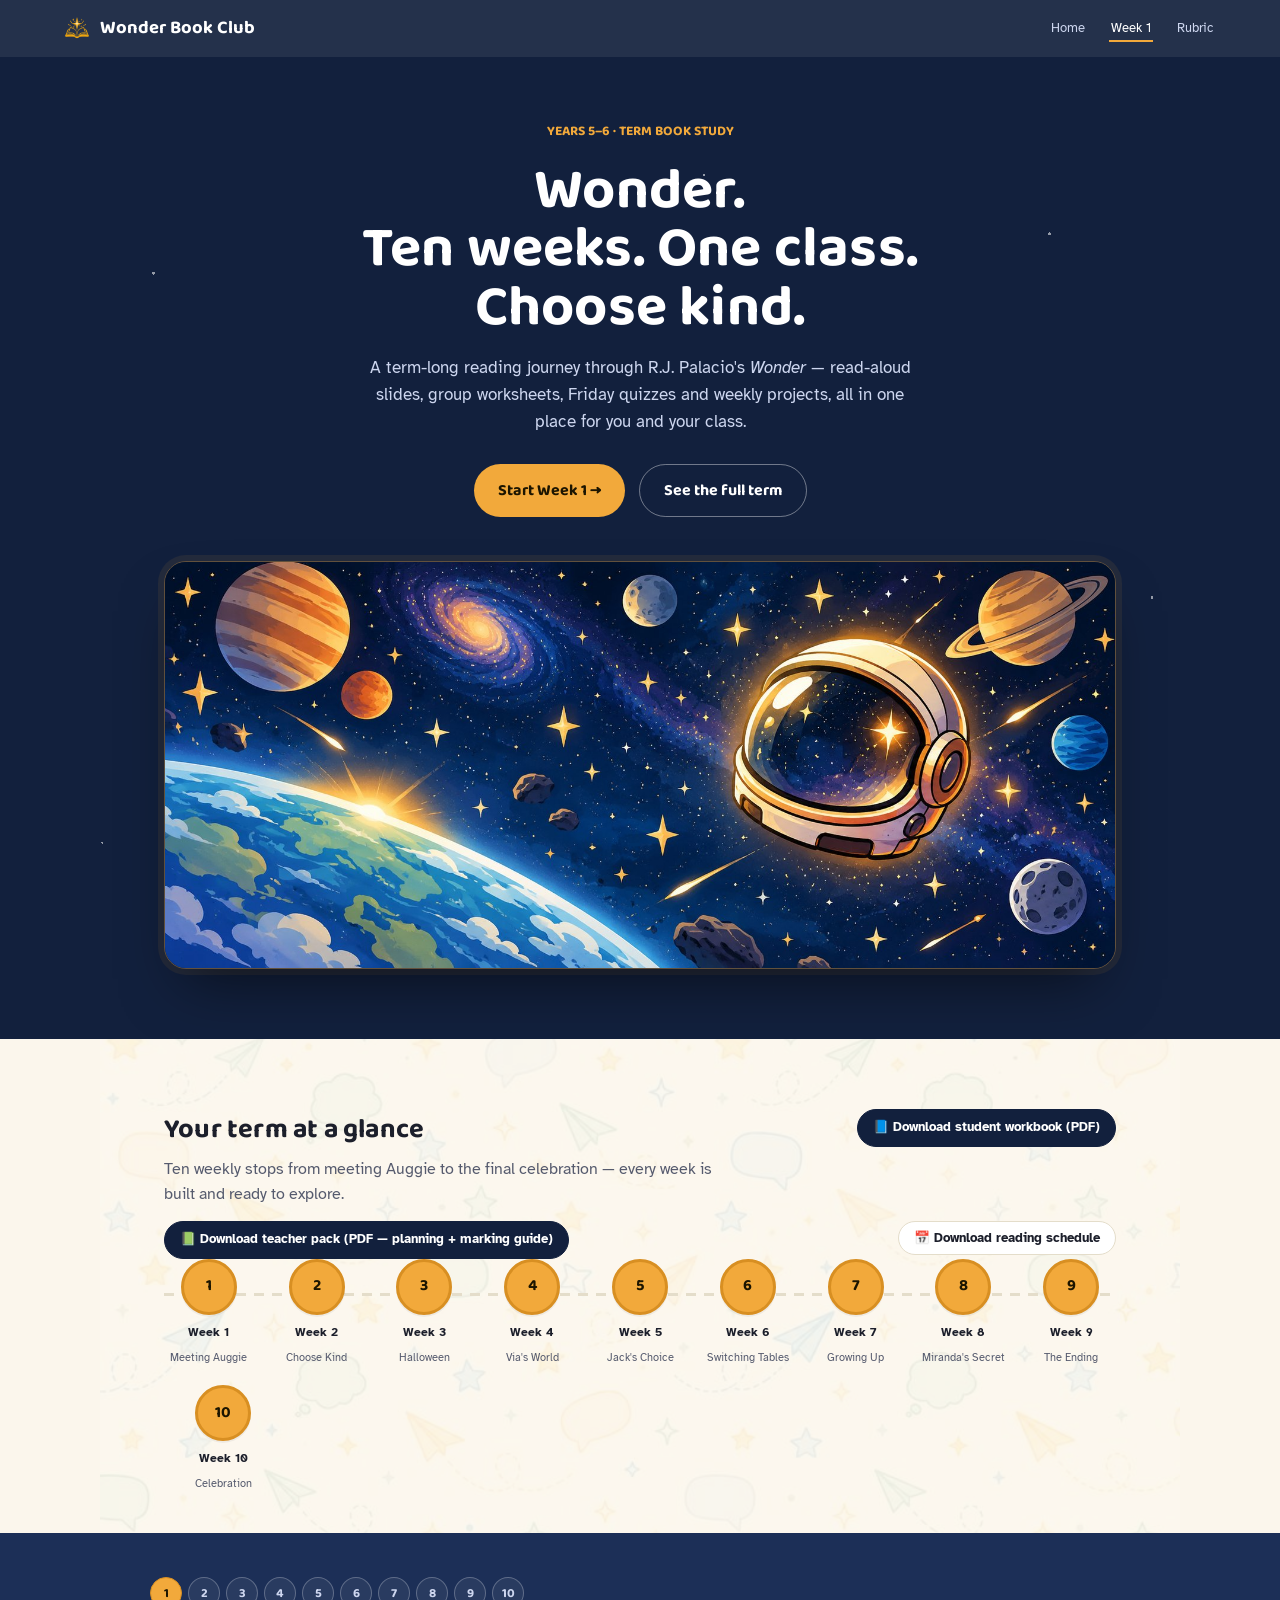
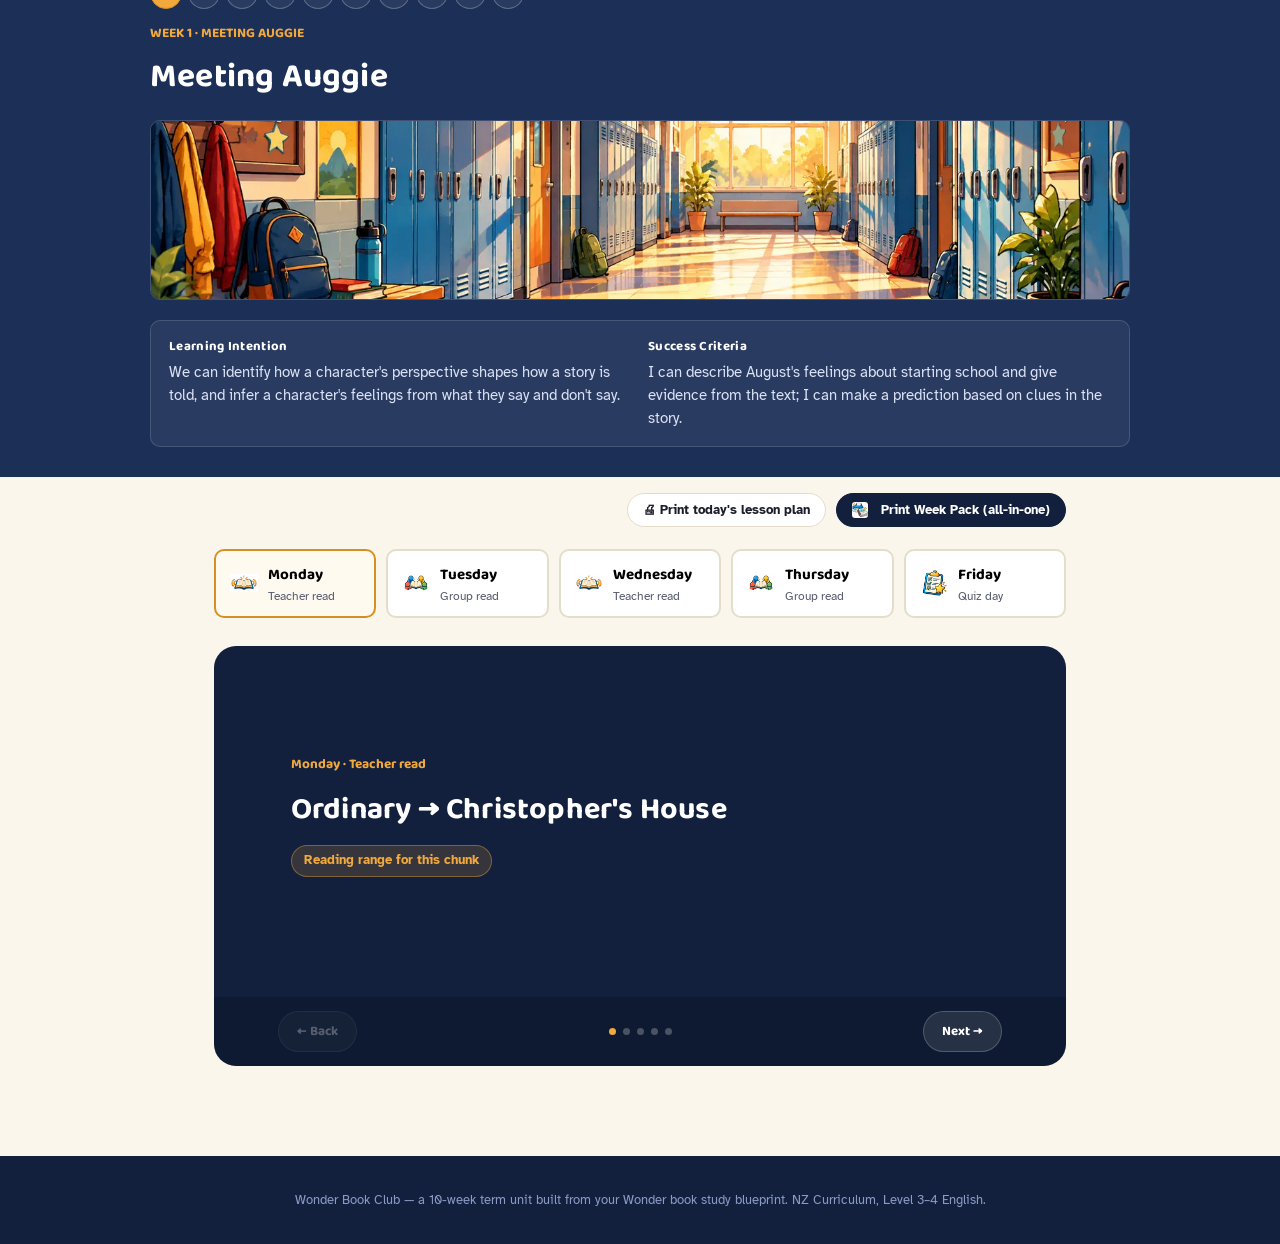
==== commit 01d32574: "Add files via upload" ====
--- a/index.html
+++ b/index.html
@@ -370,7 +370,7 @@
       <p class="sub" style="margin-bottom:0;">Ten weekly stops from meeting Auggie to the final celebration — every week is built and ready to explore.</p>
     </div>
     <a class="teacher-btn pack" id="downloadWorkbookBtn" href="./Wonder-Book-Club-Student-Workbook.pdf" download style="text-decoration:none;display:inline-flex;align-items:center;">📘 Download student workbook (PDF)</a>
-    <button class="teacher-btn pack" id="downloadTeacherPackBtn">📗 Download teacher pack (planning + marking guide)</button>
+    <a class="teacher-btn pack" id="downloadTeacherPackBtn" href="./Wonder-Book-Club-Teacher-Pack.pdf" download style="text-decoration:none;display:inline-flex;align-items:center;">📗 Download teacher pack (PDF — planning + marking guide)</a>
     <button class="teacher-btn" id="downloadScheduleBtn">📅 Download reading schedule</button>
   </div>
   <div class="trail" id="trail"></div>
@@ -1230,7 +1230,8 @@
   .note{font-size:.8rem;color:#666;margin-top:8px;}
   .toc{background:#f4f4ef;border:1px solid #ddd;border-radius:8px;padding:14px 20px;margin:20px 0;}
   .toc ol{margin:6px 0 0;padding-left:20px;}
-  .cover{text-align:center;padding:60px 0 30px;}
+  .cover{text-align:center;padding:36px 0 30px;}
+  .cover .cover-img{width:100%;max-height:300px;object-fit:cover;border-radius:14px;margin-bottom:22px;box-shadow:0 4px 18px rgba(0,0,0,.18);}
   .cover .eyebrow{color:#d88f22;font-family:'Trebuchet MS',sans-serif;font-weight:bold;letter-spacing:1px;}
   .plan{border:1px solid #ddd;border-radius:8px;padding:10px 16px;margin:10px 0;background:#fffefb;page-break-inside:avoid;break-inside:avoid;}
   .plan h3{margin-top:0;}
@@ -1254,6 +1255,7 @@
 </style></head><body>
 
   <div class="cover">
+    ${IMG().heroBanner ? `<img class="cover-img" src="${IMG().heroBanner}" alt="">` : ''}
     <div class="eyebrow">YEARS 5–6 · TERM BOOK STUDY · NZ CURRICULUM LEVEL 3–4 ENGLISH</div>
     <h1 style="font-size:2rem;">📗 Wonder Book Club — Teacher Pack</h1>
     <p class="lede">Reading schedule, every lesson plan, and a curriculum-linked marking guide with a class achievement tracker, for the full 10-week <em>Wonder</em> unit.</p>
@@ -1523,7 +1525,6 @@
 document.getElementById('printPackBtn').addEventListener('click', ()=>openPrint(weekPackHTML()));
 document.getElementById('printRubricBtn').addEventListener('click', printBlankRubric);
 document.getElementById('downloadScheduleBtn').addEventListener('click', downloadReadingSchedule);
-document.getElementById('downloadTeacherPackBtn').addEventListener('click', downloadTeacherPack);
 goToWeek(1);
 </script>
 <script>
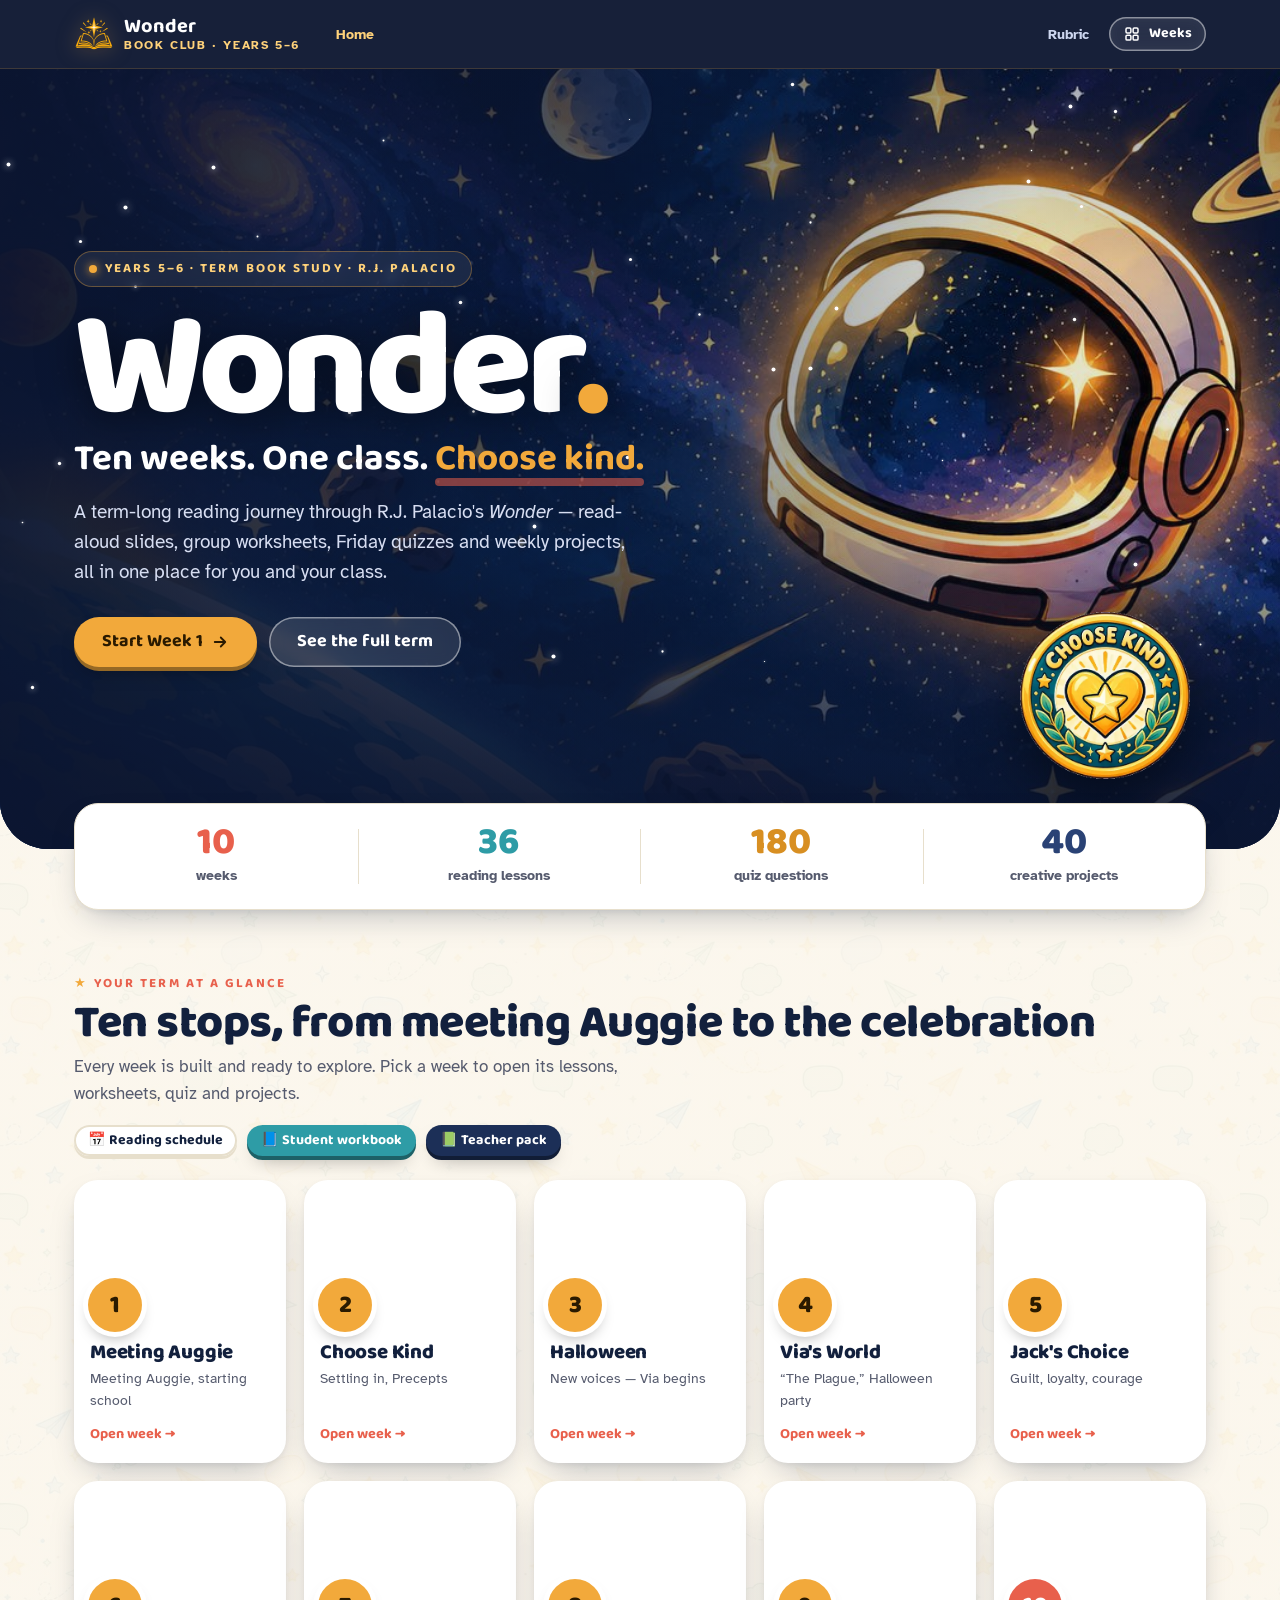
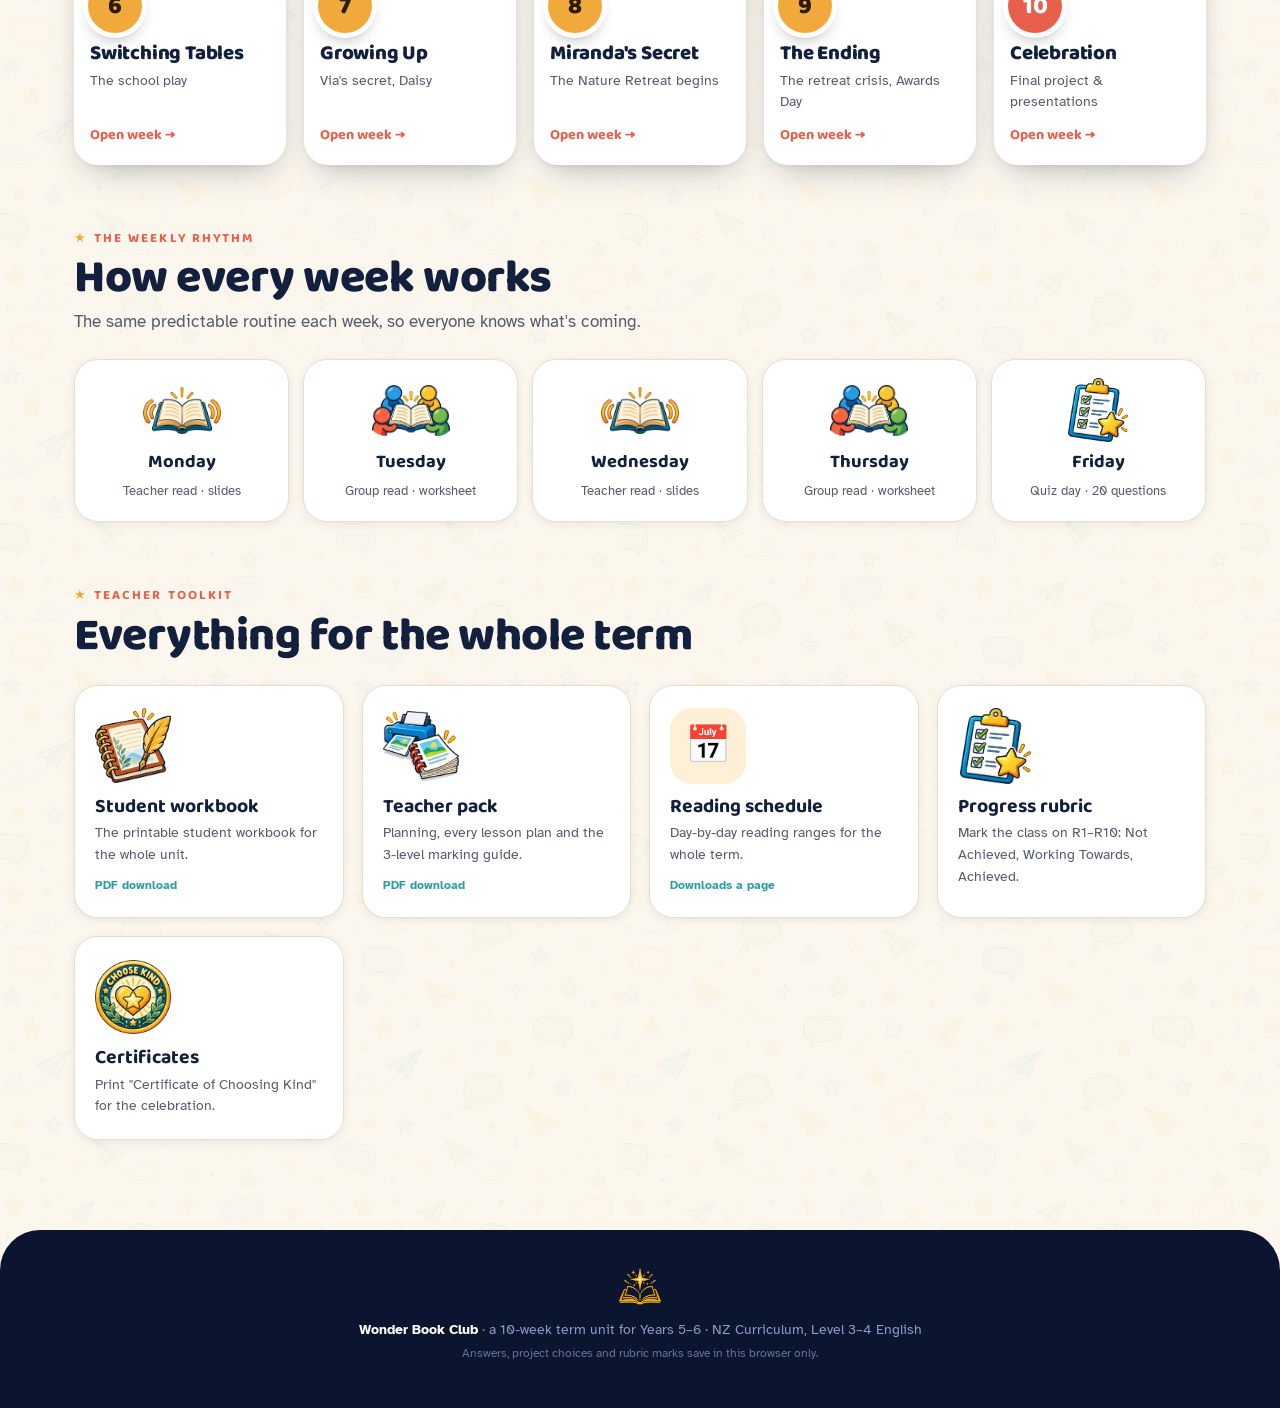
==== commit 92a1988e: "Add files via upload" ====
--- a/index.html
+++ b/index.html
@@ -7,1536 +7,23 @@
 <link rel="preconnect" href="https://fonts.googleapis.com">
 <link rel="preconnect" href="https://fonts.gstatic.com" crossorigin>
 <link href="https://fonts.googleapis.com/css2?family=Baloo+2:wght@500;600;700;800&family=Atkinson+Hyperlegible:ital,wght@0,400;0,700;1,400&display=swap" rel="stylesheet">
-<style>
-  :root{
-    --navy-deep:#12203d;
-    --navy-mid:#1c2f57;
-    --gold:#f2a93b;
-    --gold-dark:#d88f22;
-    --coral:#e8604c;
-    --teal:#2e9ca6;
-    --cream:#fbf6ec;
-    --paper:#ffffff;
-    --ink:#1c1f2b;
-    --ink-soft:#565b6e;
-    --line:#e4ddca;
-    --radius-lg:22px;
-    --radius-sm:10px;
-    box-sizing:border-box;
-    padding-top:env(safe-area-inset-top,0px);
-    padding-bottom:env(safe-area-inset-bottom,0px);
-  }
-  *,*:before,*:after{box-sizing:inherit;}
-  html{scroll-behavior:smooth;scroll-padding-top:env(safe-area-inset-top,0px);}
-  body{
-    margin:0;
-    background:var(--cream);
-    color:var(--ink);
-    font-family:'Atkinson Hyperlegible',system-ui,sans-serif;
-    line-height:1.55;
-  }
-  h1,h2,h3,h4,.display{font-family:'Baloo 2',system-ui,sans-serif;font-weight:700;letter-spacing:.2px;}
-  img{max-width:100%;display:block;}
-  button{font-family:inherit;cursor:pointer;}
-  a{color:inherit;}
-
-  /* ---------- Top Nav ---------- */
-  #topnav{
-    position:sticky;top:env(safe-area-inset-top,0px);z-index:50;
-    display:flex;align-items:center;justify-content:space-between;
-    padding:14px 5vw;background:rgba(18,32,61,.92);backdrop-filter:blur(6px);
-    color:#fff;
-  }
-  .brand{display:flex;align-items:center;gap:10px;font-family:'Baloo 2';font-weight:700;font-size:1.15rem;}
-  .brand .dot{width:10px;height:10px;border-radius:50%;background:var(--gold);box-shadow:0 0 0 4px rgba(242,169,59,.25);}
-  #topnav nav{display:flex;gap:22px;font-size:.92rem;}
-  #topnav nav button{background:none;border:none;color:#cdd6ef;padding:4px 2px;border-bottom:2px solid transparent;}
-  #topnav nav button.active{color:#fff;border-color:var(--gold);}
-  #topnav nav button:hover{color:#fff;}
-
-  /* ---------- Hero ---------- */
-  #landing{background:var(--navy-deep);color:#fff;position:relative;overflow:hidden;}
-  .stars{position:absolute;inset:0;background-image:
-      radial-gradient(1.5px 1.5px at 12% 22%, #fff 100%, transparent 60%),
-      radial-gradient(1.5px 1.5px at 82% 18%, #fff 100%, transparent 60%),
-      radial-gradient(1px 1px at 34% 62%, #fff 100%, transparent 60%),
-      radial-gradient(1px 1px at 66% 78%, #fff 100%, transparent 60%),
-      radial-gradient(1.5px 1.5px at 90% 55%, #fff 100%, transparent 60%),
-      radial-gradient(1px 1px at 8% 80%, #fff 100%, transparent 60%),
-      radial-gradient(1px 1px at 55% 12%, #fff 100%, transparent 60%),
-      radial-gradient(1.5px 1.5px at 25% 90%, #fff 100%, transparent 60%);
-    opacity:.55;
-  }
-  .hero-wrap{
-    position:relative;max-width:1080px;margin:0 auto;padding:64px 5vw 0;
-    text-align:center;
-  }
-  .eyebrow{color:var(--gold);font-size:.85rem;font-weight:700;font-family:'Baloo 2';}
-  .hero-wrap h1{font-size:clamp(2.4rem,5.4vw,3.6rem);margin:.35em auto .3em;line-height:1.02;max-width:16ch;}
-  .hero-wrap p.lede{color:#cdd6ef;font-size:1.08rem;max-width:52ch;margin:0 auto;}
-  .hero-cta{margin-top:28px;display:flex;gap:14px;flex-wrap:wrap;justify-content:center;}
-  .btn{
-    display:inline-flex;align-items:center;gap:8px;padding:13px 24px;border-radius:100px;
-    font-weight:700;font-family:'Baloo 2';font-size:1rem;border:none;transition:transform .15s ease;
-  }
-  .btn:hover{transform:translateY(-2px);}
-  .btn-gold{background:var(--gold);color:#1c1500;}
-  .btn-ghost{background:transparent;color:#fff;border:1.5px solid rgba(255,255,255,.4);}
-
-  .hero-banner{
-    position:relative;max-width:1080px;margin:44px auto 0;padding:0 5vw 70px;
-  }
-  .hero-banner img{
-    width:100%;height:auto;display:block;border-radius:var(--radius-lg);
-    border:1px solid rgba(242,169,59,.35);
-    box-shadow:0 30px 60px -20px rgba(0,0,0,.55), 0 0 0 6px rgba(242,169,59,.08);
-  }
-
-  /* ---------- Roadmap ---------- */
-  #roadmap{max-width:1080px;margin:0 auto;padding:70px 5vw 40px;}
-  #roadmap h2{font-size:1.7rem;margin:0 0 6px;}
-  #roadmap .sub{color:var(--ink-soft);margin:0 0 34px;max-width:56ch;}
-  .trail{position:relative;display:flex;flex-wrap:wrap;gap:18px;}
-  .trail:before{
-    content:"";position:absolute;left:0;right:0;top:34px;height:3px;
-    background:repeating-linear-gradient(90deg,var(--line) 0 10px, transparent 10px 18px);
-    z-index:0;
-  }
-  .stop{
-    position:relative;z-index:1;flex:1 1 88px;min-width:88px;max-width:118px;
-    display:flex;flex-direction:column;align-items:center;gap:8px;text-align:center;
-  }
-  .stop .node{
-    width:56px;height:56px;border-radius:50%;display:flex;align-items:center;justify-content:center;
-    font-family:'Baloo 2';font-weight:700;font-size:1rem;border:3px solid var(--paper);
-    background:var(--line);color:#8a8468;box-shadow:0 2px 0 rgba(0,0,0,.05);
-  }
-  .stop.unlocked .node{background:var(--gold);color:#1c1500;border-color:var(--gold-dark);cursor:pointer;}
-  .stop.unlocked .node:hover{transform:scale(1.06);}
-  .stop .label{font-size:.78rem;color:var(--ink-soft);font-weight:700;}
-  .stop.unlocked .label{color:var(--ink);}
-  .stop .theme{font-size:.68rem;color:var(--ink-soft);max-width:14ch;}
-
-  /* ---------- Week Section ---------- */
-  #week1{display:none;background:var(--cream);}
-  #week1.show{display:block;}
-  .week-head{background:var(--navy-mid);color:#fff;padding:44px 5vw 30px;}
-  .week-head .inner{max-width:980px;margin:0 auto;}
-  .week-head .eyebrow{color:var(--gold);}
-  .week-head h2{font-size:2.1rem;margin:.2em 0 .5em;}
-  .li-box{
-    display:grid;grid-template-columns:1fr 1fr;gap:16px;background:rgba(255,255,255,.06);
-    border:1px solid rgba(255,255,255,.14);border-radius:var(--radius-sm);padding:16px 18px;font-size:.92rem;color:#dbe2f5;
-  }
-  @media (max-width:700px){.li-box{grid-template-columns:1fr;}}
-  .li-box b{color:#fff;font-family:'Baloo 2';display:block;margin-bottom:4px;font-size:.82rem;letter-spacing:.3px;}
-
-  .day-tabs{
-    max-width:980px;margin:0 auto;display:flex;gap:10px;padding:22px 5vw 0;flex-wrap:wrap;
-  }
-  .day-tab{
-    flex:1 1 140px;background:var(--paper);border:2px solid var(--line);border-radius:var(--radius-sm);
-    padding:12px 14px;text-align:left;display:flex;align-items:center;gap:10px;
-  }
-  .day-tab .ic{font-size:1.3rem;}
-  .day-tab .t{font-family:'Baloo 2';font-weight:700;font-size:.95rem;}
-  .day-tab .m{font-size:.72rem;color:var(--ink-soft);}
-  .day-tab.active{border-color:var(--gold-dark);background:#fffaf0;}
-  .day-tab[data-mode="teach"].active{border-color:var(--gold-dark);}
-  .day-tab[data-mode="group"].active{border-color:var(--teal);}
-  .day-tab[data-mode="quiz"].active{border-color:var(--coral);}
-
-  .day-panel{max-width:980px;margin:0 auto;padding:28px 5vw 90px;}
-
-  /* Slideshow (Mon/Wed) */
-  .slideshow{
-    background:var(--navy-deep);color:#fff;border-radius:var(--radius-lg);
-    min-height:420px;display:flex;flex-direction:column;justify-content:space-between;overflow:hidden;
-    position:relative;
-  }
-  .slide{padding:46px 6vw;display:none;flex-direction:column;gap:16px;justify-content:center;min-height:340px;}
-  .slide.active{display:flex;}
-  .slide .kicker{color:var(--gold);font-family:'Baloo 2';font-size:.85rem;font-weight:700;}
-  .slide h3{font-size:clamp(1.3rem,3vw,1.9rem);margin:0;line-height:1.25;}
-  .slide p{color:#dbe2f5;font-size:1.02rem;max-width:64ch;}
-  .slide ul{color:#dbe2f5;padding-left:22px;}
-  .slide ul li{margin-bottom:10px;}
-  .page-range{display:inline-block;background:rgba(242,169,59,.16);color:var(--gold);border:1px solid rgba(242,169,59,.4);
-    padding:5px 12px;border-radius:100px;font-size:.8rem;font-weight:700;width:fit-content;}
-  .slide-nav{display:flex;align-items:center;justify-content:space-between;padding:14px 5vw;background:rgba(0,0,0,.2);}
-  .slide-nav button{background:rgba(255,255,255,.1);border:1px solid rgba(255,255,255,.2);color:#fff;padding:9px 18px;border-radius:100px;font-weight:700;font-family:'Baloo 2';}
-  .slide-nav button:disabled{opacity:.3;cursor:default;}
-  .dots{display:flex;gap:7px;}
-  .dots span{width:7px;height:7px;border-radius:50%;background:rgba(255,255,255,.25);}
-  .dots span.on{background:var(--gold);}
-
-  /* Worksheet (Tue/Thu) */
-  .worksheet-toggle{display:flex;gap:8px;margin-bottom:18px;}
-  .worksheet-toggle button{
-    padding:8px 16px;border-radius:100px;border:2px solid var(--line);background:var(--paper);font-weight:700;font-size:.85rem;
-  }
-  .worksheet-toggle button.active{background:var(--teal);border-color:var(--teal);color:#fff;}
-  .card{background:var(--paper);border:1px solid var(--line);border-radius:var(--radius-lg);padding:28px 6vw 32px;}
-  .card h4{font-family:'Baloo 2';font-size:.82rem;letter-spacing:.3px;color:var(--teal);margin:0 0 10px;}
-  .card h4.gold{color:var(--gold-dark);}
-  .card h4.coral{color:var(--coral);}
-  .q-block{margin-bottom:22px;}
-  .q-block p.q{font-weight:700;margin:0 0 8px;}
-  .q-block textarea{
-    width:100%;min-height:70px;border:1.5px solid var(--line);border-radius:var(--radius-sm);padding:10px 12px;
-    font-family:inherit;font-size:.95rem;resize:vertical;background:#fffdf8;
-  }
-  .q-block textarea:focus{outline:2px solid var(--teal);outline-offset:1px;}
-  .save-note{font-size:.78rem;color:var(--ink-soft);margin-top:6px;}
-  .turn-tracker{display:flex;gap:8px;align-items:center;margin:18px 0 26px;flex-wrap:wrap;}
-  .turn-tracker .name{padding:7px 13px;border-radius:100px;background:#f1ece0;font-size:.82rem;font-weight:700;}
-  .turn-tracker .name.on{background:var(--teal);color:#fff;}
-
-  .printable{display:none;}
-  .printable.active{display:block;}
-  .printable .sheet{background:#fff;border:1px solid #ccc;padding:24px 26px;font-size:.86rem;page-break-inside:avoid;break-inside:avoid;}
-  .printable .sheet h3{margin-top:0;}
-  .printable .sheet .line{border-bottom:1px solid #999;height:18px;margin:4px 0 9px;}
-  .page-break{page-break-before:always;break-before:page;display:block;}
-  .qprint{page-break-inside:avoid;break-inside:avoid;margin-bottom:8px;}
-  @page{margin:14mm;}
-
-  /* Quiz (Fri) */
-  .quiz-topbar{display:flex;justify-content:space-between;align-items:center;flex-wrap:wrap;gap:12px;margin-bottom:20px;}
-  .toggle-pill{display:inline-flex;align-items:center;gap:8px;background:var(--paper);border:1.5px solid var(--line);border-radius:100px;padding:6px 14px;font-size:.82rem;font-weight:700;}
-  .toggle-pill input{accent-color:var(--coral);}
-  .qcard{background:var(--paper);border:1px solid var(--line);border-radius:var(--radius-sm);padding:20px 22px;margin-bottom:14px;}
-  .qcard .qn{font-size:.72rem;color:var(--coral);font-weight:700;font-family:'Baloo 2';margin-bottom:4px;}
-  .qcard p.qtext{font-weight:700;margin:0 0 12px;}
-  .opts label{display:flex;gap:10px;align-items:flex-start;padding:8px 10px;border-radius:8px;margin-bottom:6px;border:1.5px solid var(--line);cursor:pointer;font-size:.92rem;}
-  .opts label:hover{border-color:var(--coral);}
-  .opts input{margin-top:3px;accent-color:var(--coral);}
-  .qcard.correct{border-color:#3fa15e;background:#f2fbf3;}
-  .qcard.incorrect{border-color:var(--coral);background:#fdf2f0;}
-  .feedback{font-size:.85rem;margin-top:8px;padding:8px 10px;border-radius:8px;background:#f6f4ec;display:none;}
-  .feedback.show{display:block;}
-  .short-answer textarea{width:100%;min-height:60px;border:1.5px solid var(--line);border-radius:8px;padding:9px 11px;font-family:inherit;}
-  .reveal-btn{margin-top:8px;font-size:.78rem;background:none;border:none;color:var(--teal);font-weight:700;text-decoration:underline;padding:0;}
-  .model-answer{display:none;background:#eef7f8;border-left:3px solid var(--teal);padding:8px 12px;font-size:.85rem;margin-top:8px;border-radius:0 6px 6px 0;}
-  .model-answer.show{display:block;}
-  .quiz-score{background:var(--navy-deep);color:#fff;border-radius:var(--radius-lg);padding:26px 6vw;text-align:center;margin-top:20px;}
-  .quiz-score .num{font-family:'Baloo 2';font-size:2.4rem;color:var(--gold);}
-  .quiz-badge-wrap{position:relative;width:110px;height:110px;margin:0 auto 10px;}
-  .quiz-badge-img{width:100%;height:100%;object-fit:contain;}
-  .quiz-badge-pct{position:absolute;top:50%;left:50%;transform:translate(-50%,-46%);font-family:'Baloo 2';font-weight:800;font-size:1.15rem;color:#7a1a10;}
-  .submit-quiz{background:var(--coral);color:#fff;border:none;padding:13px 26px;border-radius:100px;font-weight:700;font-family:'Baloo 2';font-size:1rem;}
-
-  /* Projects */
-  .proj-grid{display:grid;grid-template-columns:repeat(auto-fit,minmax(200px,1fr));gap:14px;}
-  .proj-card{background:var(--paper);border:1px solid var(--line);border-radius:var(--radius-sm);padding:18px;}
-  .proj-card .ic{font-size:1.6rem;}
-  .proj-card h5{font-family:'Baloo 2';margin:8px 0 4px;font-size:.98rem;}
-  .proj-card p{font-size:.85rem;color:var(--ink-soft);margin:0 0 10px;}
-  .proj-card label{display:flex;gap:8px;align-items:center;font-size:.8rem;font-weight:700;color:var(--ink-soft);}
-  .proj-card input{accent-color:var(--gold-dark);}
-
-  footer{background:var(--navy-deep);color:#8b9bc6;text-align:center;padding:34px 5vw;font-size:.82rem;}
-
-  /* ---------- Week switcher / banner ---------- */
-  .week-switcher{display:flex;gap:6px;flex-wrap:wrap;margin-bottom:14px;}
-  .week-switcher button{
-    width:32px;height:32px;border-radius:50%;border:1.5px solid rgba(255,255,255,.25);background:rgba(255,255,255,.06);
-    color:#cdd6ef;font-family:'Baloo 2';font-weight:700;font-size:.8rem;padding:0;
-  }
-  .week-switcher button.active{background:var(--gold);color:#1c1500;border-color:var(--gold-dark);}
-  .week-switcher button:hover{border-color:var(--gold);}
-  .week-banner{margin:10px 0 20px;border-radius:var(--radius-sm);overflow:hidden;border:1px solid rgba(255,255,255,.16);max-height:180px;position:relative;z-index:1;}
-  .week-banner img{width:100%;height:180px;object-fit:cover;display:block;}
-  .week-head{position:relative;overflow:hidden;}
-  .week-head .inner{position:relative;z-index:1;}
-  .week-badge{width:30px;height:30px;object-fit:contain;vertical-align:-6px;margin-left:6px;border-radius:50%;}
-  .precepts-bg{position:absolute;inset:0;display:none;pointer-events:none;}
-  .precepts-bg img{width:100%;height:100%;object-fit:cover;opacity:.14;}
-  .precepts-bg.show{display:block;}
-  .week10-banner{border-radius:var(--radius-lg);overflow:hidden;margin-bottom:20px;}
-  .week10-banner img{width:100%;height:180px;object-fit:cover;display:block;}
-
-  /* ---------- Printable certificate ---------- */
-  .cert-page{
-    position:relative;width:100%;max-width:1000px;aspect-ratio:3/2;margin:0 auto;
-    background-size:cover;background-position:center;background-repeat:no-repeat;
-    -webkit-print-color-adjust:exact;print-color-adjust:exact;page-break-inside:avoid;break-inside:avoid;
-  }
-  .cert-inner{position:absolute;inset:15% 12% 14% 12%;display:flex;flex-direction:column;align-items:center;justify-content:center;text-align:center;font-family:'Baloo 2',sans-serif;}
-  .cert-title{font-size:1.7rem;color:#12203d;margin:0 0 4px;}
-  .cert-sub{font-size:.85rem;color:#444;font-family:'Atkinson Hyperlegible',sans-serif;}
-  .cert-name-line{border-bottom:2px solid #999;min-width:62%;margin:14px 0;height:1.6rem;}
-  .cert-badge{width:64px;height:64px;margin-top:10px;}
-  .cert-footer{display:flex;justify-content:space-between;width:82%;margin-top:18px;font-size:.72rem;color:#555;font-family:'Atkinson Hyperlegible',sans-serif;}
-
-  /* ---------- Recurring icon images ---------- */
-  .day-tab .ic-img{width:28px;height:28px;object-fit:contain;border-radius:6px;flex-shrink:0;}
-  .proj-card .ic-img{width:34px;height:34px;object-fit:contain;border-radius:8px;}
-  .btn-icon{width:16px;height:16px;object-fit:contain;margin-right:6px;vertical-align:-3px;border-radius:3px;}
-  .kicker-icon{width:20px;height:20px;object-fit:contain;vertical-align:-4px;margin-right:5px;border-radius:4px;}
-
-  /* ---------- Logo & pattern ---------- */
-  .brand img.logo-mark{width:26px;height:26px;object-fit:contain;}
-  .pattern-bg{position:absolute;inset:0;overflow:hidden;pointer-events:none;z-index:0;}
-  .pattern-bg img{width:100%;height:100%;object-fit:cover;opacity:.22;}
-  #roadmap{position:relative;}
-  #roadmap > *:not(.pattern-bg){position:relative;z-index:1;}
-
-  /* ---------- Teacher toolbar ---------- */
-  .teacher-toolbar{
-    max-width:980px;margin:16px auto 0;padding:0 5vw;display:flex;gap:10px;flex-wrap:wrap;justify-content:flex-end;
-  }
-  .teacher-btn{
-    display:inline-flex;align-items:center;gap:7px;background:var(--paper);border:1.5px solid var(--line);
-    padding:8px 15px;border-radius:100px;font-size:.8rem;font-weight:700;color:var(--ink);
-  }
-  .teacher-btn:hover{border-color:var(--gold-dark);}
-  .teacher-btn.pack{background:var(--navy-deep);color:#fff;border-color:var(--navy-deep);}
-
-  /* Lesson-plan / week-pack printable sheets */
-  .sheet .lp-head{border-bottom:2px solid #333;padding-bottom:6px;margin-bottom:10px;}
-  .sheet .lp-head .tag{display:inline-block;background:#eee;border:1px solid #999;border-radius:4px;padding:2px 8px;font-size:.68rem;font-weight:700;margin-right:6px;}
-  .sheet .lp-grid{display:grid;grid-template-columns:1fr 1fr;gap:8px 20px;margin-bottom:9px;font-size:.82rem;}
-  .sheet .lp-grid div b{display:block;font-size:.66rem;text-transform:uppercase;letter-spacing:.4px;color:#555;margin-bottom:1px;}
-  .sheet .nzc-box{background:#f4f4f0;border:1px solid #ccc;border-radius:6px;padding:8px 12px;font-size:.7rem;line-height:1.4;margin-bottom:10px;}
-  .sheet .rubric-flag{background:#fdf3e0;border-left:3px solid var(--gold-dark);padding:6px 10px;font-size:.74rem;margin-top:8px;}
-  .sheet .timing-row{display:flex;gap:8px;flex-wrap:wrap;margin-bottom:10px;}
-  .sheet .timing-row span{background:#eee;border-radius:100px;padding:4px 10px;font-size:.72rem;font-weight:700;}
-  .sheet h4.sec{font-size:.8rem;text-transform:uppercase;letter-spacing:.4px;color:#444;border-bottom:1px solid #ccc;padding-bottom:3px;margin:12px 0 6px;}
-
-  /* ---------- Rubric page ---------- */
-  #rubric{display:none;background:var(--cream);}
-  #rubric.show{display:block;}
-  .rubric-head{background:var(--navy-mid);color:#fff;padding:44px 5vw 30px;}
-  .rubric-head .inner{max-width:980px;margin:0 auto;}
-  .rubric-head p{color:#cdd6ef;max-width:64ch;}
-  .rubric-wrap{max-width:980px;margin:0 auto;padding:30px 5vw 90px;}
-  .rubric-actions{display:flex;justify-content:flex-end;margin-bottom:16px;}
-  table.rubric-table{width:100%;border-collapse:collapse;background:var(--paper);border-radius:var(--radius-sm);overflow:hidden;font-size:.86rem;}
-  table.rubric-table th{background:var(--navy-deep);color:#fff;padding:10px 8px;font-family:'Baloo 2';font-size:.78rem;text-align:left;}
-  table.rubric-table th.lvl{text-align:center;}
-  table.rubric-table td{border-top:1px solid var(--line);padding:10px 8px;vertical-align:top;}
-  table.rubric-table td.crit b{display:block;font-family:'Baloo 2';font-size:.82rem;color:var(--ink);}
-  table.rubric-table td.crit .strand{font-size:.68rem;color:var(--teal);font-weight:700;text-transform:uppercase;}
-  table.rubric-table td.crit .ev{font-size:.75rem;color:var(--ink-soft);margin-top:2px;}
-  table.rubric-table td.lvl{text-align:center;cursor:pointer;width:15%;}
-  .lvl-cell{display:inline-flex;align-items:center;justify-content:center;width:34px;height:34px;border-radius:50%;border:2px solid var(--line);font-size:.7rem;font-weight:700;color:var(--ink-soft);}
-  td.lvl.selected .lvl-cell{background:var(--gold);border-color:var(--gold-dark);color:#1c1500;}
-  .rubric-note{font-size:.8rem;color:var(--ink-soft);margin-top:14px;}
-
-  @media print{
-    #topnav,#landing,#roadmap,.day-tabs,.week-head,.worksheet-toggle,footer,
-    .teacher-toolbar,.rubric-head,.rubric-wrap,#rubric{display:none !important;}
-    .printable{display:none !important;}
-    .printable.active{display:block !important;}
-    body{background:#fff;}
-  }
-</style>
+<link rel="stylesheet" href="styles.css">
 </head>
 <body>
+  <div class="sky-layer" id="skyLayer" aria-hidden="true"></div>
+  <div id="app"></div>
+  <footer class="app-footer">
+    <div class="footer-inner">
+      <img id="footerLogo" alt="">
+      <p><b>Wonder Book Club</b> · a 10-week term unit for Years 5–6 · NZ Curriculum, Level 3–4 English</p>
+      <p class="footer-small">Answers, project choices and rubric marks save in this browser only.</p>
+    </div>
+  </footer>
+  <div id="printStage" class="printable"></div>
 
-<nav id="topnav">
-  <div class="brand"><img class="logo-mark" id="logoMarkImg" src="" alt=""> Wonder Book Club</div>
-  <nav>
-    <button class="active" data-nav="landing">Home</button>
-    <button data-nav="week1" id="weekNavBtn">Week 1</button>
-    <button data-nav="rubric">Rubric</button>
-  </nav>
-</nav>
-
-<!-- ================= LANDING ================= -->
-<section id="landing">
-  <div class="stars"></div>
-  <div class="hero-wrap">
-    <div class="eyebrow">YEARS 5–6 · TERM BOOK STUDY</div>
-    <h1>Wonder.<br>Ten weeks. One class.<br>Choose kind.</h1>
-    <p class="lede">A term-long reading journey through R.J. Palacio's <em>Wonder</em> — read-aloud slides, group worksheets, Friday quizzes and weekly projects, all in one place for you and your class.</p>
-    <div class="hero-cta">
-      <button class="btn btn-gold" onclick="goToWeek(1)">Start Week 1 →</button>
-      <button class="btn btn-ghost" onclick="document.getElementById('roadmap').scrollIntoView()">See the full term</button>
-    </div>
-  </div>
-  <div class="hero-banner">
-    <img id="heroBannerImg" src="" alt="Illustrated night sky with planets, a galaxy, and a glowing astronaut helmet floating above Earth">
-  </div>
-</section>
-
-<!-- ================= ROADMAP ================= -->
-<section id="roadmap">
-  <div class="pattern-bg"><img id="patternBgImg" src="" alt=""></div>
-  <div style="display:flex;justify-content:space-between;align-items:flex-start;flex-wrap:wrap;gap:14px;">
-    <div>
-      <h2 style="margin-bottom:6px;">Your term at a glance</h2>
-      <p class="sub" style="margin-bottom:0;">Ten weekly stops from meeting Auggie to the final celebration — every week is built and ready to explore.</p>
-    </div>
-    <a class="teacher-btn pack" id="downloadWorkbookBtn" href="./Wonder-Book-Club-Student-Workbook.pdf" download style="text-decoration:none;display:inline-flex;align-items:center;">📘 Download student workbook (PDF)</a>
-    <a class="teacher-btn pack" id="downloadTeacherPackBtn" href="./Wonder-Book-Club-Teacher-Pack.pdf" download style="text-decoration:none;display:inline-flex;align-items:center;">📗 Download teacher pack (PDF — planning + marking guide)</a>
-    <button class="teacher-btn" id="downloadScheduleBtn">📅 Download reading schedule</button>
-  </div>
-  <div class="trail" id="trail"></div>
-</section>
-
-<!-- ================= WEEK VIEW (dynamic — shows whichever week is selected) ================= -->
-<section id="week1">
-  <div class="week-head">
-    <div class="precepts-bg" id="preceptsBg"><img src="" alt=""></div>
-    <div class="inner">
-      <div class="week-switcher" id="weekSwitcher"></div>
-      <div class="eyebrow" id="weekEyebrow">WEEK 1 · MEETING AUGGIE</div>
-      <h2 id="weekTitle"><span id="weekTitleText">Meeting Auggie</span><img id="weekBadgeImg" class="week-badge" src="" alt="" style="display:none;"></h2>
-      <div class="week-banner"><img id="weekBannerImg" src="" alt=""></div>
-      <div class="li-box">
-        <div><b>Learning Intention</b><span id="liText"></span></div>
-        <div><b>Success Criteria</b><span id="scText"></span></div>
-      </div>
-    </div>
-  </div>
-
-  <div class="teacher-toolbar">
-    <button class="teacher-btn" id="printLessonBtn">🖨 Print today's lesson plan</button>
-    <button class="teacher-btn pack" id="printPackBtn"><img class="btn-icon" id="printPackIcon" src="" alt="">Print Week Pack (all-in-one)</button>
-  </div>
-
-  <div class="day-tabs" id="dayTabs"></div>
-  <div class="day-panel" id="dayPanel"></div>
-</section>
-
-<!-- ================= RUBRIC ================= -->
-<section id="rubric">
-  <div class="rubric-head">
-    <div class="inner">
-      <div class="eyebrow">TERM-LONG TRACKING</div>
-      <h2 style="font-size:2.1rem;margin:.2em 0 .4em;">Reading Progress Rubric</h2>
-      <p>Ten criteria drawn from the NZC alignment (Section 2) that this whole <em>Wonder</em> unit builds evidence for. Click a level to mark where the class — or an individual student, on a printed copy — is at right now. Each day's lesson plan tells you which of these to watch for.</p>
-    </div>
-  </div>
-  <div class="rubric-wrap">
-    <div class="rubric-actions">
-      <button class="teacher-btn pack" id="printRubricBtn">🖨 Print blank rubric (per student)</button>
-    </div>
-    <div id="rubricTableWrap"></div>
-    <p class="rubric-note">✓ On-screen selections save automatically in this browser as a quick class reference. For individual student tracking, print a blank copy per student below and mark it by hand.</p>
-  </div>
-</section>
-
-<div id="printStage" class="printable"></div>
-
-<footer>Wonder Book Club — a 10-week term unit built from your Wonder book study blueprint. NZ Curriculum, Level 3–4 English.</footer>
-
-<script src="wonder-images.js"></script>
-<script src="wonder-content.js"></script>
-<script>
-/* ============ DATA ============ */
-const WEEKS_META = window.WEEKS_META;
-const WEEK10 = window.WEEK10;
-
-const week1 = {
-  learningIntention:"We can identify how a character's perspective shapes how a story is told, and infer a character's feelings from what they say and don't say.",
-  successCriteria:"I can describe August's feelings about starting school and give evidence from the text; I can make a prediction based on clues in the story.",
-  mon:{
-    mode:"teach", label:"Monday", icon:"📖", modeLabel:"Teacher read",
-    range:"Ordinary → Christopher's House",
-    leadIn:["If a genie granted you one wish, what would it be — and why?","Do you think everyone's answer would be different?"],
-    comprehension:[
-      "Why does August say he's “not an ordinary kid” but also feels ordinary inside?",
-      "What does this tell us about the difference between how people see us and how we see ourselves?",
-      "Why do you think August avoids describing exactly what he looks like?"
-    ],
-    goAway:"Write 3 sentences about something people might misjudge about you before they get to know you.",
-    rubric:["R1","R3","R8"],
-    rubricNote:"Listen for R1 (inferring August's feelings with evidence) and R8 (predicting/reasoning) during the comprehension discussion."
-  },
-  tue:{
-    mode:"group", label:"Tuesday", icon:"👥", modeLabel:"Group read",
-    range:"Driving → Nice Mrs. Garcia",
-    leadIn:["How would you feel meeting a brand-new school and brand-new people for the very first time, aged 10?"],
-    comprehension:[
-      "Why is August's mum being so protective before the school tour?",
-      "What clues tell us Mr. Tushman is trying to make August feel comfortable?"
-    ],
-    goAway:"Describe one adult in your life who makes you feel safe when you're nervous, and how they do it.",
-    rubric:["R4","R7","R9"],
-    rubricNote:"Tick off R7 (turn-taking, listening) as groups read together, and R4/R9 from their written answers."
-  },
-  wed:{
-    mode:"teach", label:"Wednesday", icon:"📖", modeLabel:"Teacher read",
-    range:"Jack Will, Julian, and Charlotte → The Deal",
-    leadIn:["If you had to show a new student around your school, what three things would you point out first?"],
-    comprehension:[
-      "What is “the deal” Mr. Tushman makes, and why might that be a smart plan — or an unfair one?",
-      "Compare Jack, Julian, and Charlotte's first reactions to August — what's different about each?"
-    ],
-    goAway:"Predict which of the three kids will become August's real friend. Give one clue from the text to back up your guess.",
-    rubric:["R1","R2","R8"],
-    rubricNote:"R2 shows well here — comparing how three different characters react gives a clear window into structure/perspective. Watch for R1 and R8 in predictions."
-  },
-  thu:{
-    mode:"group", label:"Thursday", icon:"👥", modeLabel:"Group read",
-    range:"Home → Locks",
-    leadIn:["Think of your own first day at a new place (school, club, team). What worried you most?"],
-    comprehension:[
-      "Why might August feel both excited and terrified on the night before school?",
-      "What does the “combination lock” scene reveal about how nervous he is?"
-    ],
-    goAway:"Write a short diary entry as August, the night before his first day.",
-    rubric:["R4","R5","R7"],
-    rubricNote:"The diary entry is a strong R5 checkpoint — look for students writing convincingly in August's voice."
-  },
-  fri:{
-    mode:"quiz", label:"Friday", icon:"📝", modeLabel:"Quiz day",
-    rubric:["R2","R6","R10"],
-    rubricNote:"Quiz results are your best R6 evidence. Use today to update all of this week's rubric criteria (R1–R10) based on the week's work."
-  }
-};
-
-const projects1 = [
-  {icon:"🖼️", title:"Poster", desc:"Design a “Welcome to Beecher Prep” poster from Mr. Tushman's office, including at least 3 things a new student should know."},
-  {icon:"💬", title:"Comic strip", desc:"6-panel comic showing August's morning routine before his first day of school."},
-  {icon:"🎭", title:"Drama scene", desc:"Act out the car ride to school (Driving) in groups of 3 — August, Mum, Dad — showing the mixed emotions."},
-  {icon:"📓", title:"Journal reflection", desc:"Write a letter from August to his future self, to be read on his last day of Year 5."}
-];
-
-const quiz1 = [
-  {type:"mc", q:"What does August say makes him “ordinary”?", opts:["He does ordinary kid things: eats ice cream, rides his bike, plays video games","He has an ordinary looking face","He goes to an ordinary school","He has an ordinary house"], correct:0},
-  {type:"mc", q:"How many surgeries has August had by the story's start?", opts:["15","27","32","9"], correct:1},
-  {type:"mc", q:"Why has August never been to a real school before?", opts:["His family couldn't afford school","There was no school near his house","His surgeries and his parents' choice to homeschool him","He was too advanced academically"], correct:2},
-  {type:"mc", q:"Who is Christopher?", opts:["August's cousin","August's neighbour","August's teacher","August's childhood best friend, who moved away"], correct:3},
-  {type:"mc", q:"What game did August and Christopher love playing together?", opts:["Chess","Star Wars, with action figures/lightsabers","Basketball","Board games only"], correct:1},
-  {type:"mc", q:"What school is August about to start at?", opts:["Beecher Prep","Elm Street Elementary","Riverside School","Wonder Academy"], correct:0},
-  {type:"short", q:"What joke does August's dad make before the school visit?", model:"About Mr. Tushman's funny surname over the loudspeaker."},
-  {type:"mc", q:"Who works the front desk and everyone calls “Mrs. G”?", opts:["Mrs. Garcia","Mrs. Tushman","Mrs. Will","Mrs. Albans"], correct:0},
-  {type:"short", q:"Name the three students Mr. Tushman picks to show August around.", model:"Jack Will, Julian, and Charlotte."},
-  {type:"short", q:"What is “the deal” Mr. Tushman makes with the three students?", model:"He asks them to be welcoming, show August around, and be kind to him."},
-  {type:"short", q:"Which of the three seems most reluctant or awkward about meeting August?", model:"Accept reasoned answers — e.g. Julian seems standoffish."},
-  {type:"short", q:"What does August worry about most on the night before school starts?", model:"Fitting in, being stared at, whether kids will be nice."},
-  {type:"mc", q:"What object does August struggle with the night before school (mentioned in “Locks”)?", opts:["His backpack zipper","His shoelaces","His combination lock","His watch"], correct:2},
-  {type:"short", q:"Inference: Why might August's parents have waited until Year 5 (age 10) to send him to school?", model:"Accept reasoned answers: enough surgeries were done, they wanted to protect him, they felt he was ready."},
-  {type:"short", q:"Inference: What does it suggest about August's character that he still makes jokes with his dad despite being nervous?", model:"Accept reasoned answers: good sense of humour, resilience, close family bond."},
-  {type:"mc", q:"Vocabulary: What does “petrified” mean, as August uses it about starting school?", opts:["Extremely frightened","Extremely tired","Turned to stone","Very excited"], correct:0},
-  {type:"mc", q:"True or False: August has an older sister named Via.", opts:["True","False"], correct:0},
-  {type:"short", q:"Why do you think the author chose to start the book from August's own point of view?", model:"Accept reasoned answers: to build empathy, to show his inner ordinary self before others judge his appearance."},
-  {type:"short", q:"In your own words, what is “The Deal” really asking the three students to do, and why might that be hard for a Year 5 student?", model:"Open answer — mark for understanding of peer pressure and social risk."},
-  {type:"short", q:"Reflection: In your own words, describe how August might be feeling as he walks into Beecher Prep for the very first time.", model:"Open answer — mark for empathy and use of textual evidence."}
-];
-
-/* Merge Week 1 (hardcoded) with Weeks 2-9 (loaded from wonder-content.js) */
-const WEEK_CONTENT = Object.assign({1: week1}, window.WEEK_CONTENT_2_9 || {});
-const PROJECTS = Object.assign({1: projects1}, window.PROJECTS_2_9 || {});
-const QUIZZES = Object.assign({1: quiz1}, window.QUIZZES_2_9 || {});
-
-const NZC_ALIGNMENT = {
-  strands:[
-    {name:"Listening, Reading, and Viewing", points:[
-      "Ideas — Show understanding of ideas within, across, and beyond texts.",
-      "Structure and Language — Show understanding of how texts are shaped for different purposes and audiences.",
-      "Processes and Strategies — Integrate sources of information, processes, and strategies confidently to identify, form, and express ideas."
-    ]},
-    {name:"Speaking, Writing, and Presenting", points:[
-      "Ideas — Select, form, and communicate ideas on a range of topics.",
-      "Structure and Language — Show understanding of language features, using them appropriately.",
-      "Processes and Strategies — Select and use processes and strategies to communicate confidently."
-    ]}
-  ],
-  competencies:"Relating to Others, Thinking, Managing Self, Participating & Contributing",
-  values:"Diversity, inclusion, empathy, respect — supporting the NZC vision of confident, connected, actively involved, lifelong learners.",
-  cross:"Health & PE — Relationships and Hauora (wellbeing), especially around the “Choose Kind” theme."
-};
-
-const TIMING = ["5 min · Settle & lead-in","15–20 min · Reading","15 min · Comprehension/inference","5 min · Go-away reflection"];
-
-const RUBRIC_LEVELS = ["Beginning","Developing","Achieving","Extending"];
-const RUBRIC_CRITERIA = [
-  {code:"R1", strand:"Listening/Reading/Viewing · Ideas", title:"Understanding ideas in the text", ev:"Identifies character feelings and ideas within, across and beyond the text, with evidence."},
-  {code:"R2", strand:"Listening/Reading/Viewing · Structure & Language", title:"How the text is shaped", ev:"Notices how narration, chapter structure or multiple viewpoints shape the story."},
-  {code:"R3", strand:"Listening/Reading/Viewing · Processes & Strategies", title:"Comprehension strategies", ev:"Uses prediction, inference and questioning strategies to build understanding."},
-  {code:"R4", strand:"Speaking/Writing/Presenting · Ideas", title:"Communicating ideas", ev:"Selects and shares ideas clearly in written responses, discussion and reflection."},
-  {code:"R5", strand:"Speaking/Writing/Presenting · Structure & Language", title:"Using language features", ev:"Uses appropriate vocabulary, voice and sentence structure (e.g. writing in character)."},
-  {code:"R6", strand:"Speaking/Writing/Presenting · Processes & Strategies", title:"Communicating with confidence", ev:"Plans, drafts and presents ideas confidently, including under quiz/assessment conditions."},
-  {code:"R7", strand:"Key Competency · Relating to Others", title:"Working with others", ev:"Listens, takes turns and responds respectfully during group reading and discussion."},
-  {code:"R8", strand:"Key Competency · Thinking", title:"Critical & creative thinking", ev:"Asks questions, makes predictions and reasons through inference tasks."},
-  {code:"R9", strand:"Key Competency · Participating & Contributing", title:"Taking part", ev:"Completes tasks, contributes to group work and engages with weekly projects."},
-  {code:"R10", strand:"Values · Diversity, Inclusion, Empathy, Respect", title:"“Choose Kind” values", ev:"Shows empathy and makes connections to kindness/inclusion themes in discussion and writing."}
-];
-
-/* ============ MARKING GUIDE (teacher pack) — 3-level version with exemplars ============
-   A simplified, classroom-friendly version of the 10 rubric criteria above, for quick and
-   consistent marking: Not Achieved / Working Towards / Achieved, each with a short example
-   of what that actually looks like from a student, so marking stays fast and unambiguous. */
-const MARKING_LEVELS = ["Not Achieved","Working Towards","Achieved"];
-const MARKING_GUIDE = [
-  {code:"R1", title:"Understanding ideas in the text", strand:"Listening, Reading & Viewing — Ideas",
-   expectation:"Shows understanding of ideas within, across, and beyond texts (NZC Level 3–4).",
-   notAchieved:"Retells simple events from the story but cannot identify a character's feelings or the ideas behind them, even with prompting.",
-   workingTowards:"Identifies a character's feelings or a key idea with some prompting, but explanations are vague or not clearly linked to evidence from the text.",
-   achieved:"Clearly identifies characters' feelings, motivations and ideas within, across and beyond the text, and supports this with specific evidence — e.g. explains why August feels “ordinary” inside despite how others see him, using a direct example from the chapter."},
-  {code:"R2", title:"How the text is shaped", strand:"Listening, Reading & Viewing — Structure & Language",
-   expectation:"Shows understanding of how texts are shaped for different purposes and audiences (NZC Level 3–4).",
-   notAchieved:"Does not notice or comment on how the story is structured (e.g. chapter titles, multiple narrators), even when asked directly.",
-   workingTowards:"Notices an obvious structural feature (e.g. that Via narrates Part Two) but cannot yet explain why the author made that choice.",
-   achieved:"Explains how the author's choices — multiple narrators, chapter titles, changing points of view — shape the reader's understanding, e.g. explains why seeing events through Via's eyes changes what we know about August's family."},
-  {code:"R3", title:"Comprehension strategies", strand:"Listening, Reading & Viewing — Processes & Strategies",
-   expectation:"Integrates sources of information, processes, and strategies confidently to identify, form and express ideas (NZC Level 3–4).",
-   notAchieved:"Rarely predicts or questions the text; needs the answer given rather than working it out.",
-   workingTowards:"Makes simple predictions or asks questions about the text, but these are not always well reasoned or linked to clues in the story.",
-   achieved:"Confidently uses prediction, inference and questioning to build understanding, e.g. predicts which character will become August's real friend and backs it up with a specific clue from the text."},
-  {code:"R4", title:"Communicating ideas", strand:"Speaking, Writing & Presenting — Ideas",
-   expectation:"Selects, forms, and communicates ideas on a range of topics (NZC Level 3–4).",
-   notAchieved:"Written or spoken responses are very brief, off-topic, or do not answer the question asked.",
-   workingTowards:"Shares an idea in response to a question, but it is underdeveloped or only partly relevant.",
-   achieved:"Selects and communicates a clear, relevant idea in response to questions and discussion, developing it with detail or reasoning, e.g. writes a well-developed go-away reflection that stays on topic and includes personal detail."},
-  {code:"R5", title:"Using language features", strand:"Speaking, Writing & Presenting — Structure & Language",
-   expectation:"Shows understanding of language features, using them appropriately (NZC Level 3–4).",
-   notAchieved:"Writing shows little control of vocabulary, voice or sentence structure appropriate to the task, e.g. cannot write convincingly “in character.”",
-   workingTowards:"Attempts to use appropriate vocabulary or voice (e.g. writing as August or Via) but this is inconsistent through the piece.",
-   achieved:"Uses vocabulary, voice and sentence structure appropriate to the task — e.g. writes a diary entry convincingly in a character's voice, sustained through the whole piece."},
-  {code:"R6", title:"Communicating with confidence", strand:"Speaking, Writing & Presenting — Processes & Strategies",
-   expectation:"Selects and uses processes and strategies to communicate confidently (NZC Level 3–4).",
-   notAchieved:"Struggles to complete written tasks (e.g. the Friday quiz) independently and with confidence, even with support.",
-   workingTowards:"Completes most written tasks and quiz questions but needs some support or reassurance to finish confidently.",
-   achieved:"Plans, drafts and completes written tasks and quiz responses independently and confidently, including under timed/quiz conditions."},
-  {code:"R7", title:"Working with others", strand:"Key Competency — Relating to Others",
-   expectation:"Listens, takes turns and responds respectfully during group reading and discussion.",
-   notAchieved:"Struggles to take turns or listen respectfully during group reading; often distracts or disengages the group.",
-   workingTowards:"Takes turns and listens most of the time, but sometimes needs a reminder to include others or stay on task.",
-   achieved:"Consistently listens, takes turns fairly and responds respectfully to others' ideas during group reading and discussion."},
-  {code:"R8", title:"Critical & creative thinking", strand:"Key Competency — Thinking",
-   expectation:"Asks questions, makes predictions and reasons through inference tasks.",
-   notAchieved:"Rarely asks questions or offers reasoning; accepts the first idea given without thinking further.",
-   workingTowards:"Sometimes asks questions or offers a reasoned idea, but doesn't always explain the thinking behind it.",
-   achieved:"Regularly asks thoughtful questions, makes reasoned predictions and explains their thinking clearly during inference tasks."},
-  {code:"R9", title:"Taking part", strand:"Key Competency — Participating & Contributing",
-   expectation:"Completes tasks, contributes to group work and engages with weekly projects.",
-   notAchieved:"Rarely completes tasks or contributes to group work or the weekly project without significant prompting.",
-   workingTowards:"Completes most tasks and contributes to group work/projects, but engagement is inconsistent.",
-   achieved:"Reliably completes tasks, contributes ideas to group work and engages fully with the weekly project menu."},
-  {code:"R10", title:"“Choose Kind” values", strand:"Values — Diversity, Inclusion, Empathy, Respect",
-   expectation:"Shows empathy and makes connections to kindness/inclusion themes in discussion and writing.",
-   notAchieved:"Rarely makes connections to kindness/inclusion themes in discussion or writing; shows little empathy for characters different from themselves.",
-   workingTowards:"Sometimes makes a connection to the “Choose Kind” theme, but empathy or insight is surface-level, e.g. states a character is “sad” without explaining why.",
-   achieved:"Consistently shows empathy and makes thoughtful connections between the book's kindness/inclusion themes and real life, both in discussion and in writing."}
-];
-
-/* Recurring icon-image lookups */
-const DAY_ICON_IMG = {teach:"iconTeacherRead", group:"iconGroupRead", quiz:"iconQuizDay", present:"presentationDayIcon"};
-const PROJECT_ICON_IMG = ["iconPoster","iconComic","iconDrama","iconJournal"];
-function IMG(){ return window.WONDER_IMAGES || {}; }
-function imgTag(key, cls){ const src = IMG()[key]; return src ? `<img class="${cls}" src="${src}" alt="">` : ""; }
-
-/* ============ NAV ============ */
-let currentWeek = 1;
-let currentDay = 'mon';
-
-function goTo(id){
-  document.querySelectorAll('#topnav nav button').forEach(b=>b.classList.toggle('active', b.dataset.nav===id));
-  document.getElementById('week1').classList.toggle('show', id==='week1');
-  document.getElementById('rubric').classList.toggle('show', id==='rubric');
-  const target = id==='landing' ? document.getElementById('landing') : document.getElementById(id);
-  target.scrollIntoView({behavior:'smooth'});
-}
-document.querySelectorAll('#topnav nav button').forEach(b=>b.addEventListener('click',()=>{
-  if(b.dataset.nav==='week1'){ goToWeek(currentWeek); } else { goTo(b.dataset.nav); }
-}));
-
-function goToWeek(n){
-  currentWeek = n;
-  currentDay = 'mon';
-  updateWeekHead(n);
-  buildWeekSwitcher();
-  buildDayTabs();
-  render();
-  goTo('week1');
-}
-
-/* ============ ROADMAP ============ */
-const trail = document.getElementById('trail');
-WEEKS_META.forEach(w=>{
-  const div = document.createElement('div');
-  div.className = 'stop unlocked';
-  div.innerHTML = `<div class="node">${w.n}</div>
-    <div class="label">Week ${w.n}</div>
-    <div class="theme">${w.title}</div>`;
-  div.querySelector('.node').addEventListener('click',()=>goToWeek(w.n));
-  trail.appendChild(div);
-});
-
-/* ============ WEEK SWITCHER + HEAD ============ */
-function buildWeekSwitcher(){
-  const wrap = document.getElementById('weekSwitcher');
-  wrap.innerHTML = WEEKS_META.map(w=>`<button data-n="${w.n}" class="${w.n===currentWeek?'active':''}">${w.n}</button>`).join('');
-  wrap.querySelectorAll('button').forEach(b=>b.addEventListener('click',()=>goToWeek(parseInt(b.dataset.n))));
-}
-
-function updateWeekHead(n){
-  const meta = WEEKS_META.find(w=>w.n===n);
-  document.getElementById('weekEyebrow').textContent = `WEEK ${n} · ${meta.title.toUpperCase()}`;
-  document.getElementById('weekTitleText').textContent = meta.title;
-  document.getElementById('weekNavBtn').textContent = `Week ${n}`;
-  const bannerSrc = IMG()[meta.banner] || '';
-  document.getElementById('weekBannerImg').src = bannerSrc;
-  document.getElementById('weekBannerImg').alt = meta.title + ' banner';
-
-  // "Choose Kind" badge — shown on Week 2 (the precepts/Choose Kind week)
-  const badgeImg = document.getElementById('weekBadgeImg');
-  if(n===2 && IMG().choiceKindBadge){
-    badgeImg.src = IMG().choiceKindBadge;
-    badgeImg.alt = 'Choose Kind badge';
-    badgeImg.style.display = '';
-  } else {
-    badgeImg.style.display = 'none';
-  }
-
-  // Precepts-wall decorative background — Week 2 only
-  const preceptsBg = document.getElementById('preceptsBg');
-  if(n===2 && IMG().preceptsWallBg){
-    preceptsBg.querySelector('img').src = IMG().preceptsWallBg;
-    preceptsBg.classList.add('show');
-  } else {
-    preceptsBg.classList.remove('show');
-  }
-
-  const li = n===10 ? WEEK10.learningIntention : WEEK_CONTENT[n].learningIntention;
-  const sc = n===10 ? WEEK10.successCriteria : WEEK_CONTENT[n].successCriteria;
-  document.getElementById('liText').textContent = li;
-  document.getElementById('scText').textContent = sc;
-  document.getElementById('printPackIcon').src = IMG().iconPrintAll || '';
-  // Week 10 has no per-day lesson-plan / quiz in the usual sense
-  document.getElementById('printLessonBtn').style.display = (n===10) ? 'none' : '';
-}
-
-/* ============ DAY TABS ============ */
-const dayTabs = document.getElementById('dayTabs');
-const dayPanel = document.getElementById('dayPanel');
-const dayOrder = ['mon','tue','wed','thu','fri'];
-
-function dayDefsForWeek(n){
-  if(n===10){
-    return [
-      Object.assign({key:'mon',mode:'project'}, WEEK10.lessons[0]),
-      Object.assign({key:'tue',mode:'project'}, WEEK10.lessons[1]),
-      Object.assign({key:'wed',mode:'project'}, WEEK10.lessons[2]),
-      Object.assign({key:'thu',mode:'present'}, WEEK10.presentDay),
-      Object.assign({key:'fri',mode:'celebrate'}, WEEK10.celebrateDay)
-    ];
-  }
-  return dayOrder.map(k=>Object.assign({key:k}, WEEK_CONTENT[n][k]));
-}
-
-function buildDayTabs(){
-  dayTabs.innerHTML = '';
-  const defs = dayDefsForWeek(currentWeek);
-  defs.forEach(d=>{
-    const btn = document.createElement('button');
-    btn.className = 'day-tab' + (d.key===currentDay ? ' active':'');
-    btn.dataset.mode = d.mode;
-    btn.dataset.day = d.key;
-    const iconImgKey = DAY_ICON_IMG[d.mode];
-    const iconHTML = iconImgKey && IMG()[iconImgKey] ? `<img class="ic-img" src="${IMG()[iconImgKey]}" alt="">` : `<span class="ic">${d.icon}</span>`;
-    btn.innerHTML = `${iconHTML}<span><span class="t" style="display:block">${d.label}</span><span class="m">${d.modeLabel}</span></span>`;
-    btn.addEventListener('click',()=>selectDay(d.key));
-    dayTabs.appendChild(btn);
-  });
-}
-
-function selectDay(k){
-  currentDay = k;
-  document.querySelectorAll('.day-tab').forEach(b=>b.classList.toggle('active', b.dataset.day===k));
-  render();
-}
-
-function render(){
-  if(currentWeek===10){ renderWeek10Day(currentDay); return; }
-  const d = WEEK_CONTENT[currentWeek][currentDay];
-  if(d.mode==='teach') renderSlideshow(d, currentWeek);
-  else if(d.mode==='group') renderWorksheet(d, currentDay, currentWeek);
-  else renderQuizDay(currentWeek);
-}
-
-/* ============ SLIDESHOW (Mon/Wed) ============ */
-function renderSlideshow(d, weekN){
-  const leadInIcon = imgTag('iconLeadIn','kicker-icon');
-  const goAwayIcon = imgTag('iconGoAway','kicker-icon');
-  const slides = [];
-  slides.push(`<div class="kicker">${d.label} · ${d.modeLabel}</div><h3>${d.range}</h3><span class="page-range">Reading range for this chunk</span>`);
-  slides.push(`<div class="kicker">${leadInIcon}Lead-in</div>` + d.leadIn.map(q=>`<h3>${q}</h3>`).join(''));
-  slides.push(`<div class="kicker">Now reading…</div><h3>${d.range}</h3><p>Read aloud together. Encourage the class to notice how each character's perspective shapes what they say and don't say.</p><span class="page-range">⏱ 15–20 minutes</span>`);
-  slides.push(`<div class="kicker">🧠 Comprehension &amp; inference</div><ul>${d.comprehension.map(q=>`<li>${q}</li>`).join('')}</ul>`);
-  slides.push(`<div class="kicker">${goAwayIcon}Go-away reflection</div><h3>${d.goAway}</h3><p>Record this in your reading journal before you pack up.</p><span class="page-range">📊 Rubric: ${d.rubric.join(', ')} — see today's lesson plan</span>`);
-
-  let idx = 0;
-  function paint(){
-    dayPanel.innerHTML = `
-      <div class="slideshow">
-        <div class="slide-body"></div>
-        <div class="slide-nav">
-          <button id="prevBtn">← Back</button>
-          <div class="dots">${slides.map((_,i)=>`<span class="${i===idx?'on':''}"></span>`).join('')}</div>
-          <button id="nextBtn">${idx===slides.length-1 ? 'Finish' : 'Next →'}</button>
-        </div>
-      </div>`;
-    const body = dayPanel.querySelector('.slide-body');
-    body.innerHTML = `<div class="slide active">${slides[idx]}</div>`;
-    dayPanel.querySelector('#prevBtn').disabled = idx===0;
-    dayPanel.querySelector('#prevBtn').onclick = ()=>{ if(idx>0){idx--; paint();} };
-    dayPanel.querySelector('#nextBtn').onclick = ()=>{
-      if(idx<slides.length-1){idx++; paint();}
-      else { renderProjectsInline(weekN); }
-    };
-  }
-  paint();
-}
-
-/* ============ WORKSHEET (Tue/Thu) ============ */
-function renderWorksheet(d, key, weekN){
-  const leadInIcon = imgTag('iconLeadIn','kicker-icon');
-  const goAwayIcon = imgTag('iconGoAway','kicker-icon');
-  dayPanel.innerHTML = `
-    <div class="worksheet-toggle">
-      <button id="onscreenBtn" class="active">🖥 On-screen</button>
-      <button id="printBtn">🖨 Printable</button>
-    </div>
-    <div id="onscreenView"></div>
-    <div id="printView" class="printable"></div>
-  `;
-
-  const names = ["Reader 1","Reader 2","Reader 3","Reader 4"];
-  let turn = 0;
-
-  const onscreen = document.getElementById('onscreenView');
-  onscreen.innerHTML = `
-    <div class="card">
-      <h4>👥 Group read — ${d.range}</h4>
-      <div class="turn-tracker" id="turnTracker">
-        ${names.map((n,i)=>`<span class="name ${i===0?'on':''}" data-i="${i}">${n}</span>`).join('')}
-        <button id="rotateBtn" style="margin-left:6px;background:none;border:1.5px dashed var(--line);border-radius:100px;padding:6px 12px;font-size:.78rem;">Rotate turn →</button>
-      </div>
-      <h4 class="gold">${leadInIcon}Lead-in</h4>
-      ${d.leadIn.map((q,i)=>qBlock('leadin',key,i,q,weekN)).join('')}
-      <h4 class="gold">🧠 Comprehension &amp; inference</h4>
-      ${d.comprehension.map((q,i)=>qBlock('comp',key,i,q,weekN)).join('')}
-      <h4 class="gold">${goAwayIcon}Go-away reflection</h4>
-      ${qBlock('goaway',key,0,d.goAway,weekN)}
-      <p class="save-note">✓ Answers save automatically in this browser.</p>
-      <p class="save-note">📊 Rubric checkpoint: ${d.rubric.join(', ')} — ${d.rubricNote}</p>
-    </div>
-  `;
-
-  onscreen.querySelectorAll('textarea').forEach(t=>{
-    const key2 = t.dataset.key;
-    const saved = localStorage.getItem(key2);
-    if(saved) t.value = saved;
-    t.addEventListener('input', ()=> localStorage.setItem(key2, t.value));
-  });
-
-  document.getElementById('rotateBtn').onclick = ()=>{
-    turn = (turn+1)%names.length;
-    document.querySelectorAll('#turnTracker .name').forEach((el,i)=>el.classList.toggle('on', i===turn));
-  };
-
-  const printView = document.getElementById('printView');
-  printView.innerHTML = worksheetSheetHTML(d, weekN) + `
-    <div style="text-align:center;margin-top:16px;">
-      <button class="btn btn-gold" style="color:#1c1500;" onclick="window.print()">Print this worksheet</button>
-    </div>
-  `;
-
-  document.getElementById('onscreenBtn').onclick = ()=>{
-    document.getElementById('onscreenBtn').classList.add('active');
-    document.getElementById('printBtn').classList.remove('active');
-    onscreen.style.display='block'; printView.classList.remove('active');
-  };
-  document.getElementById('printBtn').onclick = ()=>{
-    document.getElementById('printBtn').classList.add('active');
-    document.getElementById('onscreenBtn').classList.remove('active');
-    onscreen.style.display='none'; printView.classList.add('active');
-  };
-}
-
-function qBlock(section,key,i,text,weekN){
-  const storageKey = `wonder_w${weekN}_${key}_${section}_${i}`;
-  return `<div class="q-block">
-    <p class="q">${text}</p>
-    <textarea data-key="${storageKey}" placeholder="Type your answer…"></textarea>
-  </div>`;
-}
-
-function worksheetSheetHTML(d, weekN){
-  return `<div class="sheet">
-      <h3>Week ${weekN} · ${d.label} — ${d.range}</h3>
-      <p><b>Names:</b> ______________________________________________</p>
-      <p><b>💡 Lead-in</b></p>
-      ${d.leadIn.map(q=>`<p>${q}</p><div class="line"></div>`).join('')}
-      <p><b>🧠 Comprehension &amp; inference</b></p>
-      ${d.comprehension.map(q=>`<p>${q}</p><div class="line"></div><div class="line"></div>`).join('')}
-      <p><b>👣 Go-away reflection</b></p>
-      <p>${d.goAway}</p>
-      <div class="line"></div><div class="line"></div><div class="line"></div>
-    </div>`;
-}
-
-/* ============ QUIZ (Fri) ============ */
-function renderQuizDay(weekN){
-  const quiz = QUIZZES[weekN];
-  const friD = WEEK_CONTENT[weekN].fri;
-  dayPanel.innerHTML = `
-    <div class="quiz-topbar">
-      <h4 class="coral" style="margin:0;">📝 Friday Quiz — Week ${weekN}</h4>
-      <label class="toggle-pill"><input type="checkbox" id="instantFeedback" checked> Show feedback instantly</label>
-    </div>
-    <p class="save-note" style="margin:-10px 0 16px;">📊 Rubric checkpoint: ${friD.rubric.join(', ')} — ${friD.rubricNote}</p>
-    <div id="quizList"></div>
-    <div style="text-align:center;margin-top:10px;">
-      <button class="submit-quiz" id="submitQuiz">Submit quiz</button>
-    </div>
-    <div id="quizResult"></div>
-  `;
-
-  const list = document.getElementById('quizList');
-  quiz.forEach((q,i)=>{
-    const card = document.createElement('div');
-    card.className = 'qcard';
-    card.dataset.i = i;
-    if(q.type==='mc'){
-      card.innerHTML = `
-        <div class="qn">Question ${i+1} of ${quiz.length}</div>
-        <p class="qtext">${q.q}</p>
-        <div class="opts">
-          ${q.opts.map((o,oi)=>`<label><input type="radio" name="q${i}" value="${oi}"> ${o}</label>`).join('')}
-        </div>
-        <div class="feedback"></div>
-      `;
-    } else {
-      card.innerHTML = `
-        <div class="qn">Question ${i+1} of ${quiz.length} · Open answer</div>
-        <p class="qtext">${q.q}</p>
-        <div class="short-answer"><textarea placeholder="Type your answer…"></textarea></div>
-        <button class="reveal-btn" type="button">Show sample answer</button>
-        <div class="model-answer">${q.model}</div>
-      `;
-      card.querySelector('.reveal-btn').addEventListener('click', function(){
-        card.querySelector('.model-answer').classList.toggle('show');
-        this.textContent = card.querySelector('.model-answer').classList.contains('show') ? 'Hide sample answer' : 'Show sample answer';
-      });
-    }
-    list.appendChild(card);
-
-    if(q.type==='mc'){
-      card.querySelectorAll('input[type=radio]').forEach(r=>{
-        r.addEventListener('change', ()=>{
-          if(document.getElementById('instantFeedback').checked) markOne(card, q, parseInt(r.value));
-        });
-      });
-    }
-  });
-
-  document.getElementById('submitQuiz').onclick = ()=>{
-    let score=0, total=0;
-    quiz.forEach((q,i)=>{
-      if(q.type!=='mc') return;
-      total++;
-      const card = list.querySelector(`.qcard[data-i="${i}"]`);
-      const sel = card.querySelector('input[type=radio]:checked');
-      const val = sel ? parseInt(sel.value) : -1;
-      if(markOne(card,q,val)) score++;
-    });
-    const pct = total ? Math.round((score/total)*100) : 0;
-    const badgeSrc = IMG().quizChampionBadge;
-    const badgeHTML = badgeSrc ? `
-        <div class="quiz-badge-wrap">
-          <img class="quiz-badge-img" src="${badgeSrc}" alt="Quiz champion badge">
-          <div class="quiz-badge-pct">${pct}%</div>
-        </div>` : '';
-    document.getElementById('quizResult').innerHTML = `
-      <div class="quiz-score">
-        ${badgeHTML}
-        <div class="num">${score} / ${total}</div>
-        <div>auto-marked multiple-choice score — open-answer questions are self-checked against the sample answers above</div>
-      </div>`;
-    document.getElementById('quizResult').scrollIntoView({behavior:'smooth', block:'center'});
-  };
-}
-
-function markOne(card,q,val){
-  const correct = val === q.correct;
-  card.classList.remove('correct','incorrect');
-  card.classList.add(correct ? 'correct' : 'incorrect');
-  const fb = card.querySelector('.feedback');
-  fb.classList.add('show');
-  fb.textContent = correct ? '✓ Correct!' : `Not quite — correct answer: ${q.opts[q.correct]}`;
-  return correct;
-}
-
-/* ============ PROJECTS (shown after slideshow / always accessible) ============ */
-function renderProjectsInline(weekN){
-  const projects = PROJECTS[weekN];
-  const wrap = document.createElement('div');
-  wrap.style.marginTop = '28px';
-  wrap.innerHTML = `
-    <h4 style="font-family:'Baloo 2';font-size:1.1rem;color:var(--ink);margin-bottom:10px;">🎨 This week's project menu — choose one</h4>
-    <div class="proj-grid">
-      ${projects.map((p,i)=>{
-        const imgKey = PROJECT_ICON_IMG[i];
-        const iconHTML = imgKey && IMG()[imgKey] ? `<img class="ic-img" src="${IMG()[imgKey]}" alt="">` : `<div class="ic">${p.icon}</div>`;
-        return `
-        <div class="proj-card">
-          ${iconHTML}
-          <h5>${p.title}</h5>
-          <p>${p.desc}</p>
-          <label><input type="checkbox" class="projChk" data-i="${i}"> Mark as chosen</label>
-        </div>`;
-      }).join('')}
-    </div>`;
-  dayPanel.appendChild(wrap);
-  wrap.querySelectorAll('.projChk').forEach(c=>{
-    const key = `wonder_w${weekN}_proj_`+c.dataset.i;
-    c.checked = localStorage.getItem(key)==='1';
-    c.addEventListener('change', ()=>localStorage.setItem(key, c.checked?'1':'0'));
-  });
-}
-
-/* ============ WEEK 10 — FINAL PROJECT WEEK ============ */
-function renderWeek10Day(key){
-  const defs = dayDefsForWeek(10);
-  const d = defs.find(x=>x.key===key);
-
-  if(d.mode==='project'){
-    dayPanel.innerHTML = `
-      <div class="card">
-        <h4 class="gold">${d.icon} ${d.title}</h4>
-        <p>${d.desc}</p>
-        <p class="save-note">⏱ ${d.time} · No new reading this week — students apply everything they've learned.</p>
-      </div>
-      <div id="week10Options" style="margin-top:22px;"></div>
-    `;
-    renderWeek10Options();
-  } else if(d.mode==='present'){
-    const bannerHTML = IMG().finalProjectBanner ? `<div class="week10-banner"><img src="${IMG().finalProjectBanner}" alt="Final project gallery day"></div>` : '';
-    dayPanel.innerHTML = `
-      ${bannerHTML}
-      <div class="card">
-        <h4 class="coral">${d.icon} ${d.title}</h4>
-        <p>${d.desc}</p>
-      </div>
-      <div id="week10Rubric" style="margin-top:22px;"></div>
-    `;
-    renderWeek10Rubric();
-  } else {
-    dayPanel.innerHTML = `
-      <div class="card">
-        <h4 class="gold">${d.icon} ${d.title}</h4>
-        <p>${d.desc}</p>
-        <div style="margin-top:16px;">
-          <button class="teacher-btn pack" id="printCertBtn"><img class="btn-icon" src="${IMG().certificateBorder||''}" alt="">Print blank certificates</button>
-        </div>
-      </div>
-    `;
-    const certBtn = document.getElementById('printCertBtn');
-    if(certBtn) certBtn.addEventListener('click', printCertificate);
-  }
-}
-
-function renderWeek10Options(){
-  const wrap = document.getElementById('week10Options');
-  wrap.innerHTML = `
-    <h4 style="font-family:'Baloo 2';font-size:1.1rem;color:var(--ink);margin-bottom:10px;">🎯 Final Project Options — choose one</h4>
-    <div class="proj-grid">
-      ${WEEK10.options.map((p,i)=>`
-        <div class="proj-card">
-          <h5>${p.title}</h5>
-          <p>${p.desc}</p>
-          <label><input type="checkbox" class="week10Chk" data-i="${i}"> Mark as chosen</label>
-        </div>`).join('')}
-    </div>`;
-  wrap.querySelectorAll('.week10Chk').forEach(c=>{
-    const key = 'wonder_w10_proj_'+c.dataset.i;
-    c.checked = localStorage.getItem(key)==='1';
-    c.addEventListener('change', ()=>localStorage.setItem(key, c.checked?'1':'0'));
-  });
-}
-
-function renderWeek10Rubric(){
-  const wrap = document.getElementById('week10Rubric');
-  wrap.innerHTML = `
-    <h4 style="font-family:'Baloo 2';font-size:1.05rem;color:var(--ink);margin-bottom:10px;">📋 Final Project Rubric</h4>
-    <table class="rubric-table"><thead><tr><th>Criteria</th><th>Emerging</th><th>Achieving</th><th>Excelling</th></tr></thead>
-    <tbody>${WEEK10.rubric.map(r=>`<tr><td class="crit"><b>${r.criteria}</b></td><td>${r.emerging}</td><td>${r.achieving}</td><td>${r.excelling}</td></tr>`).join('')}</tbody></table>`;
-}
-
-/* ============ PRINT STAGE HELPER ============ */
-function openPrint(html){
-  document.querySelectorAll('.printable').forEach(p=>p.classList.remove('active'));
-  const stage = document.getElementById('printStage');
-  stage.innerHTML = html;
-  stage.classList.add('active');
-  setTimeout(()=>window.print(), 60);
-}
-
-function nzcBoxHTML(){
-  return `<div class="nzc-box">
-    <b>NZ Curriculum alignment — English, Level 3–4</b><br>
-    ${NZC_ALIGNMENT.strands.map(s=>`<b>${s.name}:</b> ${s.points.join(' ')}`).join('<br>')}<br>
-    <b>Key competencies:</b> ${NZC_ALIGNMENT.competencies}<br>
-    <b>Values:</b> ${NZC_ALIGNMENT.values}<br>
-    <b>Cross-curricular:</b> ${NZC_ALIGNMENT.cross}
-  </div>`;
-}
-
-/* ============ DOWNLOADABLE READING SCHEDULE ============ */
-function downloadReadingSchedule(){
-  const weekSection = (n)=>{
-    const dayRows = dayOrder.map(k=>{
-      const d = WEEK_CONTENT[n][k];
-      if(d.mode==='quiz'){
-        return `<tr><td>${d.label}</td><td>Quiz day — no new reading</td><td>Friday Quiz covering Monday–Thursday's reading</td></tr>`;
-      }
-      const modeName = d.mode==='teach' ? 'Teacher reads aloud (whole class)' : 'Group reading (students take turns)';
-      return `<tr><td>${d.label}</td><td>${d.range}</td><td>${modeName}</td></tr>`;
-    }).join('');
-    const meta = WEEKS_META.find(w=>w.n===n);
-    return `<h2>Week ${n} — ${meta.title} (day by day)</h2>
-      <table><thead><tr><th>Day</th><th>Reading range</th><th>How it's read</th></tr></thead><tbody>${dayRows}</tbody></table>`;
-  };
-  const allWeeks = [1,2,3,4,5,6,7,8,9].map(weekSection).join('');
-  const termRows = WEEKS_META.map(w=>`<tr><td>Week ${w.n}</td><td>${w.title}</td><td>${w.theme}</td></tr>`).join('');
-  const html = `<!DOCTYPE html><html lang="en"><head><meta charset="UTF-8"><title>Wonder Book Club — Reading Schedule</title>
-<style>
-  body{font-family:Georgia,'Times New Roman',serif;max-width:760px;margin:36px auto;padding:0 20px;color:#1c1f2b;line-height:1.55;}
-  h1{font-family:'Trebuchet MS',sans-serif;color:#12203d;margin-bottom:2px;}
-  p.lede{color:#555;margin-top:0;}
-  h2{font-family:'Trebuchet MS',sans-serif;color:#d88f22;border-bottom:2px solid #eee;padding-bottom:5px;margin-top:34px;}
-  table{width:100%;border-collapse:collapse;margin-top:10px;}
-  th,td{border:1px solid #ccc;padding:8px 10px;text-align:left;font-size:.92rem;vertical-align:top;}
-  th{background:#12203d;color:#fff;}
-  tr:nth-child(even) td{background:#faf8f2;}
-  .note{font-size:.82rem;color:#666;margin-top:8px;}
-  @media print{ body{margin:0;} }
-</style></head><body>
-  <h1>📖 Wonder Book Club — Reading Schedule</h1>
-  <p class="lede">How much the class reads, and when, across the term.</p>
-  ${allWeeks}
-  <p class="note">Each Monday–Thursday lesson runs ~45 minutes: 5 min lead-in, 15–20 min reading, 15 min comprehension/inference, 5 min reflection. Friday is quiz day — no new reading. Week 10 has no new reading — it's the final project and celebration week.</p>
-  <h2>Full term overview</h2>
-  <table><thead><tr><th>Week</th><th>Book section covered</th><th>Theme</th></tr></thead><tbody>${termRows}</tbody></table>
-  <p class="note">Downloaded from the Wonder Book Club app.</p>
-</body></html>`;
-  const blob = new Blob([html], {type:'text/html'});
-  const url = URL.createObjectURL(blob);
-  const a = document.createElement('a');
-  a.href = url;
-  a.download = 'Wonder-Book-Club-Reading-Schedule.html';
-  document.body.appendChild(a);
-  a.click();
-  document.body.removeChild(a);
-  setTimeout(()=>URL.revokeObjectURL(url), 2000);
-}
-
-/* ============ TEACHER PACK (planning + marking guide, standalone download) ============ */
-function teacherPackDayPlanHTML(weekN, d, quiz){
-  if(d.mode === 'quiz'){
-    const mcCount = quiz.filter(q=>q.type==='mc').length;
-    return `<div class="plan">
-      <h3>Week ${weekN} · ${d.label} — Quiz Day</h3>
-      <p class="timing"><b>Timing:</b> 5 min recap · 25 min quiz · 10 min review answers · 5 min project check-in</p>
-      <p>20 questions covering all four reading chunks this week (${mcCount} auto-marked multiple-choice, ${quiz.length-mcCount} open-answer/self-checked). See the in-app "Print Week Pack" for the full student copy and teacher answer key.</p>
-      <p class="rubric-line"><b>📊 Rubric checkpoint (${d.rubric.join(', ')}):</b> ${d.rubricNote}</p>
-    </div>`;
-  }
-  const modeName = d.mode==='teach' ? 'Teacher Read' : 'Group Read';
-  return `<div class="plan">
-    <h3>Week ${weekN} · ${d.label} — ${modeName}</h3>
-    <p class="timing"><b>Reading range:</b> ${d.range} &nbsp;|&nbsp; <b>Timing:</b> ${TIMING.join(' · ')}</p>
-    <p><b>💡 Lead-in:</b> ${d.leadIn.join(' ')}</p>
-    <p><b>🧠 Comprehension &amp; inference:</b> ${d.comprehension.join(' ')}</p>
-    <p><b>👣 Go-away reflection:</b> ${d.goAway}</p>
-    <p class="rubric-line"><b>📊 Rubric checkpoint (${d.rubric.join(', ')}):</b> ${d.rubricNote}</p>
-  </div>`;
-}
-
-function teacherPackWeek10PlanHTML(){
-  const defs = dayDefsForWeek(10);
-  const rows = defs.map(d=>`<div class="plan">
-      <h3>Week 10 · ${d.label} — ${d.title}</h3>
-      <p>${d.desc}</p>
-    </div>`).join('');
-  return `<div class="plan"><h3>Week 10 — Final Project &amp; Celebration overview</h3>
-    <p><b>Learning Intention:</b> ${WEEK10.learningIntention}</p>
-    <p><b>Success Criteria:</b> ${WEEK10.successCriteria}</p>
-    <p><b>Final project options (student choice):</b></p>
-    <ul>${WEEK10.options.map(o=>`<li><b>${o.title}.</b> ${o.desc}</li>`).join('')}</ul>
-  </div>${rows}`;
-}
-
-function teacherPackHTML(){
-  // Reading schedule (all 10 weeks)
-  const scheduleRows = (n)=>{
-    if(n===10) return `<tr><td>Week 10</td><td colspan="2">Final project &amp; celebration week — no new reading</td></tr>`;
-    const dayRows = dayOrder.map(k=>{
-      const d = WEEK_CONTENT[n][k];
-      if(d.mode==='quiz') return `<tr><td>Wk${n} ${d.label}</td><td>Quiz day — no new reading</td><td>Friday Quiz</td></tr>`;
-      const modeName = d.mode==='teach' ? 'Teacher reads aloud' : 'Group reading';
-      return `<tr><td>Wk${n} ${d.label}</td><td>${d.range}</td><td>${modeName}</td></tr>`;
-    }).join('');
-    return dayRows;
-  };
-  const scheduleBody = [1,2,3,4,5,6,7,8,9].map(scheduleRows).join('') + scheduleRows(10);
-  const termRows = WEEKS_META.map(w=>`<tr><td>Week ${w.n}</td><td>${w.title}</td><td>${w.theme}</td></tr>`).join('');
-
-  // All lesson plans, week by week
-  const allPlans = [1,2,3,4,5,6,7,8,9].map(n=>{
-    const weekTitle = WEEKS_META.find(w=>w.n===n).title;
-    const dayPlans = dayOrder.map(k=>teacherPackDayPlanHTML(n, WEEK_CONTENT[n][k], QUIZZES[n])).join('');
-    return `<div class="week-block">
-      <h2>Week ${n} — ${weekTitle}</h2>
-      <p class="li-sc"><b>Learning Intention:</b> ${WEEK_CONTENT[n].learningIntention}<br><b>Success Criteria:</b> ${WEEK_CONTENT[n].successCriteria}</p>
-      ${dayPlans}
-    </div>`;
-  }).join('') + `<div class="week-block">${teacherPackWeek10PlanHTML()}</div>`;
-
-  // Marking guide — 3-level exemplars
-  const markingGuide = MARKING_GUIDE.map(m=>`
-    <div class="guide-card">
-      <h3>${m.code} — ${m.title}</h3>
-      <p class="strand">${m.strand}</p>
-      <p class="expectation"><b>Curriculum expectation:</b> ${m.expectation}</p>
-      <table class="levels">
-        <tr><th>Not Achieved</th><th>Working Towards</th><th>Achieved</th></tr>
-        <tr><td>${m.notAchieved}</td><td>${m.workingTowards}</td><td><b>${m.achieved}</b></td></tr>
-      </table>
-    </div>`).join('');
-
-  // Class achievement tracker — one blank table per criterion, 28 blank student rows, 3 tick columns
-  const blankRows = (count)=>Array.from({length:count}, ()=>`<tr><td class="nameline">&nbsp;</td><td class="tick">☐</td><td class="tick">☐</td><td class="tick">☐</td></tr>`).join('');
-  const trackerTables = MARKING_GUIDE.map(m=>`
-    <div class="tracker-block">
-      <h3>${m.code} — ${m.title}</h3>
-      <p class="strand">${m.strand}</p>
-      <table class="tracker">
-        <thead><tr><th>Student name</th><th>Not Achieved</th><th>Working Towards</th><th>Achieved</th></tr></thead>
-        <tbody>${blankRows(28)}</tbody>
-      </table>
-    </div>`).join('');
-
-  const html = `<!DOCTYPE html><html lang="en"><head><meta charset="UTF-8"><title>Wonder Book Club — Teacher Pack</title>
-<style>
-  body{font-family:Georgia,'Times New Roman',serif;max-width:900px;margin:36px auto;padding:0 20px;color:#1c1f2b;line-height:1.55;}
-  h1{font-family:'Trebuchet MS',sans-serif;color:#12203d;margin-bottom:2px;}
-  h2{font-family:'Trebuchet MS',sans-serif;color:#d88f22;border-bottom:2px solid #eee;padding-bottom:5px;margin-top:40px;page-break-before:always;}
-  h1+p+h2{page-break-before:avoid;}
-  h3{font-family:'Trebuchet MS',sans-serif;color:#12203d;margin:18px 0 4px;font-size:1.02rem;}
-  p.lede,p.sub{color:#555;margin-top:0;}
-  table{width:100%;border-collapse:collapse;margin-top:8px;}
-  th,td{border:1px solid #ccc;padding:7px 9px;text-align:left;font-size:.86rem;vertical-align:top;}
-  th{background:#12203d;color:#fff;}
-  tr:nth-child(even) td{background:#faf8f2;}
-  .note{font-size:.8rem;color:#666;margin-top:8px;}
-  .toc{background:#f4f4ef;border:1px solid #ddd;border-radius:8px;padding:14px 20px;margin:20px 0;}
-  .toc ol{margin:6px 0 0;padding-left:20px;}
-  .cover{text-align:center;padding:36px 0 30px;}
-  .cover .cover-img{width:100%;max-height:300px;object-fit:cover;border-radius:14px;margin-bottom:22px;box-shadow:0 4px 18px rgba(0,0,0,.18);}
-  .cover .eyebrow{color:#d88f22;font-family:'Trebuchet MS',sans-serif;font-weight:bold;letter-spacing:1px;}
-  .plan{border:1px solid #ddd;border-radius:8px;padding:10px 16px;margin:10px 0;background:#fffefb;page-break-inside:avoid;break-inside:avoid;}
-  .plan h3{margin-top:0;}
-  .plan .timing{font-size:.82rem;color:#555;}
-  .plan .rubric-line{background:#fdf3e0;border-left:3px solid #d88f22;padding:6px 10px;font-size:.82rem;margin:8px 0 0;}
-  .week-block{margin-bottom:10px;}
-  .li-sc{font-size:.88rem;background:#eef2fb;border-radius:6px;padding:8px 12px;}
-  .guide-card{border:1px solid #ccc;border-radius:8px;padding:12px 16px;margin:16px 0;page-break-inside:avoid;break-inside:avoid;}
-  .guide-card .strand{font-size:.76rem;text-transform:uppercase;letter-spacing:.4px;color:#2e9ca6;font-weight:bold;margin:0 0 4px;}
-  .guide-card .expectation{font-size:.86rem;color:#333;background:#f4f4ef;border-radius:6px;padding:6px 10px;}
-  table.levels th{background:#eee;color:#333;font-size:.76rem;text-transform:uppercase;text-align:center;}
-  table.levels td{font-size:.82rem;width:33.33%;}
-  table.levels td b{color:#1a7a34;}
-  .tracker-block{margin:20px 0;page-break-inside:avoid;break-inside:avoid;}
-  table.tracker th{font-size:.78rem;text-align:center;}
-  table.tracker th:first-child{text-align:left;}
-  table.tracker td.nameline{border-bottom:1px solid #999;height:1.4em;}
-  table.tracker td.tick{text-align:center;font-size:1.05rem;width:14%;}
-  .howto{background:#eef7f8;border-left:3px solid #2e9ca6;padding:10px 14px;border-radius:0 6px 6px 0;font-size:.86rem;margin:14px 0;}
-  @media print{ body{margin:0;} .toc{page-break-after:always;} }
-</style></head><body>
-
-  <div class="cover">
-    ${IMG().heroBanner ? `<img class="cover-img" src="${IMG().heroBanner}" alt="">` : ''}
-    <div class="eyebrow">YEARS 5–6 · TERM BOOK STUDY · NZ CURRICULUM LEVEL 3–4 ENGLISH</div>
-    <h1 style="font-size:2rem;">📗 Wonder Book Club — Teacher Pack</h1>
-    <p class="lede">Reading schedule, every lesson plan, and a curriculum-linked marking guide with a class achievement tracker, for the full 10-week <em>Wonder</em> unit.</p>
-  </div>
-
-  <div class="toc">
-    <b>What's inside</b>
-    <ol>
-      <li>Reading &amp; chapter schedule (all 10 weeks)</li>
-      <li>Every lesson plan (Weeks 1–10)</li>
-      <li>Marking guide — curriculum expectations with exemplars (3 levels)</li>
-      <li>Class achievement tracker (one blank table per criterion, with tick boxes)</li>
-    </ol>
-  </div>
-
-  <h2 style="page-break-before:avoid;">1 · Reading &amp; Chapter Schedule</h2>
-  <p class="sub">How much the class reads, and when, across the term.</p>
-  <table><thead><tr><th>Day</th><th>Reading range</th><th>How it's read</th></tr></thead><tbody>${scheduleBody}</tbody></table>
-  <p class="note">Each Monday–Thursday lesson runs ~45 minutes: 5 min lead-in, 15–20 min reading, 15 min comprehension/inference, 5 min reflection. Friday is quiz day — no new reading. Week 10 has no new reading — it's the final project and celebration week.</p>
-  <h3>Full term overview</h3>
-  <table><thead><tr><th>Week</th><th>Book section covered</th><th>Theme</th></tr></thead><tbody>${termRows}</tbody></table>
-
-  <h2>2 · Lesson Plans — Weeks 1–10</h2>
-  <p class="sub">Learning intention, success criteria, reading range, questions, and rubric checkpoint for every lesson.</p>
-  ${allPlans}
-
-  <h2>3 · Marking Guide — Curriculum Expectations &amp; Exemplars</h2>
-  <div class="howto">
-    <b>How to use this guide:</b> Each of the 10 criteria below is drawn from the NZ Curriculum alignment for this unit (Listening/Reading/Viewing, Speaking/Writing/Presenting, Key Competencies, and Values). For each one, mark students against just three levels — <b>Not Achieved</b>, <b>Working Towards</b>, or <b>Achieved</b> — using the example description in each column as your guide to what that actually looks like from a student. You don't need to judge every criterion every week: each lesson plan above flags which 2–3 codes it gives the best evidence for.
-  </div>
-  ${markingGuide}
-
-  <h2>4 · Class Achievement Tracker</h2>
-  <div class="howto">
-    <b>How to use this tracker:</b> Write your students' names down the left-hand column (photocopy extra rows or an extra copy of a page if your class is larger than 28), then tick the box that matches what you've observed for that criterion — <b>Not Achieved</b>, <b>Working Towards</b>, or <b>Achieved</b> — as the term progresses. Use it alongside the exemplars in Section 3 so marking stays quick and consistent between criteria.
-  </div>
-  ${trackerTables}
-
-  <p class="note" style="margin-top:30px;">Downloaded from the Wonder Book Club app — built from your Wonder book study blueprint.</p>
-</body></html>`;
-  return html;
-}
-
-function downloadTeacherPack(){
-  const html = teacherPackHTML();
-  const blob = new Blob([html], {type:'text/html'});
-  const url = URL.createObjectURL(blob);
-  const a = document.createElement('a');
-  a.href = url;
-  a.download = 'Wonder-Book-Club-Teacher-Pack.html';
-  document.body.appendChild(a);
-  a.click();
-  document.body.removeChild(a);
-  setTimeout(()=>URL.revokeObjectURL(url), 2000);
-}
-
-/* ============ TEACHER LESSON PLANS ============ */
-function lessonPlanSheetHTML(weekN, key){
-  const d = WEEK_CONTENT[weekN][key];
-  const wk = WEEK_CONTENT[weekN];
-  if(d.mode === 'quiz'){
-    const quiz = QUIZZES[weekN];
-    const mcCount = quiz.filter(q=>q.type==='mc').length;
-    return `<div class="sheet">
-      <div class="lp-head">
-        <span class="tag">WEEK ${weekN}</span><span class="tag">FRIDAY</span><span class="tag">QUIZ DAY</span>
-        <h3 style="margin:8px 0 0;">Teacher Lesson Plan — Friday Quiz</h3>
-      </div>
-      <div class="lp-grid">
-        <div><b>Learning Intention</b>${wk.learningIntention}</div>
-        <div><b>Success Criteria</b>${wk.successCriteria}</div>
-      </div>
-      ${nzcBoxHTML()}
-      <h4 class="sec">Quiz overview</h4>
-      <p>20 questions covering all four reading chunks from Week ${weekN} (${mcCount} auto-marked multiple-choice, ${quiz.length-mcCount} open-answer/self-checked). Student copy has no answers visible; a full answer key is included in the teacher appendix when printing the Week Pack.</p>
-      <h4 class="sec">Suggested timing</h4>
-      <div class="timing-row"><span>5 min · Recap the week</span><span>25 min · Quiz</span><span>10 min · Review answers together</span><span>5 min · Project menu check-in</span></div>
-      <div class="rubric-flag">📊 <b>Rubric checkpoint (${d.rubric.join(', ')}):</b> ${d.rubricNote}</div>
-    </div>`;
-  }
-  const modeName = d.mode==='teach' ? 'Teacher Read' : 'Group Read';
-  return `<div class="sheet">
-    <div class="lp-head">
-      <span class="tag">WEEK ${weekN}</span><span class="tag">${d.label.toUpperCase()}</span><span class="tag">${modeName.toUpperCase()}</span>
-      <h3 style="margin:8px 0 0;">Teacher Lesson Plan — ${d.label}</h3>
-      <p style="margin:4px 0 0;color:#555;">Reading range: ${d.range}</p>
-    </div>
-    <div class="lp-grid">
-      <div><b>Learning Intention</b>${wk.learningIntention}</div>
-      <div><b>Success Criteria</b>${wk.successCriteria}</div>
-    </div>
-    ${nzcBoxHTML()}
-    <h4 class="sec">Timing breakdown (45 min lesson)</h4>
-    <div class="timing-row">${TIMING.map(t=>`<span>${t}</span>`).join('')}</div>
-    <h4 class="sec">💡 Lead-in questions</h4>
-    <p>${d.leadIn.join(' ')}</p>
-    <h4 class="sec">🧠 Comprehension &amp; inference questions</h4>
-    <p>${d.comprehension.join(' ')}</p>
-    <h4 class="sec">👣 Go-away reflection prompt</h4>
-    <p>${d.goAway}</p>
-    <div class="rubric-flag">📊 <b>Rubric checkpoint (${d.rubric.join(', ')}):</b> ${d.rubricNote} Tick off on the class or student rubric once observed.</div>
-  </div>`;
-}
-
-function week10SheetHTML(key){
-  const defs = dayDefsForWeek(10);
-  const d = defs.find(x=>x.key===key);
-  return `<div class="sheet">
-    <div class="lp-head">
-      <span class="tag">WEEK 10</span><span class="tag">${d.label.toUpperCase()}</span>
-      <h3 style="margin:8px 0 0;">${d.title}</h3>
-    </div>
-    <div class="lp-grid">
-      <div><b>Learning Intention</b>${WEEK10.learningIntention}</div>
-      <div><b>Success Criteria</b>${WEEK10.successCriteria}</div>
-    </div>
-    <p>${d.desc}</p>
-  </div>`;
-}
-
-function printLessonPlan(){
-  if(currentWeek===10){ openPrint(week10SheetHTML(currentDay)); }
-  else { openPrint(lessonPlanSheetHTML(currentWeek, currentDay)); }
-}
-
-/* ============ QUIZ & PROJECTS PRINT SHEETS ============ */
-function quizPrintHTML(weekN, withAnswers){
-  const quiz = QUIZZES[weekN];
-  const items = quiz.map((q,i)=>{
-    if(q.type==='mc'){
-      return `<div class="qprint"><p><b>${i+1}.</b> ${q.q}</p>
-        <p style="margin:2px 0 6px 18px;">${q.opts.map((o,oi)=>`${String.fromCharCode(65+oi)}) ${o}`).join('&nbsp;&nbsp;&nbsp;')}</p>
-        ${withAnswers?`<p style="margin:0 0 6px 18px;color:#1a7a34;"><b>Answer: ${String.fromCharCode(65+q.correct)}) ${q.opts[q.correct]}</b></p>`:''}</div>`;
-    }
-    return `<div class="qprint"><p><b>${i+1}.</b> ${q.q}</p>
-      ${withAnswers?`<p style="margin:0 0 6px 18px;color:#1a7a34;"><b>Sample answer:</b> ${q.model}</p>`:`<div class="line"></div><div class="line"></div>`}</div>`;
-  }).join('');
-  return `<div class="sheet" style="page-break-inside:auto;">
-    <h3>Week ${weekN} · Friday Quiz ${withAnswers?'— Teacher Answer Key':'— Student Copy'}</h3>
-    <p><b>Name:</b> ______________________________________________</p>
-    ${items}
-  </div>`;
-}
-
-function projectsPrintHTML(weekN){
-  const projects = PROJECTS[weekN];
-  return `<div class="sheet">
-    <h3>Week ${weekN} · Project Menu — choose one</h3>
-    ${projects.map(p=>`<p><b>${p.icon} ${p.title}.</b> ${p.desc}</p>`).join('<div class="line"></div>')}
-  </div>`;
-}
-
-/* ============ WEEK PACK (single print job) ============ */
-function weekPackHTML(){
-  if(currentWeek===10){
-    let out = `<div class="sheet">
-      <h3 style="font-size:1.5rem;">Wonder Book Club — Week 10 Pack</h3>
-      <p>Final Project &amp; Celebration — everything you need to run the last week of the unit.</p>
-      <p><b>Learning Intention:</b> ${WEEK10.learningIntention}</p>
-      <p><b>Success Criteria:</b> ${WEEK10.successCriteria}</p>
-    </div>`;
-    out += `<div class="page-break sheet"><h3>Final Project Options</h3>${WEEK10.options.map(p=>`<p><b>${p.title}.</b> ${p.desc}</p>`).join('<div class="line"></div>')}</div>`;
-    dayDefsForWeek(10).forEach(d=>{ out += `<div class="page-break">${week10SheetHTML(d.key)}</div>`; });
-    out += `<div class="page-break sheet"><h3>Final Project Rubric</h3><table class="rubric-table"><thead><tr><th>Criteria</th><th>Emerging</th><th>Achieving</th><th>Excelling</th></tr></thead><tbody>${WEEK10.rubric.map(r=>`<tr><td class="crit"><b>${r.criteria}</b></td><td>${r.emerging}</td><td>${r.achieving}</td><td>${r.excelling}</td></tr>`).join('')}</tbody></table></div>`;
-    return out;
-  }
-  const weekN = currentWeek;
-  const wk = WEEK_CONTENT[weekN];
-  let out = `<div class="sheet">
-    <h3 style="font-size:1.5rem;">Wonder Book Club — Week ${weekN} Pack</h3>
-    <p>${WEEKS_META.find(w=>w.n===weekN).title} — everything you need to prep and photocopy for the week.</p>
-    <p><b>Learning Intention:</b> ${wk.learningIntention}</p>
-    <p><b>Success Criteria:</b> ${wk.successCriteria}</p>
-    ${nzcBoxHTML()}
-  </div>`;
-  dayOrder.forEach(key=>{
-    out += `<div class="page-break">${lessonPlanSheetHTML(weekN, key)}</div>`;
-    const d = wk[key];
-    if(d.mode==='group'){
-      out += `<div class="page-break">${worksheetSheetHTML(d, weekN)}</div>`;
-    }
-  });
-  out += `<div class="page-break">${projectsPrintHTML(weekN)}</div>`;
-  out += `<div class="page-break">${quizPrintHTML(weekN, false)}</div>`;
-  out += `<div class="page-break sheet"><h3>Teacher Appendix — Quiz Answer Key</h3></div>`;
-  out += `<div class="page-break">${quizPrintHTML(weekN, true)}</div>`;
-  return out;
-}
-
-/* ============ RUBRIC PAGE ============ */
-function renderRubricTable(){
-  const wrap = document.getElementById('rubricTableWrap');
-  wrap.innerHTML = `<table class="rubric-table">
-    <thead><tr>
-      <th>Criterion</th>
-      ${RUBRIC_LEVELS.map(l=>`<th class="lvl">${l}</th>`).join('')}
-    </tr></thead>
-    <tbody>
-      ${RUBRIC_CRITERIA.map(c=>`
-        <tr data-code="${c.code}">
-          <td class="crit"><span class="strand">${c.code} · ${c.strand}</span><b>${c.title}</b><span class="ev">${c.ev}</span></td>
-          ${RUBRIC_LEVELS.map((l,li)=>`<td class="lvl" data-level="${li}"><span class="lvl-cell">${li+1}</span></td>`).join('')}
-        </tr>`).join('')}
-    </tbody>
-  </table>`;
-
-  RUBRIC_CRITERIA.forEach(c=>{
-    const saved = localStorage.getItem('wonder_rubric_'+c.code);
-    if(saved!==null) markRubricCell(c.code, parseInt(saved));
-  });
-
-  wrap.querySelectorAll('td.lvl').forEach(td=>{
-    td.addEventListener('click', ()=>{
-      const row = td.closest('tr');
-      const code = row.dataset.code;
-      const level = parseInt(td.dataset.level);
-      localStorage.setItem('wonder_rubric_'+code, level);
-      markRubricCell(code, level);
-    });
-  });
-}
-
-function markRubricCell(code, level){
-  const row = document.querySelector(`.rubric-table tr[data-code="${code}"]`);
-  if(!row) return;
-  row.querySelectorAll('td.lvl').forEach(td=>td.classList.toggle('selected', parseInt(td.dataset.level)===level));
-}
-
-function printBlankRubric(){
-  const rows = RUBRIC_CRITERIA.map(c=>`
-    <p style="margin-bottom:2px;"><b>${c.code} — ${c.title}</b> <span style="color:#666;font-size:.78rem;">(${c.strand})</span></p>
-    <p style="margin:0 0 4px;font-size:.82rem;color:#555;">${c.ev}</p>
-    <p style="margin:0 0 14px;">☐ Beginning &nbsp;&nbsp; ☐ Developing &nbsp;&nbsp; ☐ Achieving &nbsp;&nbsp; ☐ Extending</p>
-  `).join('');
-  const html = `<div class="sheet">
-    <h3>Wonder Book Study — Reading Progress Rubric</h3>
-    <p><b>Student name:</b> ______________________________________________</p>
-    <p><b>Term / Class:</b> ______________________________________________</p>
-    ${rows}
-  </div>`;
-  openPrint(html);
-}
-
-function printCertificate(){
-  const border = IMG().certificateBorder;
-  const badge = IMG().choiceKindBadge;
-  const html = `
-    <div class="cert-page" style="${border ? `background-image:url('${border}');` : ''}">
-      <div class="cert-inner">
-        <div class="cert-title">Certificate of Choosing Kind</div>
-        <div class="cert-sub">is proudly awarded to</div>
-        <div class="cert-name-line">&nbsp;</div>
-        <div class="cert-sub" style="margin-top:10px;">for the kindness, courage and effort shown throughout our<br><em>Wonder</em> book study this term.</div>
-        ${badge ? `<img class="cert-badge" src="${badge}" alt="">` : ''}
-        <div class="cert-footer">
-          <span>Date: ___________________</span>
-          <span>Teacher: ___________________</span>
-        </div>
-      </div>
-    </div>`;
-  openPrint(html);
-}
-
-/* init */
-renderRubricTable();
-document.getElementById('printLessonBtn').addEventListener('click', printLessonPlan);
-document.getElementById('printPackBtn').addEventListener('click', ()=>openPrint(weekPackHTML()));
-document.getElementById('printRubricBtn').addEventListener('click', printBlankRubric);
-document.getElementById('downloadScheduleBtn').addEventListener('click', downloadReadingSchedule);
-goToWeek(1);
-</script>
-<script>
-(function(){
-  var IMG = window.WONDER_IMAGES || {};
-  var logo = document.getElementById('logoMarkImg');
-  var hero = document.getElementById('heroBannerImg');
-  var pattern = document.getElementById('patternBgImg');
-  if (logo && IMG.logoMark) logo.src = IMG.logoMark;
-  if (hero && IMG.heroBanner) hero.src = IMG.heroBanner;
-  if (pattern && IMG.patternBg) pattern.src = IMG.patternBg;
-})();
-</script>
+  <script src="wonder-images.js"></script>
+  <script src="wonder-content.js"></script>
+  <script src="wonder-data.js"></script>
+  <script src="app.js"></script>
 </body>
 </html>
--- a/styles.css
+++ b/styles.css
@@ -0,0 +1,591 @@
+/* ============================================================
+   WONDER BOOK CLUB — "Starry night · Choose kind"
+   ============================================================ */
+:root {
+  --night: #0b1530;
+  --navy: #12203d;
+  --navy-2: #1c2f57;
+  --navy-3: #2a4275;
+  --gold: #f2a93b;
+  --gold-2: #ffd27a;
+  --gold-dark: #d88f22;
+  --gold-light: #fdf0d6;
+  --coral: #e8604c;
+  --coral-light: #fde5e0;
+  --teal: #2e9ca6;
+  --teal-light: #dff2f3;
+  --cream: #fbf6ec;
+  --cream-2: #f3ead7;
+  --paper: #ffffff;
+  --ink: #1c1f2b;
+  --ink-soft: #565b6e;
+  --line: #e7dfcc;
+  --na: #d0523f;
+  --wt: #e29b25;
+  --a: #2f9a6a;
+  --radius: 24px;
+  --radius-sm: 14px;
+  --shadow-sm: 0 2px 8px rgba(18, 32, 61, .08);
+  --shadow: 0 14px 34px -14px rgba(18, 32, 61, .35), 0 2px 6px rgba(18, 32, 61, .06);
+  --shadow-lg: 0 34px 70px -26px rgba(11, 21, 48, .6);
+  --display: "Baloo 2", system-ui, sans-serif;
+  --body: "Atkinson Hyperlegible", system-ui, -apple-system, sans-serif;
+  --ease: cubic-bezier(.2, .8, .2, 1);
+  --bounce: cubic-bezier(.34, 1.56, .64, 1);
+  --pattern: none;
+}
+
+* { box-sizing: border-box; }
+html { scroll-behavior: smooth; }
+body {
+  margin: 0; font-family: var(--body); font-size: 17px; line-height: 1.55; color: var(--ink);
+  background-color: var(--cream);
+  background-image: linear-gradient(rgba(251, 246, 236, .86), rgba(251, 246, 236, .86)), var(--pattern);
+  background-size: auto, 620px auto;
+  min-height: 100vh; overflow-x: hidden;
+}
+h1, h2, h3, h4, h5 { font-family: var(--display); line-height: 1.08; margin: 0; font-weight: 800; letter-spacing: -.01em; }
+img { max-width: 100%; display: block; }
+button { font-family: inherit; cursor: pointer; }
+::selection { background: var(--gold-2); color: var(--navy); }
+.wrap { max-width: 1180px; margin: 0 auto; padding: 0 24px; }
+main { padding-bottom: 60px; }
+#app, .app-footer { position: relative; z-index: 1; }
+
+/* ---------- twinkling background stars ---------- */
+.sky-layer { position: fixed; inset: 0; pointer-events: none; z-index: 0; overflow: hidden; }
+.sky-layer i {
+  position: absolute; width: 14px; height: 14px; opacity: 0;
+  background: radial-gradient(circle, var(--gold) 0 18%, transparent 20%),
+    conic-gradient(from 45deg, transparent 0 20%, var(--gold) 22% 28%, transparent 30% 45%, var(--gold) 47% 53%, transparent 55% 70%, var(--gold) 72% 78%, transparent 80% 95%, var(--gold) 97%);
+  clip-path: polygon(50% 0, 61% 39%, 100% 50%, 61% 61%, 50% 100%, 39% 61%, 0 50%, 39% 39%);
+  animation: twinkle 6s ease-in-out infinite;
+}
+@keyframes twinkle { 0%, 100% { opacity: 0; transform: scale(.4) rotate(0); } 50% { opacity: .55; transform: scale(1) rotate(45deg); } }
+
+/* ---------- top bar ---------- */
+.topbar {
+  position: sticky; top: 0; z-index: 50; color: #fff;
+  background: rgba(11, 21, 48, .95); backdrop-filter: saturate(1.4) blur(14px); -webkit-backdrop-filter: saturate(1.4) blur(14px);
+  border-bottom: 1px solid rgba(242, 169, 59, .18); transition: box-shadow .3s;
+}
+.topbar.scrolled { box-shadow: 0 8px 24px -12px rgba(0, 0, 0, .6); }
+.topbar-inner { display: flex; align-items: center; gap: 16px; height: 68px; }
+.brand { display: flex; align-items: center; gap: 10px; background: none; border: 0; color: inherit; padding: 0; text-align: left; }
+.brand img { width: 40px; height: 40px; object-fit: contain; transition: transform .6s var(--bounce); filter: drop-shadow(0 0 10px rgba(242, 169, 59, .5)); }
+.brand:hover img { transform: rotate(-12deg) scale(1.12); }
+.brand b { display: block; font-family: var(--display); font-size: 1.25rem; line-height: 1; }
+.brand > span > span { font-size: .72rem; letter-spacing: .14em; text-transform: uppercase; color: var(--gold-2); font-weight: 700; }
+.crumbs { display: flex; align-items: center; gap: 4px; font-size: .9rem; margin-left: 10px; flex-wrap: wrap; }
+.crumbs button { background: none; border: 0; color: #cdd6ef; font-weight: 700; padding: 5px 9px; border-radius: 99px; font-size: .9rem; }
+.crumbs button:hover { background: rgba(255, 255, 255, .1); color: #fff; }
+.crumbs .sep { opacity: .35; }
+.crumbs .here { font-weight: 700; color: var(--gold-2); padding: 5px 9px; }
+.top-actions { margin-left: auto; display: flex; gap: 8px; align-items: center; }
+.top-link { background: none; border: 0; color: #cdd6ef; font-weight: 700; font-size: .9rem; padding: 8px 12px; border-radius: 99px; }
+.top-link:hover, .top-link.on { color: #fff; background: rgba(255, 255, 255, .1); }
+.week-jump { position: relative; }
+.week-jump-menu {
+  position: absolute; right: 0; top: calc(100% + 10px); background: var(--navy); border: 1px solid rgba(242, 169, 59, .25);
+  border-radius: 18px; box-shadow: var(--shadow-lg); padding: 10px; display: grid; grid-template-columns: repeat(5, 52px); gap: 6px;
+  opacity: 0; transform: translateY(-6px) scale(.97); pointer-events: none; transition: opacity .2s, transform .25s var(--ease);
+}
+.week-jump.open .week-jump-menu { opacity: 1; transform: none; pointer-events: auto; }
+.week-jump-menu button {
+  height: 52px; border-radius: 14px; border: 0; color: #fff; background-size: cover; background-position: center; position: relative; overflow: hidden;
+  font-family: var(--display); font-weight: 800; font-size: 1.2rem; text-shadow: 0 1px 6px rgba(0, 0, 0, .8); transition: transform .2s var(--bounce);
+}
+.week-jump-menu button::before { content: ""; position: absolute; inset: 0; background: rgba(11, 21, 48, .4); }
+.week-jump-menu button span { position: relative; }
+.week-jump-menu button:hover { transform: scale(1.08); }
+.week-jump-menu button.current { outline: 3px solid var(--gold); outline-offset: 2px; }
+
+/* ---------- buttons ---------- */
+.btn {
+  --b: var(--gold); --t: #2a1a00;
+  display: inline-flex; align-items: center; gap: 8px; border: 0; border-radius: 999px; padding: 11px 20px;
+  background: var(--b); color: var(--t); font-family: var(--display); font-weight: 700; font-size: 1rem; line-height: 1.1; text-decoration: none; white-space: nowrap;
+  box-shadow: 0 4px 0 color-mix(in srgb, var(--b) 62%, #000), 0 10px 20px -10px rgba(0, 0, 0, .5);
+  transition: transform .15s var(--ease), box-shadow .15s var(--ease);
+}
+.btn:hover { transform: translateY(-2px); box-shadow: 0 6px 0 color-mix(in srgb, var(--b) 62%, #000), 0 14px 24px -10px rgba(0, 0, 0, .5); }
+.btn:active { transform: translateY(2px); box-shadow: 0 1px 0 color-mix(in srgb, var(--b) 62%, #000); }
+.btn.coral { --b: var(--coral); --t: #fff; }
+.btn.teal { --b: var(--teal); --t: #fff; }
+.btn.navy { --b: var(--navy-2); --t: #fff; }
+.btn.ghost { background: var(--paper); color: var(--navy); box-shadow: inset 0 0 0 2px var(--line), 0 3px 0 var(--line); }
+.btn.ghost:hover { box-shadow: inset 0 0 0 2px var(--gold), 0 5px 0 var(--gold-dark); }
+.btn.glass { background: rgba(255, 255, 255, .12); color: #fff; box-shadow: inset 0 0 0 1.5px rgba(255, 255, 255, .45); backdrop-filter: blur(8px); }
+.btn.glass:hover { background: rgba(255, 255, 255, .22); }
+.btn.small { padding: 8px 14px; font-size: .88rem; }
+.btn.big { padding: 15px 28px; font-size: 1.12rem; }
+.btn:disabled { opacity: .35; cursor: not-allowed; transform: none !important; }
+.btn .svg { width: 18px; height: 18px; flex: none; }
+.btn-icon { width: 26px; height: 26px; object-fit: contain; margin: -5px 0; }
+.toolbar { display: flex; gap: 10px; flex-wrap: wrap; align-items: center; }
+
+/* ---------- HOME HERO ---------- */
+.home-hero { position: relative; min-height: min(90vh, 780px); color: #fff; overflow: hidden; isolation: isolate; display: flex; align-items: center; border-radius: 0 0 48px 48px; background: var(--night); }
+.home-hero .bg { position: absolute; inset: -40px 0 0; z-index: -3; background-size: cover; background-position: 60% 50%; animation: drift 34s ease-in-out infinite alternate; }
+@keyframes drift { from { transform: scale(1.06); } to { transform: scale(1.2) translate(-2%, -1%); } }
+.home-hero::after { content: ""; position: absolute; inset: 0; z-index: -2; background: radial-gradient(ellipse at 75% 40%, transparent 20%, rgba(11, 21, 48, .5) 70%), linear-gradient(90deg, rgba(11, 21, 48, .92) 0%, rgba(11, 21, 48, .6) 45%, rgba(11, 21, 48, .1) 80%), linear-gradient(0deg, rgba(11, 21, 48, .85), transparent 40%); }
+.starfield { position: absolute; inset: 0; z-index: -1; pointer-events: none; }
+.starfield span { position: absolute; width: 3px; height: 3px; border-radius: 50%; background: #fff; box-shadow: 0 0 6px #fff; animation: blink 3s ease-in-out infinite; }
+@keyframes blink { 50% { opacity: .15; } }
+.shooting { position: absolute; top: 12%; left: 60%; width: 160px; height: 2px; background: linear-gradient(90deg, #fff, transparent); transform: rotate(-24deg); opacity: 0; animation: shoot 9s ease-in 2s infinite; filter: drop-shadow(0 0 6px #fff); }
+.shooting.s2 { top: 30%; left: 85%; animation-delay: 6.5s; width: 120px; }
+@keyframes shoot { 0% { opacity: 0; transform: rotate(-24deg) translateX(0); } 3% { opacity: 1; } 10% { opacity: 0; transform: rotate(-24deg) translateX(-460px); } 100% { opacity: 0; transform: rotate(-24deg) translateX(-460px); } }
+.hero-content { padding-top: 110px; padding-bottom: 110px; width: 100%; }
+.eyebrow { display: inline-flex; align-items: center; gap: 8px; font-family: var(--display); font-weight: 700; font-size: .82rem; letter-spacing: .16em; text-transform: uppercase; color: var(--gold-2); background: rgba(255, 255, 255, .08); border: 1px solid rgba(242, 169, 59, .35); padding: 7px 14px; border-radius: 999px; backdrop-filter: blur(6px); }
+.eyebrow .dot { width: 8px; height: 8px; border-radius: 50%; background: var(--gold); box-shadow: 0 0 10px var(--gold); animation: blink 2s infinite; }
+.home-hero h1 { font-size: clamp(4rem, 13vw, 9.5rem); line-height: .82; margin: 20px 0 6px; letter-spacing: -.035em; text-shadow: 0 6px 40px rgba(0, 0, 0, .5); }
+.home-hero h1 .dot-gold { color: var(--gold); }
+.home-hero .tagline { font-family: var(--display); font-size: clamp(1.4rem, 3.4vw, 2.3rem); font-weight: 700; line-height: 1.15; margin: 0 0 18px; }
+.home-hero .tagline em { font-style: normal; color: var(--gold); position: relative; white-space: nowrap; }
+.home-hero .tagline em::after { content: ""; position: absolute; left: 0; right: 0; bottom: 2px; height: 8px; background: var(--coral); opacity: .55; border-radius: 4px; z-index: -1; transform-origin: left; animation: underline 1.2s .6s var(--ease) both; }
+@keyframes underline { from { transform: scaleX(0); } to { transform: scaleX(1); } }
+.home-hero .lede { font-size: clamp(1.02rem, 1.8vw, 1.2rem); color: #d7def2; max-width: 560px; margin: 0 0 30px; }
+.hero-ctas { display: flex; gap: 12px; flex-wrap: wrap; }
+.hero-badge { position: absolute; right: 7%; bottom: 70px; width: clamp(110px, 14vw, 170px); animation: floaty 6s ease-in-out infinite; filter: drop-shadow(0 20px 30px rgba(0, 0, 0, .5)); z-index: 1; }
+@keyframes floaty { 50% { transform: translateY(-14px) rotate(6deg); } }
+
+.stats-strip { position: relative; z-index: 3; margin-top: -46px; display: grid; grid-template-columns: repeat(4, 1fr); background: var(--paper); border-radius: var(--radius); box-shadow: var(--shadow); border: 1px solid var(--line); overflow: hidden; }
+.stat { text-align: center; padding: 20px; position: relative; }
+.stat + .stat::before { content: ""; position: absolute; left: 0; top: 24%; bottom: 24%; width: 1px; background: var(--line); }
+.stat b { display: block; font-family: var(--display); font-size: 2.4rem; color: var(--coral); line-height: 1; font-weight: 800; }
+.stat:nth-child(2) b { color: var(--teal); } .stat:nth-child(3) b { color: var(--gold-dark); } .stat:nth-child(4) b { color: var(--navy-3); }
+.stat span { font-size: .88rem; font-weight: 700; color: var(--ink-soft); }
+
+/* ---------- section heads ---------- */
+.section-head { display: flex; align-items: flex-end; justify-content: space-between; gap: 18px; margin: 64px 0 24px; flex-wrap: wrap; }
+.kicker { font-family: var(--display); font-weight: 700; font-size: .82rem; letter-spacing: .16em; text-transform: uppercase; color: var(--coral); display: flex; align-items: center; gap: 8px; }
+.section-head .kicker::before { content: "★"; color: var(--gold); letter-spacing: 0; }
+.section-head h2 { font-size: clamp(2rem, 4vw, 2.9rem); color: var(--navy); margin-top: 4px; }
+.section-head p { margin: 6px 0 0; color: var(--ink-soft); max-width: 580px; }
+
+/* ---------- term journey ---------- */
+.journey { display: grid; grid-template-columns: repeat(5, 1fr); gap: 18px; }
+.week-card { position: relative; border: 0; padding: 0; text-align: left; font: inherit; color: inherit; background: var(--paper); border-radius: var(--radius); overflow: hidden; box-shadow: var(--shadow); display: flex; flex-direction: column; transition: transform .35s var(--ease), box-shadow .35s; }
+.week-card:hover, .week-card:focus-visible { transform: translateY(-8px) rotate(-.6deg); box-shadow: var(--shadow-lg); outline: none; }
+.week-card .thumb { height: 128px; position: relative; overflow: hidden; }
+.week-card .thumb div { position: absolute; inset: 0; background-size: cover; background-position: center; transition: transform .8s var(--ease); }
+.week-card:hover .thumb div { transform: scale(1.12); }
+.week-card .thumb::after { content: ""; position: absolute; inset: 0; background: linear-gradient(180deg, transparent 45%, rgba(11, 21, 48, .6)); }
+.week-card .num { position: absolute; left: 14px; top: 98px; z-index: 2; width: 54px; height: 54px; border-radius: 50%; background: var(--gold); color: #2a1a00; display: grid; place-items: center; font-family: var(--display); font-weight: 800; font-size: 1.55rem; box-shadow: 0 0 0 5px var(--paper), 0 8px 16px -4px rgba(0, 0, 0, .4); transition: transform .45s var(--bounce); }
+.week-card:hover .num { transform: scale(1.12) rotate(-10deg); }
+.week-card.w10 .num { background: var(--coral); color: #fff; }
+.week-card .visited { position: absolute; right: 10px; top: 10px; z-index: 2; background: rgba(255, 255, 255, .92); color: var(--teal); font-size: .72rem; font-weight: 700; padding: 3px 9px; border-radius: 99px; }
+.week-card .body { padding: 34px 16px 18px; flex: 1; display: flex; flex-direction: column; }
+.week-card h3 { font-size: 1.28rem; color: var(--navy); }
+.week-card .theme { margin: 4px 0 0; font-size: .86rem; color: var(--ink-soft); flex: 1; }
+.week-card .go { margin-top: 12px; font-family: var(--display); font-weight: 700; font-size: .9rem; color: var(--coral); }
+.week-card .go span { display: inline-block; transition: transform .3s var(--ease); }
+.week-card:hover .go span { transform: translateX(6px); }
+
+.rhythm { display: grid; grid-template-columns: repeat(5, 1fr); gap: 14px; }
+.rhythm div { background: var(--paper); border-radius: var(--radius); padding: 18px 14px; text-align: center; border: 1px solid var(--line); box-shadow: var(--shadow-sm); }
+.rhythm img { width: 78px; height: 64px; object-fit: contain; margin: 0 auto 6px; }
+.rhythm b { display: block; font-family: var(--display); font-size: 1.15rem; color: var(--navy); }
+.rhythm span { font-size: .84rem; color: var(--ink-soft); }
+
+.toolkit { display: grid; grid-template-columns: repeat(auto-fill, minmax(215px, 1fr)); gap: 18px; }
+.tool { background: var(--paper); border: 1px solid var(--line); border-radius: var(--radius); padding: 22px 20px; text-align: left; font: inherit; color: inherit; text-decoration: none; display: flex; flex-direction: column; gap: 4px; box-shadow: var(--shadow-sm); transition: transform .3s var(--ease), box-shadow .3s, border-color .3s; cursor: pointer; }
+.tool:hover { transform: translateY(-6px); box-shadow: var(--shadow); border-color: var(--gold); }
+.tool img { width: 76px; height: 76px; object-fit: contain; margin-bottom: 8px; transition: transform .5s var(--bounce); }
+.tool:hover img { transform: rotate(-8deg) scale(1.12); }
+.tool .emoji { width: 76px; height: 76px; border-radius: 22px; display: grid; place-items: center; font-size: 2.3rem; background: var(--gold-light); margin-bottom: 8px; }
+.tool b { font-family: var(--display); font-size: 1.22rem; color: var(--navy); line-height: 1.15; }
+.tool span { font-size: .88rem; color: var(--ink-soft); }
+.tool small { margin-top: 6px; font-weight: 700; color: var(--teal); font-size: .78rem; }
+
+/* ---------- WEEK HERO ---------- */
+.week-hero { position: relative; overflow: hidden; color: #fff; isolation: isolate; min-height: 430px; display: flex; align-items: flex-end; border-radius: 0 0 44px 44px; background: var(--night); }
+.week-hero .bg { position: absolute; inset: -30px 0; z-index: -3; background-size: cover; background-position: center; animation: drift 40s ease-in-out infinite alternate; }
+.week-hero .precepts { position: absolute; inset: 0; z-index: -2; background-size: cover; background-position: center; opacity: .25; mix-blend-mode: screen; }
+.week-hero::after { content: ""; position: absolute; inset: 0; z-index: -1; background: linear-gradient(180deg, rgba(11, 21, 48, .15), rgba(11, 21, 48, .88)), linear-gradient(90deg, rgba(11, 21, 48, .6), transparent 70%); }
+.week-hero .wrap { width: 100%; padding-top: 90px; padding-bottom: 48px; position: relative; }
+.week-hero h1 { font-size: clamp(2.6rem, 7vw, 5rem); margin: 14px 0 8px; text-shadow: 0 4px 24px rgba(0, 0, 0, .5); }
+.week-hero .theme-line { font-size: 1.15rem; color: #d7def2; margin: 0 0 16px; }
+.week-hero .big-num { position: absolute; right: 24px; bottom: 16px; font-family: var(--display); font-weight: 800; font-size: clamp(6rem, 17vw, 12rem); line-height: .8; color: var(--gold); opacity: .22; }
+.week-hero .hero-kind { position: absolute; right: 8%; top: 70px; width: 130px; animation: floaty 6s ease-in-out infinite; filter: drop-shadow(0 16px 24px rgba(0, 0, 0, .5)); }
+.pill { display: inline-flex; align-items: center; gap: 6px; font-size: .84rem; font-weight: 700; padding: 6px 12px; border-radius: 999px; background: rgba(255, 255, 255, .12); border: 1px solid rgba(255, 255, 255, .3); backdrop-filter: blur(6px); }
+.meta { display: flex; gap: 8px; flex-wrap: wrap; }
+
+.signposts { display: grid; grid-template-columns: 1fr 1fr; gap: 20px; margin-top: -42px; position: relative; z-index: 3; }
+.signpost { background: var(--paper); border-radius: var(--radius); padding: 22px 24px 22px 96px; position: relative; box-shadow: var(--shadow); border: 1px solid var(--line); }
+.signpost img { position: absolute; left: 18px; top: 20px; width: 62px; height: 62px; object-fit: contain; }
+.signpost .label { font-family: var(--display); font-weight: 700; font-size: .8rem; letter-spacing: .14em; text-transform: uppercase; color: var(--coral); }
+.signpost:nth-child(2) .label { color: var(--teal); }
+.signpost p { margin: 4px 0 0; font-weight: 700; color: var(--navy); font-size: 1.02rem; }
+
+/* day trail */
+.trail { display: grid; grid-template-columns: repeat(5, 1fr); gap: 16px; position: relative; }
+.trail::before { content: ""; position: absolute; left: 7%; right: 7%; top: 64px; height: 4px; background: repeating-linear-gradient(90deg, var(--gold) 0 10px, transparent 10px 20px); opacity: .45; }
+.day-card { position: relative; z-index: 1; background: var(--paper); border: 1px solid var(--line); border-radius: var(--radius); padding: 20px 14px; text-align: center; font: inherit; color: inherit; display: flex; flex-direction: column; align-items: center; box-shadow: var(--shadow-sm); transition: transform .35s var(--bounce), box-shadow .3s, border-color .3s; }
+.day-card:hover, .day-card:focus-visible { transform: translateY(-10px); box-shadow: var(--shadow); border-color: var(--gold); outline: none; }
+.day-card .bubble { width: 92px; height: 92px; border-radius: 50%; display: grid; place-items: center; margin-bottom: 10px; background: radial-gradient(circle at 35% 30%, #fff, var(--gold-light)); box-shadow: 0 0 0 6px var(--cream), 0 8px 18px -8px rgba(18, 32, 61, .5); }
+.day-card.group .bubble, .day-card.produce .bubble { background: radial-gradient(circle at 35% 30%, #fff, var(--teal-light)); }
+.day-card.quiz .bubble, .day-card.present .bubble { background: radial-gradient(circle at 35% 30%, #fff, var(--coral-light)); }
+.day-card .bubble img { width: 70px; height: 60px; object-fit: contain; transition: transform .5s var(--bounce); }
+.day-card .bubble .emo { font-size: 2.4rem; }
+.day-card:hover .bubble img { transform: scale(1.15) rotate(-6deg); }
+.day-card .dayname { font-family: var(--display); font-weight: 700; font-size: .78rem; letter-spacing: .14em; text-transform: uppercase; color: var(--ink-soft); }
+.day-card h4 { font-size: 1.12rem; color: var(--navy); margin: 2px 0 8px; }
+.day-card p { margin: 0 0 12px; font-size: .84rem; color: var(--ink-soft); flex: 1; }
+.mode-tag { font-family: var(--display); font-weight: 700; font-size: .78rem; padding: 3px 11px; border-radius: 99px; background: var(--gold-light); color: #9a5e07; }
+.mode-tag.group { background: var(--teal-light); color: #1d6f76; }
+.mode-tag.quiz { background: var(--coral-light); color: #b53c2a; }
+.codes { display: flex; gap: 4px; flex-wrap: wrap; justify-content: center; margin-top: 8px; }
+.code { font-size: .68rem; font-weight: 700; background: var(--navy); color: #fff; padding: 2px 7px; border-radius: 6px; }
+
+/* project cards */
+.proj-grid { display: grid; grid-template-columns: repeat(auto-fill, minmax(240px, 1fr)); gap: 20px; }
+.proj { --pc: var(--gold-dark); --pcl: var(--gold-light); background: var(--paper); border: 2px solid var(--line); border-radius: var(--radius); overflow: hidden; display: flex; flex-direction: column; position: relative; box-shadow: var(--shadow-sm); transition: transform .35s var(--ease), box-shadow .35s, border-color .3s; }
+.proj:nth-child(2) { --pc: var(--teal); --pcl: var(--teal-light); } .proj:nth-child(3) { --pc: var(--coral); --pcl: var(--coral-light); } .proj:nth-child(4) { --pc: var(--navy-3); --pcl: #e3e9f6; }
+.proj:hover { transform: translateY(-6px) rotate(.5deg); box-shadow: var(--shadow); }
+.proj .top { height: 138px; background: var(--pcl); display: grid; place-items: center; position: relative; }
+.proj .top::after { content: ""; position: absolute; left: 0; right: 0; bottom: -1px; height: 26px; background: var(--paper); border-radius: 50% 50% 0 0 / 100% 100% 0 0; }
+.proj .top img { width: 110px; height: 100px; object-fit: contain; position: relative; z-index: 1; transition: transform .5s var(--bounce); }
+.proj .top .emo { font-size: 3.6rem; position: relative; z-index: 1; }
+.proj:hover .top img { transform: scale(1.12) rotate(-6deg); }
+.proj .tag { margin: 2px 20px 0; font-family: var(--display); font-weight: 700; font-size: .78rem; letter-spacing: .14em; text-transform: uppercase; color: var(--pc); }
+.proj h4 { margin: 2px 20px 8px; font-size: 1.3rem; color: var(--navy); }
+.proj p { margin: 0 20px 16px; font-size: .92rem; color: var(--ink-soft); flex: 1; }
+.proj .choose { margin: 0 20px 20px; display: flex; align-items: center; gap: 10px; padding: 10px 14px; border-radius: 14px; background: var(--pcl); color: var(--pc); font-weight: 700; font-size: .9rem; cursor: pointer; user-select: none; }
+.proj .choose input { width: 20px; height: 20px; accent-color: var(--pc); }
+.proj.chosen { border-color: var(--pc); box-shadow: 0 0 0 4px var(--pcl), var(--shadow); }
+.proj .ribbon { position: absolute; top: 16px; right: -40px; background: var(--pc); color: #fff; font-family: var(--display); font-weight: 700; font-size: .78rem; letter-spacing: .12em; padding: 4px 46px; transform: rotate(40deg); opacity: 0; transition: opacity .3s; z-index: 2; }
+.proj.chosen .ribbon { opacity: 1; }
+
+.action-row { display: grid; grid-template-columns: repeat(auto-fit, minmax(240px, 1fr)); gap: 16px; }
+.action-card { display: flex; align-items: center; gap: 14px; padding: 16px 18px; border-radius: var(--radius); background: var(--paper); border: 1px solid var(--line); font: inherit; color: inherit; text-align: left; text-decoration: none; box-shadow: var(--shadow-sm); cursor: pointer; transition: transform .3s var(--ease), box-shadow .3s; }
+.action-card:hover { transform: translateY(-4px); box-shadow: var(--shadow); }
+.action-card img { width: 62px; height: 62px; object-fit: contain; flex: none; }
+.action-card .emoji { width: 62px; height: 62px; border-radius: 18px; background: var(--gold-light); display: grid; place-items: center; font-size: 1.8rem; flex: none; }
+.action-card b { display: block; font-family: var(--display); font-size: 1.12rem; color: var(--navy); line-height: 1.15; }
+.action-card span { font-size: .85rem; color: var(--ink-soft); }
+
+.week-nav { display: flex; justify-content: space-between; gap: 16px; margin-top: 56px; }
+.week-nav button { flex: 1; max-width: 48%; display: flex; align-items: center; gap: 14px; padding: 10px; border-radius: var(--radius); background: var(--paper); border: 1px solid var(--line); font: inherit; color: inherit; text-align: left; transition: transform .3s var(--ease), box-shadow .3s; }
+.week-nav button:hover { transform: translateY(-3px); box-shadow: var(--shadow); }
+.week-nav button.next { margin-left: auto; flex-direction: row-reverse; text-align: right; }
+.week-nav .t { width: 110px; height: 64px; border-radius: 14px; background-size: cover; background-position: center; flex: none; }
+.week-nav small { display: block; font-family: var(--display); font-weight: 700; font-size: .75rem; letter-spacing: .12em; text-transform: uppercase; color: var(--coral); }
+.week-nav b { font-family: var(--display); font-size: 1.1rem; color: var(--navy); }
+
+/* ---------- DAY PAGE ---------- */
+.page-head { position: relative; overflow: hidden; isolation: isolate; color: #fff; border-radius: var(--radius); margin: 24px 0 18px; padding: 30px 30px; display: flex; align-items: center; gap: 22px; flex-wrap: wrap; box-shadow: var(--shadow); background: var(--night); }
+.page-head .bg { position: absolute; inset: 0; z-index: -2; background-size: cover; background-position: center; }
+.page-head::after { content: ""; position: absolute; inset: 0; z-index: -1; background: linear-gradient(90deg, rgba(11, 21, 48, .94), rgba(11, 21, 48, .65) 60%, rgba(11, 21, 48, .3)); }
+.page-head .ph-icon { width: 96px; height: 84px; object-fit: contain; filter: drop-shadow(0 8px 14px rgba(0, 0, 0, .4)); animation: bob 4s ease-in-out infinite; }
+.page-head .ph-emo { font-size: 3.6rem; }
+@keyframes bob { 50% { transform: translateY(-6px) rotate(-3deg); } }
+.page-head .ph-text { flex: 1; min-width: 240px; }
+.page-head small { font-family: var(--display); font-weight: 700; font-size: .82rem; letter-spacing: .14em; text-transform: uppercase; color: var(--gold-2); }
+.page-head h1 { font-size: clamp(1.6rem, 3.2vw, 2.3rem); margin: 2px 0 4px; }
+.page-head p { margin: 0; color: #d7def2; }
+
+.day-tabs { display: flex; gap: 10px; flex-wrap: wrap; margin-bottom: 18px; }
+.day-tab { flex: 1 1 150px; display: flex; align-items: center; gap: 10px; padding: 10px 14px; border-radius: 16px; background: var(--paper); border: 2px solid var(--line); font: inherit; color: inherit; text-align: left; transition: transform .25s var(--bounce), border-color .2s, box-shadow .2s; }
+.day-tab:hover { transform: translateY(-3px); }
+.day-tab img { width: 40px; height: 34px; object-fit: contain; }
+.day-tab .emo { font-size: 1.5rem; }
+.day-tab b { display: block; font-family: var(--display); font-size: 1.02rem; color: var(--navy); line-height: 1.1; }
+.day-tab span { font-size: .76rem; color: var(--ink-soft); }
+.day-tab.active { border-color: var(--gold); background: var(--gold-light); box-shadow: 0 8px 18px -10px rgba(216, 143, 34, .8); }
+.day-tab.active.group, .day-tab.active.produce { border-color: var(--teal); background: var(--teal-light); box-shadow: 0 8px 18px -10px rgba(46, 156, 166, .8); }
+.day-tab.active.quiz, .day-tab.active.present { border-color: var(--coral); background: var(--coral-light); box-shadow: 0 8px 18px -10px rgba(232, 96, 76, .8); }
+
+.li-strip { display: flex; gap: 14px 28px; flex-wrap: wrap; background: var(--paper); border: 1px solid var(--line); border-left: 6px solid var(--gold); border-radius: var(--radius-sm); padding: 14px 20px; margin-bottom: 22px; font-size: .94rem; box-shadow: var(--shadow-sm); }
+.li-strip div { flex: 1; min-width: 260px; }
+.li-strip b { display: block; font-family: var(--display); font-size: .78rem; letter-spacing: .12em; text-transform: uppercase; color: var(--coral); }
+.li-strip div:nth-child(2) b { color: var(--teal); }
+
+.checkpoint { display: flex; gap: 14px; align-items: flex-start; background: var(--navy); color: #dfe6f7; border-radius: var(--radius); padding: 16px 20px; margin-top: 22px; box-shadow: var(--shadow); }
+.checkpoint .cp-ic { font-size: 1.6rem; }
+.checkpoint b { color: var(--gold-2); font-family: var(--display); font-size: 1.05rem; }
+.checkpoint p { margin: 2px 0 0; font-size: .94rem; }
+.checkpoint .code { background: var(--gold); color: #2a1a00; }
+.checkpoint button { margin-left: auto; }
+
+/* slideshow stage */
+.stage { position: relative; border-radius: 30px; overflow: hidden; isolation: isolate; min-height: min(70vh, 620px); display: flex; flex-direction: column; box-shadow: var(--shadow-lg); background: var(--night); }
+.stage .bg { position: absolute; inset: -20px; z-index: -2; background-size: cover; background-position: center; filter: blur(3px) saturate(1.1); transform: scale(1.06); transition: background-position 1.2s var(--ease); }
+.stage::after { content: ""; position: absolute; inset: 0; z-index: -1; background: radial-gradient(ellipse at center, rgba(11, 21, 48, .35), rgba(11, 21, 48, .85)); }
+.stage .progress { position: absolute; top: 0; left: 0; right: 0; height: 6px; background: rgba(255, 255, 255, .15); }
+.stage .progress i { display: block; height: 100%; background: linear-gradient(90deg, var(--gold), var(--coral)); border-radius: 0 6px 6px 0; box-shadow: 0 0 14px var(--gold); transition: width .5s var(--ease); }
+.stage-top { display: flex; justify-content: space-between; align-items: center; gap: 10px; flex-wrap: wrap; padding: 18px 22px; color: #fff; }
+.slide-area { flex: 1; display: grid; place-items: center; padding: 10px 28px 20px; perspective: 1200px; }
+.slide { width: min(900px, 100%); background: rgba(255, 255, 255, .97); color: var(--ink); border-radius: 28px; padding: 46px 52px 44px; text-align: center; position: relative; box-shadow: 0 40px 80px -30px rgba(0, 0, 0, .6); }
+.slide.enter-next { animation: inR .55s var(--ease) both; } .slide.enter-prev { animation: inL .55s var(--ease) both; }
+@keyframes inR { from { opacity: 0; transform: translateX(60px) rotateY(-8deg); } to { opacity: 1; transform: none; } }
+@keyframes inL { from { opacity: 0; transform: translateX(-60px) rotateY(8deg); } to { opacity: 1; transform: none; } }
+.slide .s-icon { width: 124px; height: 110px; object-fit: contain; margin: -104px auto 6px; filter: drop-shadow(0 12px 18px rgba(0, 0, 0, .35)); animation: bob 4s ease-in-out infinite; }
+.slide .s-emo { font-size: 4rem; margin: -90px auto 4px; display: block; filter: drop-shadow(0 10px 14px rgba(0, 0, 0, .3)); }
+.slide .s-kicker { font-family: var(--display); font-weight: 700; font-size: .9rem; letter-spacing: .16em; text-transform: uppercase; color: var(--coral); }
+.slide h3 { font-size: clamp(1.5rem, 3.2vw, 2.3rem); color: var(--navy); margin: 8px 0 12px; }
+.slide h3 + h3 { margin-top: 18px; }
+.slide .s-body { font-size: clamp(1.1rem, 2.2vw, 1.5rem); color: var(--ink); margin: 0 auto 10px; max-width: 720px; }
+.slide ol { text-align: left; max-width: 720px; margin: 10px auto 0; padding: 0; list-style: none; counter-reset: q; }
+.slide ol li { counter-increment: q; position: relative; padding: 12px 16px 12px 60px; margin-bottom: 10px; background: var(--cream); border-radius: 16px; font-size: clamp(1.05rem, 2vw, 1.35rem); font-weight: 700; color: var(--navy); }
+.slide ol li::before { content: counter(q); position: absolute; left: 14px; top: 50%; transform: translateY(-50%); width: 34px; height: 34px; border-radius: 50%; background: var(--gold); color: #2a1a00; display: grid; place-items: center; font-family: var(--display); font-weight: 800; }
+.slide .range-pill { display: inline-block; margin-top: 8px; font-family: var(--display); font-weight: 700; background: var(--gold-light); color: #9a5e07; padding: 6px 14px; border-radius: 99px; font-size: .95rem; }
+.slide.title-slide { background: transparent; box-shadow: none; color: #fff; }
+.slide.title-slide h3 { color: #fff; font-size: clamp(2.4rem, 6vw, 4.4rem); text-shadow: 0 4px 30px rgba(0, 0, 0, .5); }
+.slide.title-slide .s-kicker { color: var(--gold-2); }
+.slide.title-slide .range-pill { background: rgba(255, 255, 255, .15); color: #fff; }
+.stage-nav { display: flex; justify-content: space-between; align-items: center; gap: 12px; padding: 16px 22px 22px; }
+.slide-dots { display: flex; gap: 8px; }
+.slide-dots button { width: 12px; height: 12px; border: 0; padding: 0; border-radius: 99px; background: rgba(255, 255, 255, .35); transition: width .35s var(--ease), background .3s; }
+.slide-dots button.active { width: 36px; background: var(--gold); }
+.stage:fullscreen { border-radius: 0; min-height: 100vh; }
+.key-hint { text-align: center; color: var(--ink-soft); font-size: .84rem; margin-top: 12px; }
+.key-hint kbd { background: var(--paper); border: 1px solid var(--line); border-bottom-width: 3px; border-radius: 6px; padding: 1px 7px; font-family: inherit; font-weight: 700; }
+
+/* worksheet */
+.ws-layout { display: grid; grid-template-columns: 280px 1fr; gap: 24px; align-items: start; }
+.ws-side { position: sticky; top: 90px; display: flex; flex-direction: column; gap: 16px; }
+.side-card { background: var(--paper); border: 1px solid var(--line); border-radius: var(--radius); padding: 20px; box-shadow: var(--shadow-sm); }
+.side-card h4 { font-size: 1.15rem; color: var(--navy); display: flex; justify-content: space-between; align-items: center; gap: 8px; margin-bottom: 10px; }
+.side-card .mini { font-size: .8rem; color: var(--ink-soft); margin: 10px 0 0; }
+.side-card .btn { width: 100%; justify-content: center; margin-top: 8px; white-space: normal; }
+.seg { display: flex; background: var(--cream-2); border-radius: 99px; padding: 4px; }
+.seg button { flex: 1; border: 0; background: transparent; border-radius: 99px; padding: 8px 10px; font-family: var(--display); font-weight: 700; color: var(--ink-soft); transition: all .25s var(--bounce); }
+.seg button.active { background: var(--teal); color: #fff; box-shadow: 0 4px 10px -4px rgba(46, 156, 166, .8); }
+.turns { display: flex; flex-direction: column; gap: 8px; }
+.turn { display: flex; align-items: center; gap: 10px; padding: 8px 10px; border-radius: 14px; border: 2px solid var(--line); background: var(--cream); font-weight: 700; cursor: pointer; transition: all .25s var(--ease); }
+.turn .pebble { width: 30px; height: 30px; border-radius: 50%; flex: none; display: grid; place-items: center; background: var(--line); color: var(--ink-soft); font-family: var(--display); font-weight: 800; transition: all .3s var(--bounce); }
+.turn input { flex: 1; min-width: 0; border: 0; background: transparent; font: inherit; color: inherit; outline: none; }
+.turn.on { border-color: var(--teal); background: var(--teal-light); color: #145a60; }
+.turn.on .pebble { background: var(--teal); color: #fff; transform: scale(1.15); }
+.saved-flag { font-size: .78rem; font-weight: 700; color: var(--a); opacity: 0; transition: opacity .3s; }
+.saved-flag.show { opacity: 1; }
+.worksheet { background: var(--paper); border-radius: var(--radius); box-shadow: var(--shadow); border: 1px solid var(--line); overflow: hidden; }
+.ws-head { padding: 24px 28px 18px; border-bottom: 2px dashed var(--line); background: linear-gradient(135deg, var(--teal-light), #fff 60%); }
+.ws-head h3 { font-size: 1.6rem; color: var(--navy); }
+.ws-head p { margin: 4px 0 0; color: var(--ink-soft); }
+.ws-sec { padding: 20px 28px 6px; }
+.ws-sec h4 { display: flex; align-items: center; gap: 10px; font-size: 1.05rem; color: var(--coral); letter-spacing: .06em; text-transform: uppercase; margin-bottom: 12px; }
+.ws-sec h4 img { width: 44px; height: 40px; object-fit: contain; }
+.ws-sec h4 .emo { font-size: 1.6rem; }
+.qa { margin-bottom: 18px; }
+.qa p { margin: 0 0 8px; font-weight: 700; color: var(--navy); font-size: 1.04rem; }
+.qa textarea { width: 100%; min-height: 110px; resize: vertical; border: 2px solid var(--line); border-radius: 16px; padding: 12px 16px; font: inherit; font-size: 1rem; line-height: 32px; color: var(--ink); background-color: #fffefa; background-image: repeating-linear-gradient(180deg, transparent 0 31px, rgba(46, 156, 166, .22) 31px 32px); background-attachment: local; background-position: 0 11px; transition: border-color .2s, box-shadow .2s; }
+.qa textarea:focus { outline: none; border-color: var(--teal); box-shadow: 0 0 0 5px rgba(46, 156, 166, .15); }
+.print-preview { background: var(--paper); border-radius: var(--radius); box-shadow: var(--shadow); padding: 20px; }
+
+/* quiz */
+.quiz-layout { display: grid; grid-template-columns: 1fr 300px; gap: 24px; align-items: start; }
+.quiz-side { position: sticky; top: 90px; display: flex; flex-direction: column; gap: 16px; }
+.ring { width: 150px; height: 150px; margin: 2px auto 8px; position: relative; }
+.ring svg { width: 100%; height: 100%; transform: rotate(-90deg); }
+.ring circle { fill: none; stroke-width: 12; }
+.ring .track { stroke: var(--cream-2); }
+.ring .fill { stroke: url(#ringGrad); stroke-linecap: round; transition: stroke-dashoffset .6s var(--ease); }
+.ring .lbl { position: absolute; inset: 0; display: grid; place-items: center; text-align: center; }
+.ring .lbl b { display: block; font-family: var(--display); font-size: 2.6rem; color: var(--navy); line-height: 1; }
+.ring .lbl span { font-size: .78rem; font-weight: 700; color: var(--ink-soft); }
+.switch { display: flex; align-items: center; gap: 10px; font-weight: 700; font-size: .9rem; cursor: pointer; margin-top: 12px; }
+.switch input { appearance: none; width: 44px; height: 26px; border-radius: 99px; background: var(--line); position: relative; cursor: pointer; transition: background .25s; flex: none; }
+.switch input::after { content: ""; position: absolute; top: 3px; left: 3px; width: 20px; height: 20px; border-radius: 50%; background: #fff; box-shadow: 0 2px 4px rgba(0, 0, 0, .25); transition: transform .3s var(--bounce); }
+.switch input:checked { background: var(--coral); }
+.switch input:checked::after { transform: translateX(18px); }
+.qlist { display: flex; flex-direction: column; gap: 14px; }
+.qcard { background: var(--paper); border: 2px solid var(--line); border-radius: var(--radius); padding: 20px 22px 20px 86px; position: relative; box-shadow: var(--shadow-sm); transition: border-color .3s, background .3s, transform .3s var(--ease); }
+.qcard .qbadge { position: absolute; left: 18px; top: 18px; width: 50px; height: 50px; border-radius: 50%; display: grid; place-items: center; background: var(--gold-light); color: #9a5e07; font-family: var(--display); font-weight: 800; font-size: 1.3rem; transition: all .35s var(--bounce); }
+.qcard.answered .qbadge { background: var(--gold); color: #2a1a00; transform: rotate(-10deg); }
+.qcard .qn { font-family: var(--display); font-weight: 700; font-size: .78rem; letter-spacing: .14em; text-transform: uppercase; color: var(--coral); }
+.qcard .qn .open { background: var(--teal-light); color: #1d6f76; padding: 1px 8px; border-radius: 99px; margin-left: 6px; letter-spacing: .06em; }
+.qcard .qtext { font-weight: 700; margin: 4px 0 12px; font-size: 1.06rem; color: var(--navy); }
+.opts { display: grid; grid-template-columns: 1fr 1fr; gap: 8px; }
+.opts label { display: flex; gap: 10px; align-items: center; padding: 10px 12px; border-radius: 14px; border: 2px solid var(--line); background: var(--cream); cursor: pointer; font-size: .95rem; transition: all .2s var(--ease); }
+.opts label:hover { border-color: var(--gold); transform: translateY(-2px); }
+.opts label .letter { width: 28px; height: 28px; flex: none; border-radius: 50%; display: grid; place-items: center; background: #fff; border: 2px solid var(--line); font-family: var(--display); font-weight: 800; color: var(--ink-soft); transition: all .2s; }
+.opts input { position: absolute; opacity: 0; pointer-events: none; }
+.opts label:has(input:checked) { border-color: var(--navy-3); background: #e8edf8; }
+.opts label:has(input:checked) .letter { background: var(--navy-3); border-color: var(--navy-3); color: #fff; }
+.qcard.correct { border-color: var(--a); background: #f1faf5; }
+.qcard.correct label:has(input:checked) { border-color: var(--a); background: #dff3e8; }
+.qcard.correct label:has(input:checked) .letter { background: var(--a); border-color: var(--a); }
+.qcard.incorrect { border-color: var(--coral); background: #fff6f4; animation: shake .4s; }
+.qcard.incorrect label:has(input:checked) { border-color: var(--coral); background: var(--coral-light); }
+.qcard.incorrect label:has(input:checked) .letter { background: var(--coral); border-color: var(--coral); }
+@keyframes shake { 25% { transform: translateX(-5px); } 75% { transform: translateX(5px); } }
+.feedback { display: none; margin-top: 10px; padding: 8px 12px; border-radius: 12px; font-weight: 700; font-size: .92rem; }
+.feedback.show { display: block; animation: pop .4s var(--bounce); }
+.qcard.correct .feedback { background: #dff3e8; color: #1c6b47; }
+.qcard.incorrect .feedback { background: var(--coral-light); color: #a3321f; }
+.short-answer textarea { width: 100%; min-height: 76px; border: 2px solid var(--line); border-radius: 14px; padding: 10px 14px; font: inherit; background: #fffefa; }
+.short-answer textarea:focus { outline: none; border-color: var(--teal); }
+.reveal-btn { margin-top: 8px; background: none; border: 0; padding: 0; font-weight: 700; color: var(--teal); font-size: .88rem; text-decoration: underline; }
+.model-answer { display: grid; grid-template-rows: 0fr; transition: grid-template-rows .4s var(--ease), margin .4s; }
+.model-answer > div { overflow: hidden; }
+.model-answer.show { grid-template-rows: 1fr; margin-top: 10px; }
+.model-answer .inner { background: var(--teal-light); border-left: 4px solid var(--teal); border-radius: 0 12px 12px 0; padding: 10px 14px; font-size: .93rem; }
+.quiz-score { display: none; margin-top: 26px; background: linear-gradient(135deg, var(--navy), var(--navy-3)); color: #fff; border-radius: var(--radius); padding: 30px; text-align: center; box-shadow: var(--shadow-lg); position: relative; overflow: hidden; }
+.quiz-score.show { display: block; animation: pop .6s var(--bounce); }
+@keyframes pop { from { transform: scale(.88); opacity: 0; } to { transform: none; opacity: 1; } }
+.quiz-score .badge { position: relative; width: 150px; height: 150px; margin: 0 auto 10px; animation: spinIn 1s var(--bounce) both; }
+.quiz-score .badge img { width: 100%; height: 100%; object-fit: contain; filter: drop-shadow(0 10px 20px rgba(0, 0, 0, .4)); }
+.quiz-score .badge span { position: absolute; left: 50%; top: 42%; transform: translate(-50%, -50%); font-family: var(--display); font-weight: 800; font-size: 1.15rem; color: #7a1a10; background: rgba(255,255,255,.85); border-radius: 99px; padding: 0 6px; }
+@keyframes spinIn { from { transform: scale(0) rotate(-180deg); } to { transform: none; } }
+.quiz-score .num { font-family: var(--display); font-weight: 800; font-size: 3rem; color: var(--gold); line-height: 1; }
+.quiz-score p { margin: 6px auto 0; max-width: 520px; color: #d7def2; }
+.confetti { position: fixed; inset: 0; pointer-events: none; z-index: 200; overflow: hidden; }
+.confetti i { position: absolute; top: -30px; width: 16px; height: 16px; clip-path: polygon(50% 0, 61% 35%, 98% 35%, 68% 57%, 79% 91%, 50% 70%, 21% 91%, 32% 57%, 2% 35%, 39% 35%); animation: fall 3s ease-in forwards; }
+@keyframes fall { to { transform: translate3d(var(--dx), 110vh, 0) rotate(var(--r)); } }
+
+/* week 10 */
+.feature-panel { position: relative; overflow: hidden; isolation: isolate; color: #fff; border-radius: 30px; min-height: 320px; display: flex; align-items: flex-end; padding: 32px; box-shadow: var(--shadow-lg); margin-bottom: 22px; background: var(--night); }
+.feature-panel .bg { position: absolute; inset: 0; z-index: -2; background-size: cover; background-position: center; transition: transform 1.2s var(--ease); }
+.feature-panel:hover .bg { transform: scale(1.05); }
+.feature-panel::after { content: ""; position: absolute; inset: 0; z-index: -1; background: linear-gradient(180deg, transparent 15%, rgba(11, 21, 48, .92)), linear-gradient(90deg, rgba(11, 21, 48, .5), transparent 70%); }
+.feature-panel .fp { display: flex; gap: 20px; align-items: flex-end; flex-wrap: wrap; max-width: 860px; }
+.feature-panel .fp img { width: 110px; height: 110px; object-fit: contain; filter: drop-shadow(0 8px 16px rgba(0, 0, 0, .5)); }
+.feature-panel small { font-family: var(--display); font-weight: 700; letter-spacing: .14em; text-transform: uppercase; color: var(--gold-2); }
+.feature-panel h3 { font-size: clamp(1.6rem, 3.5vw, 2.4rem); margin: 2px 0 6px; }
+.feature-panel p { margin: 0; color: #e3e9f7; }
+.feature-panel .fp-text { flex: 1; min-width: 240px; }
+.lesson-card { background: var(--paper); border: 1px solid var(--line); border-radius: var(--radius); padding: 24px 26px; box-shadow: var(--shadow); display: flex; gap: 20px; align-items: center; flex-wrap: wrap; margin-bottom: 26px; }
+.lesson-card .emo { font-size: 3.4rem; width: 90px; height: 90px; border-radius: 50%; background: var(--gold-light); display: grid; place-items: center; flex: none; }
+.lesson-card h3 { font-size: 1.8rem; color: var(--navy); }
+.lesson-card p { margin: 4px 0 0; color: var(--ink-soft); }
+.lesson-card .time { margin-top: 8px; font-weight: 700; color: var(--teal); font-size: .9rem; }
+
+.rubric3 { width: 100%; border-collapse: separate; border-spacing: 0; background: var(--paper); border-radius: var(--radius); overflow: hidden; box-shadow: var(--shadow-sm); border: 1px solid var(--line); font-size: .93rem; }
+.rubric3 th { color: #fff; text-align: left; padding: 13px 16px; font-family: var(--display); font-size: 1.02rem; }
+.rubric3 th:nth-child(1) { background: var(--navy); } .rubric3 th:nth-child(2) { background: var(--na); } .rubric3 th:nth-child(3) { background: var(--wt); } .rubric3 th:nth-child(4) { background: var(--a); }
+.rubric3 td { padding: 13px 16px; border-top: 1px solid var(--line); vertical-align: top; }
+.rubric3 td small { display: block; color: var(--ink-soft); font-size: .78rem; margin-top: 2px; }
+.rubric3 td:nth-child(4) { background: #f3faf6; }
+.table-scroll { overflow-x: auto; border-radius: var(--radius); }
+
+.cert-preview { position: relative; container-type: inline-size; max-width: 900px; aspect-ratio: 3 / 2; margin: 0 auto; background-size: 100% 100%; border-radius: 12px; box-shadow: var(--shadow-lg); display: flex; flex-direction: column; align-items: center; justify-content: center; text-align: center; padding: 20% 16% 10%; background-color: #fff; }
+.cert-preview .ribbon-t { position: absolute; top: 13.5%; left: 27%; width: 46%; font-family: var(--display); font-weight: 800; color: var(--navy); font-size: 3cqw; line-height: 1.1; }
+.cert-preview h3 { font-size: 4.6cqw; color: var(--navy); line-height: 1; }
+.cert-preview p { margin: .6cqw 0; color: var(--ink-soft); font-size: 1.9cqw; }
+.cert-preview .name { font-family: var(--display); font-size: 5cqw; color: var(--gold-dark); border-bottom: 2px solid #aaa; min-width: 62%; min-height: 6.4cqw; margin: 1cqw 0; outline: none; }
+.cert-preview img { width: 11%; margin-top: 1cqw; }
+
+/* ---------- RUBRIC PAGE ---------- */
+.levels-legend { display: flex; gap: 14px; flex-wrap: wrap; margin-bottom: 14px; font-weight: 700; font-size: .88rem; color: var(--ink-soft); }
+.levels-legend span { display: inline-flex; align-items: center; gap: 6px; }
+.levels-legend i { width: 14px; height: 14px; border-radius: 4px; }
+.explain { display: flex; align-items: center; gap: 18px; background: linear-gradient(120deg, var(--navy), var(--navy-3)); color: #fff; border-radius: var(--radius); padding: 16px 22px; margin-bottom: 20px; box-shadow: var(--shadow); }
+.explain img { width: 86px; height: 86px; object-fit: contain; flex: none; animation: floaty 6s ease-in-out infinite; }
+.explain b { font-family: var(--display); font-size: 1.35rem; display: block; color: var(--gold-2); }
+.rrow { display: grid; grid-template-columns: 70px 1fr auto; gap: 16px; align-items: center; background: var(--paper); border: 1px solid var(--line); border-radius: var(--radius-sm); padding: 14px 18px; margin-bottom: 12px; box-shadow: var(--shadow-sm); }
+.rrow .rcode { height: 54px; border-radius: 16px; display: grid; place-items: center; background: var(--gold-light); color: #9a5e07; font-family: var(--display); font-weight: 800; font-size: 1.35rem; }
+.rrow .rtitle { background: none; border: 0; padding: 0; text-align: left; font: inherit; color: inherit; }
+.rrow .rtitle small { display: block; font-family: var(--display); font-weight: 700; font-size: .72rem; letter-spacing: .1em; text-transform: uppercase; color: var(--teal); }
+.rrow .rtitle b { display: block; font-family: var(--display); font-size: 1.15rem; color: var(--navy); line-height: 1.15; }
+.rrow .rtitle span { font-size: .86rem; color: var(--ink-soft); }
+.rrow .rtitle em { display: block; font-style: normal; font-weight: 700; font-size: .8rem; color: var(--coral); margin-top: 3px; }
+.lv3 { display: flex; gap: 4px; background: var(--cream-2); border-radius: 999px; padding: 4px; }
+.lv3 button { border: 0; background: transparent; border-radius: 999px; padding: 9px 13px; font-family: var(--display); font-weight: 700; font-size: .88rem; color: var(--ink-soft); transition: all .25s var(--bounce); }
+.lv3 button:hover { background: #fff; }
+.lv3 button.on { color: #fff; transform: scale(1.05); box-shadow: 0 4px 10px -4px rgba(0, 0, 0, .4); }
+.lv3 button.on[data-l="0"] { background: var(--na); } .lv3 button.on[data-l="1"] { background: var(--wt); } .lv3 button.on[data-l="2"] { background: var(--a); }
+.rdetail { grid-column: 1 / -1; display: grid; grid-template-rows: 0fr; transition: grid-template-rows .45s var(--ease); }
+.rdetail > div { overflow: hidden; }
+.rrow.open .rdetail { grid-template-rows: 1fr; }
+.rd { border-top: 2px dashed var(--line); padding-top: 12px; margin-top: 2px; display: grid; gap: 10px; }
+.rd .exp { font-size: .92rem; } .rd .exp b { color: var(--teal); }
+.rd .three { display: grid; grid-template-columns: repeat(3, 1fr); gap: 8px; }
+.rd .three div { border-radius: 12px; padding: 10px 12px; font-size: .86rem; line-height: 1.4; }
+.rd .three b { display: block; font-family: var(--display); font-size: .98rem; }
+.rd .three .na { background: #fbe4df; } .rd .three .na b { color: var(--na); }
+.rd .three .wt { background: #fcefd5; } .rd .three .wt b { color: #a86d0a; }
+.rd .three .a { background: #dff3e8; border: 2px solid #b3dfc7; } .rd .three .a b { color: var(--a); }
+
+/* ---------- reveal ---------- */
+.reveal { opacity: 0; transform: translateY(26px); transition: opacity .7s var(--ease), transform .7s var(--ease); transition-delay: var(--d, 0s); }
+.reveal.in { opacity: 1; transform: none; }
+.page-enter { animation: pageIn .5s var(--ease) both; }
+@keyframes pageIn { from { opacity: 0; transform: translateY(12px); } to { opacity: 1; transform: none; } }
+
+/* ---------- footer ---------- */
+.app-footer { background: var(--night); color: #8b9bc6; border-radius: 40px 40px 0 0; margin-top: 30px; }
+.footer-inner { max-width: 1180px; margin: 0 auto; padding: 34px 24px 40px; text-align: center; }
+.footer-inner img { width: 46px; height: 46px; object-fit: contain; margin: 0 auto 8px; }
+.footer-inner p { margin: 0 0 4px; font-size: .9rem; }
+.footer-inner b { color: #fff; }
+.footer-small { font-size: .78rem !important; opacity: .7; }
+
+/* ---------- printable sheets (lesson plans, week packs, rubrics, certificates) ---------- */
+.printable { display: none; }
+.printable.active { display: block; }
+.sheet { background: #fff; border: 1px solid #ddd; border-radius: 12px; padding: 24px 28px; font-size: .88rem; color: #1c1f2b; page-break-inside: avoid; break-inside: avoid; }
+.sheet h3 { margin-top: 0; font-size: 1.35rem; color: var(--navy); }
+.sheet .line { border-bottom: 1px solid #9aa3b8; height: 22px; margin: 4px 0 9px; }
+.page-break { page-break-before: always; break-before: page; display: block; }
+.qprint { page-break-inside: avoid; break-inside: avoid; margin-bottom: 8px; }
+.sheet .lp-head { border-bottom: 3px solid var(--gold); padding-bottom: 8px; margin-bottom: 12px; }
+.sheet .lp-head .tag { display: inline-block; background: var(--navy); color: #fff; border-radius: 6px; padding: 2px 9px; font-size: .68rem; font-weight: 700; margin-right: 6px; letter-spacing: .06em; }
+.sheet .lp-grid { display: grid; grid-template-columns: 1fr 1fr; gap: 8px 20px; margin-bottom: 10px; font-size: .84rem; }
+.sheet .lp-grid div b { display: block; font-size: .66rem; text-transform: uppercase; letter-spacing: .08em; color: var(--coral); margin-bottom: 1px; }
+.sheet .nzc-box { background: #f5f2ea; border-radius: 8px; padding: 8px 12px; font-size: .7rem; line-height: 1.4; margin-bottom: 10px; }
+.sheet .rubric-flag { background: var(--gold-light); border-left: 4px solid var(--gold-dark); padding: 7px 12px; font-size: .76rem; margin-top: 10px; border-radius: 0 8px 8px 0; }
+.sheet .timing-row { display: flex; gap: 8px; flex-wrap: wrap; margin-bottom: 10px; }
+.sheet .timing-row span { background: var(--teal-light); color: #155d64; border-radius: 99px; padding: 4px 11px; font-size: .72rem; font-weight: 700; }
+.sheet h4.sec { font-size: .8rem; text-transform: uppercase; letter-spacing: .08em; color: var(--navy); border-bottom: 1.5px solid #e2dccb; padding-bottom: 3px; margin: 14px 0 6px; }
+.sheet table { width: 100%; border-collapse: collapse; }
+.sheet th, .sheet td { border: 1px solid #ccc; padding: 7px 9px; text-align: left; vertical-align: top; font-size: .82rem; }
+.sheet th { background: var(--navy); color: #fff; }
+.sheet .tickrow { display: flex; gap: 18px; margin: 2px 0 14px; font-weight: 700; }
+.cert-page { container-type: inline-size; position: relative; width: 100%; max-width: 1000px; aspect-ratio: 3 / 2; margin: 0 auto; page-break-inside: avoid; break-inside: avoid; -webkit-print-color-adjust: exact; print-color-adjust: exact; }
+.cert-page .cert-frame { position: absolute; inset: 0; width: 100%; height: 100%; object-fit: fill; }
+.cert-page .cert-ribbon { position: absolute; top: 13.5%; left: 27%; width: 46%; text-align: center; font-family: var(--display); font-weight: 800; color: var(--navy); font-size: 3cqw; line-height: 1.1; }
+.cert-inner { position: absolute; inset: 24% 14% 12% 14%; display: flex; flex-direction: column; align-items: center; justify-content: center; text-align: center; font-family: var(--display); }
+.cert-title { font-size: 4.4cqw; color: var(--navy); margin: 0 0 4px; font-weight: 800; }
+.cert-sub { font-size: .9rem; color: #444; font-family: var(--body); }
+.cert-name-line { border-bottom: 2px solid #999; min-width: 62%; margin: 14px 0; height: 1.8rem; }
+.cert-badge { width: 72px; height: 72px; margin-top: 10px; object-fit: contain; }
+.cert-footer { display: flex; justify-content: space-between; width: 82%; margin-top: 18px; font-size: .74rem; color: #555; font-family: var(--body); }
+@page { margin: 14mm; }
+
+/* ---------- responsive ---------- */
+@media (max-width: 1100px) { .journey { grid-template-columns: repeat(auto-fill, minmax(200px, 1fr)); } }
+@media (max-width: 980px) {
+  .trail { grid-template-columns: repeat(3, 1fr); } .trail::before { display: none; }
+  .rhythm { grid-template-columns: repeat(3, 1fr); }
+  .ws-layout, .quiz-layout { grid-template-columns: 1fr; }
+  .ws-side, .quiz-side { position: static; } .quiz-side { order: -1; }
+}
+@media (max-width: 720px) {
+  body { font-size: 16px; } .wrap { padding: 0 16px; }
+  .brand span, .crumbs { display: none; } .topbar-inner { height: 60px; }
+  .top-link { padding: 6px 8px; }
+  .stats-strip { grid-template-columns: repeat(2, 1fr); } .stat:nth-child(3)::before { display: none; }
+  .signposts { grid-template-columns: 1fr; }
+  .trail, .rhythm { grid-template-columns: repeat(2, 1fr); }
+  .opts { grid-template-columns: 1fr; }
+  .rrow { grid-template-columns: 54px 1fr; } .rrow .lv3 { grid-column: 1 / -1; } .lv3 button { flex: 1; padding: 8px 4px; font-size: .78rem; }
+  .rd .three { grid-template-columns: 1fr; }
+  .slide { padding: 36px 20px 28px; } .slide .s-icon { width: 90px; height: 80px; margin-top: -76px; }
+  .stage-nav { padding: 12px 14px 16px; } .stage-nav .btn { padding: 10px 14px; }
+  .slide-dots { gap: 5px; } .slide-dots button { width: 8px; height: 8px; } .slide-dots button.active { width: 20px; }
+  .slide-area { padding: 10px 14px 16px; }
+  .week-nav .t { display: none; }
+  .qcard { padding: 70px 18px 18px; }
+  .hero-badge, .week-hero .hero-kind { display: none; }
+  .hero-ctas .btn { flex: 1; justify-content: center; }
+  .page-head { padding: 22px 18px; } .page-head .ph-icon { width: 64px; height: 56px; }
+  .checkpoint { flex-wrap: wrap; }
+}
+@media (prefers-reduced-motion: reduce) {
+  *, *::before, *::after { animation: none !important; transition-duration: .01ms !important; }
+  .sky-layer { display: none; } .reveal { opacity: 1; transform: none; }
+}
+
+/* ---------- print ---------- */
+@media print {
+  body { background: #fff !important; }
+  body.printing > *:not(#printStage) { display: none !important; }
+  body:not(.printing) #printStage { display: none !important; }
+  body.printing #printStage.active { display: block !important; }
+  .topbar, .app-footer, .sky-layer, .no-print { display: none !important; }
+  .reveal { opacity: 1 !important; transform: none !important; }
+  .sheet { border: 0; border-radius: 0; padding: 0; }
+  .cert-page { max-width: none; }
+}
